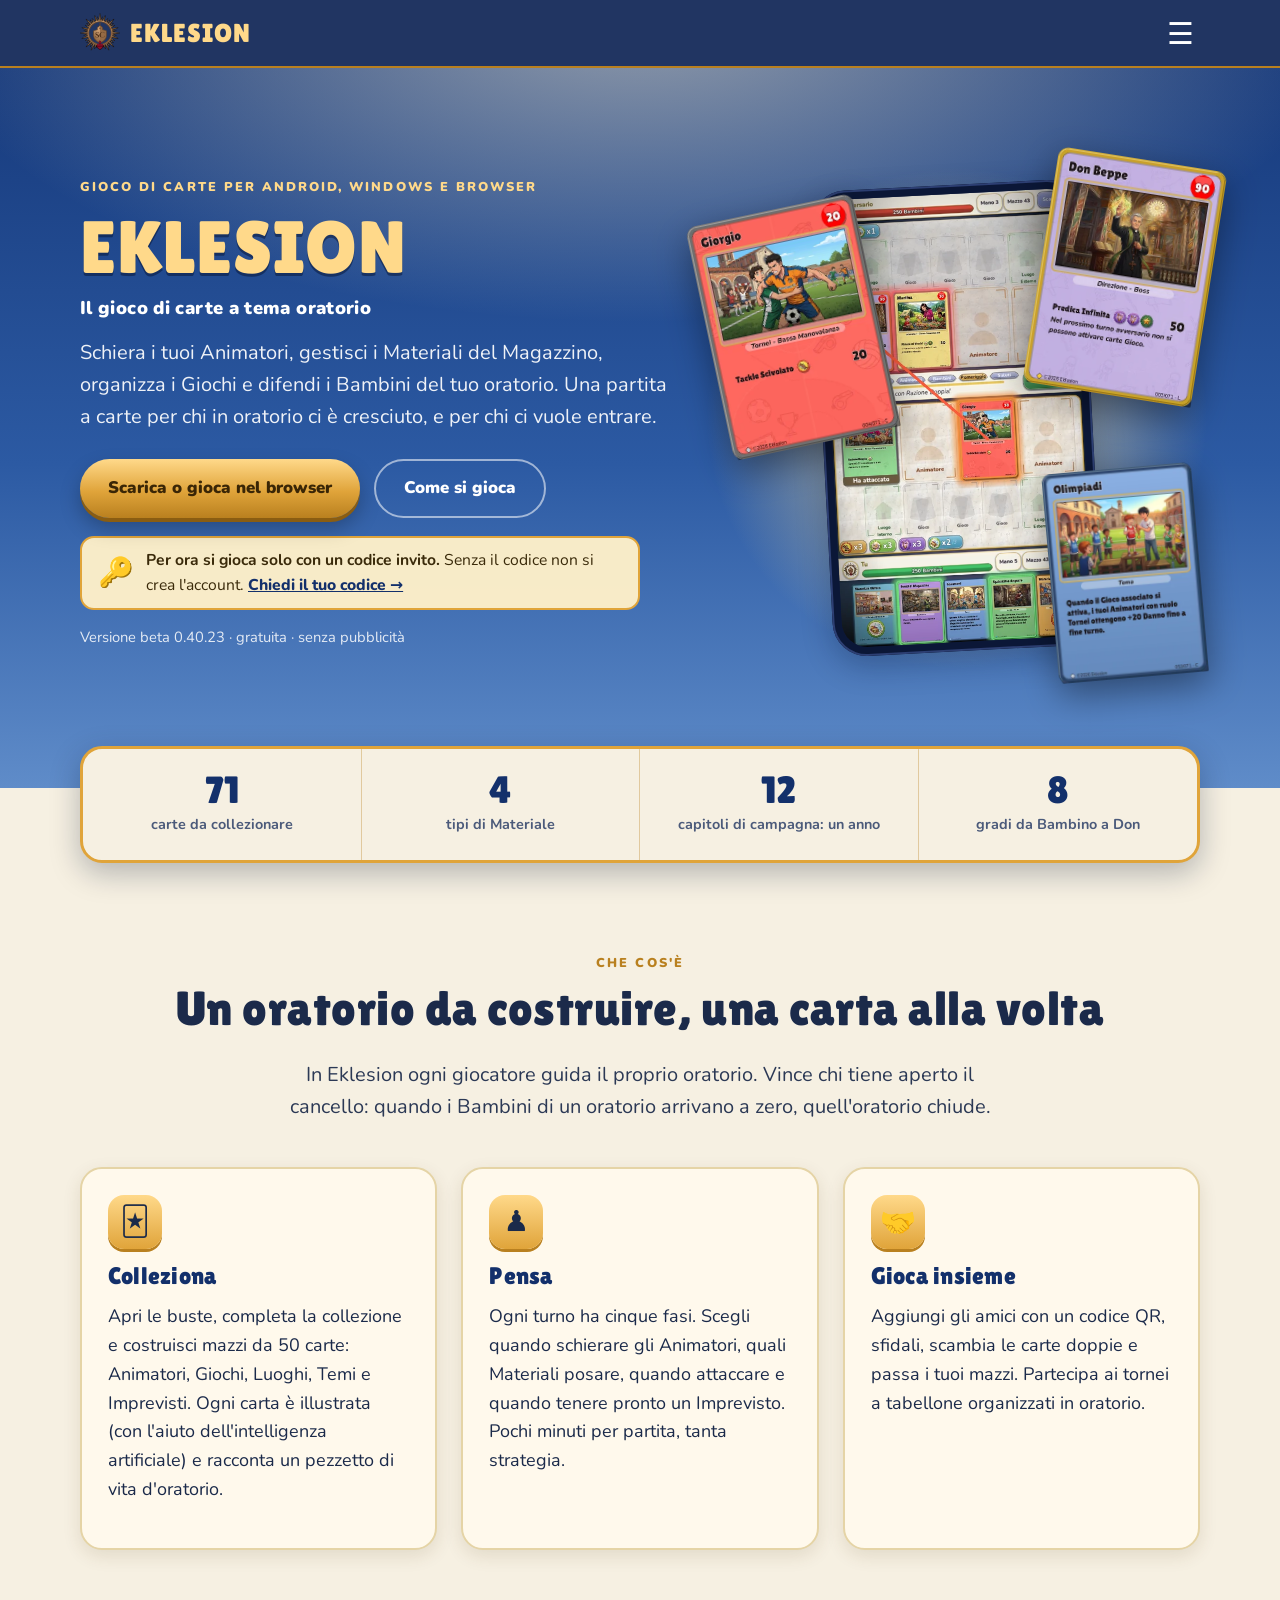
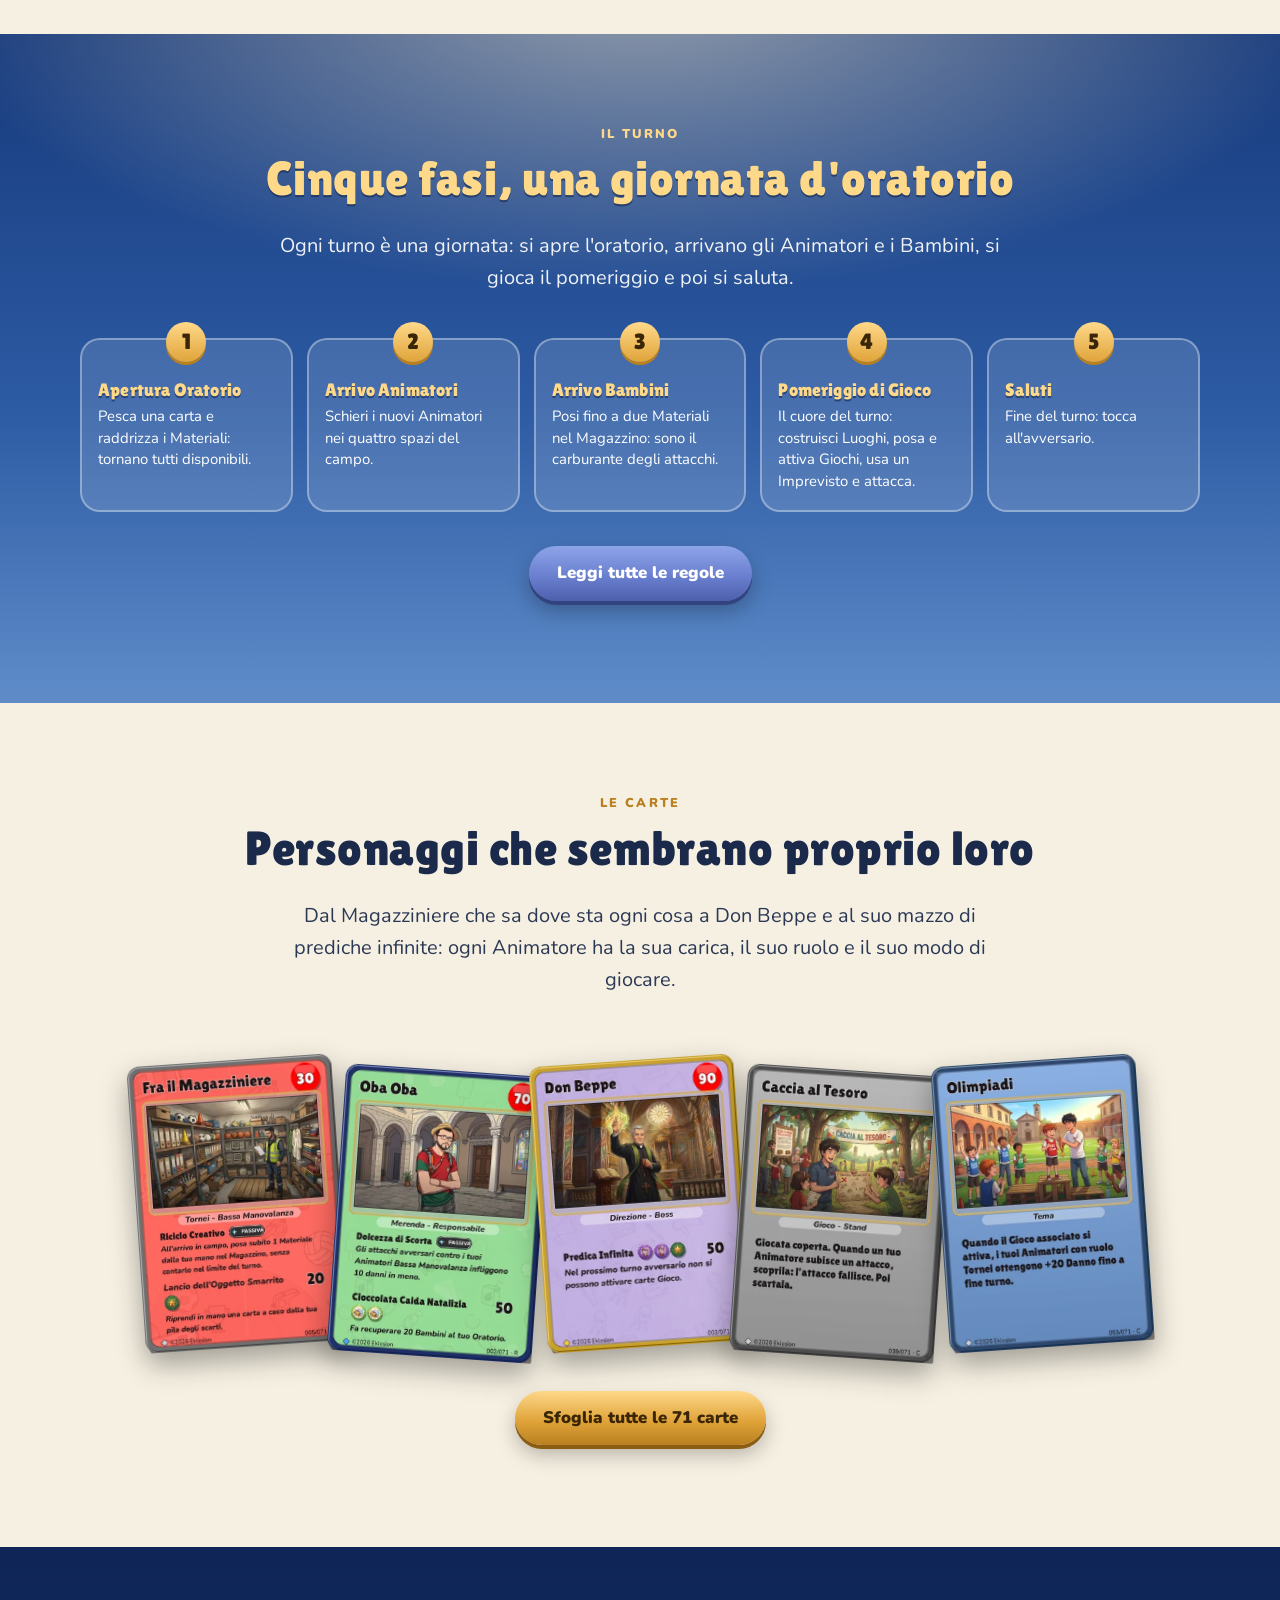
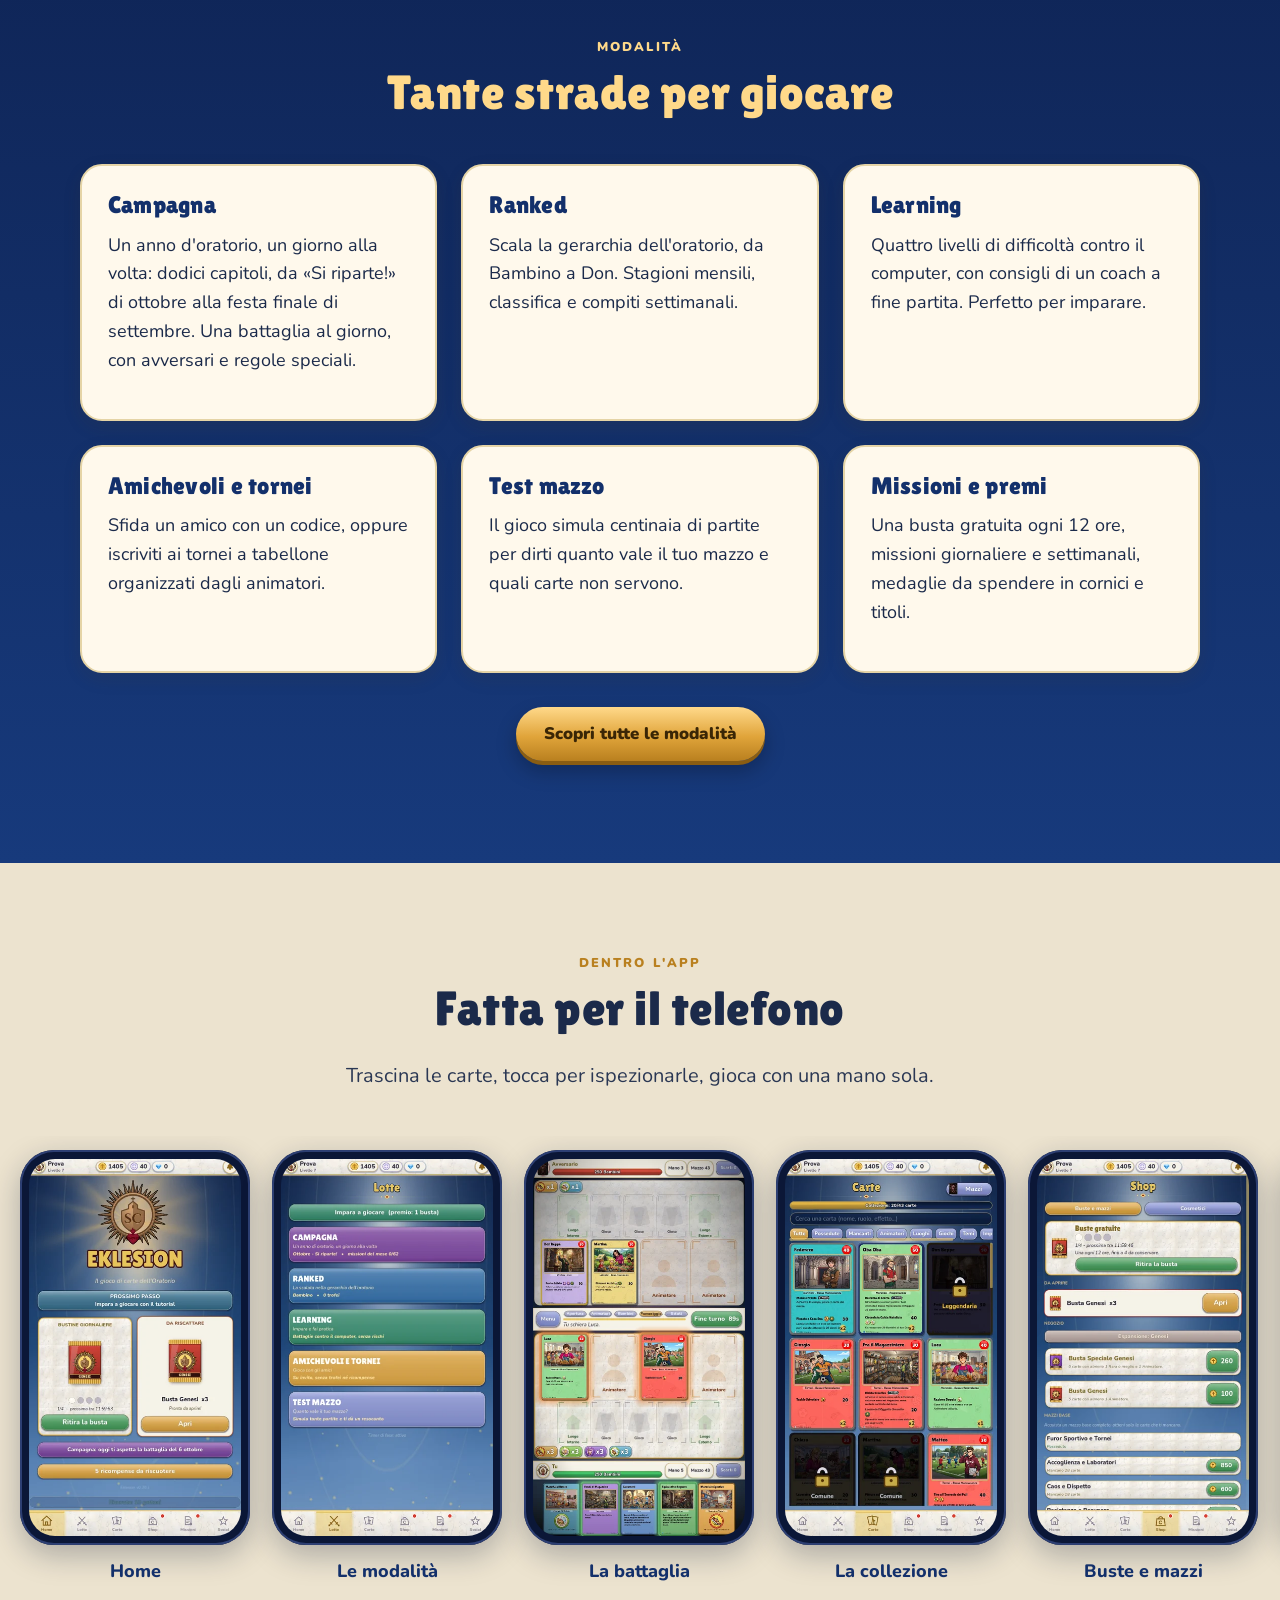
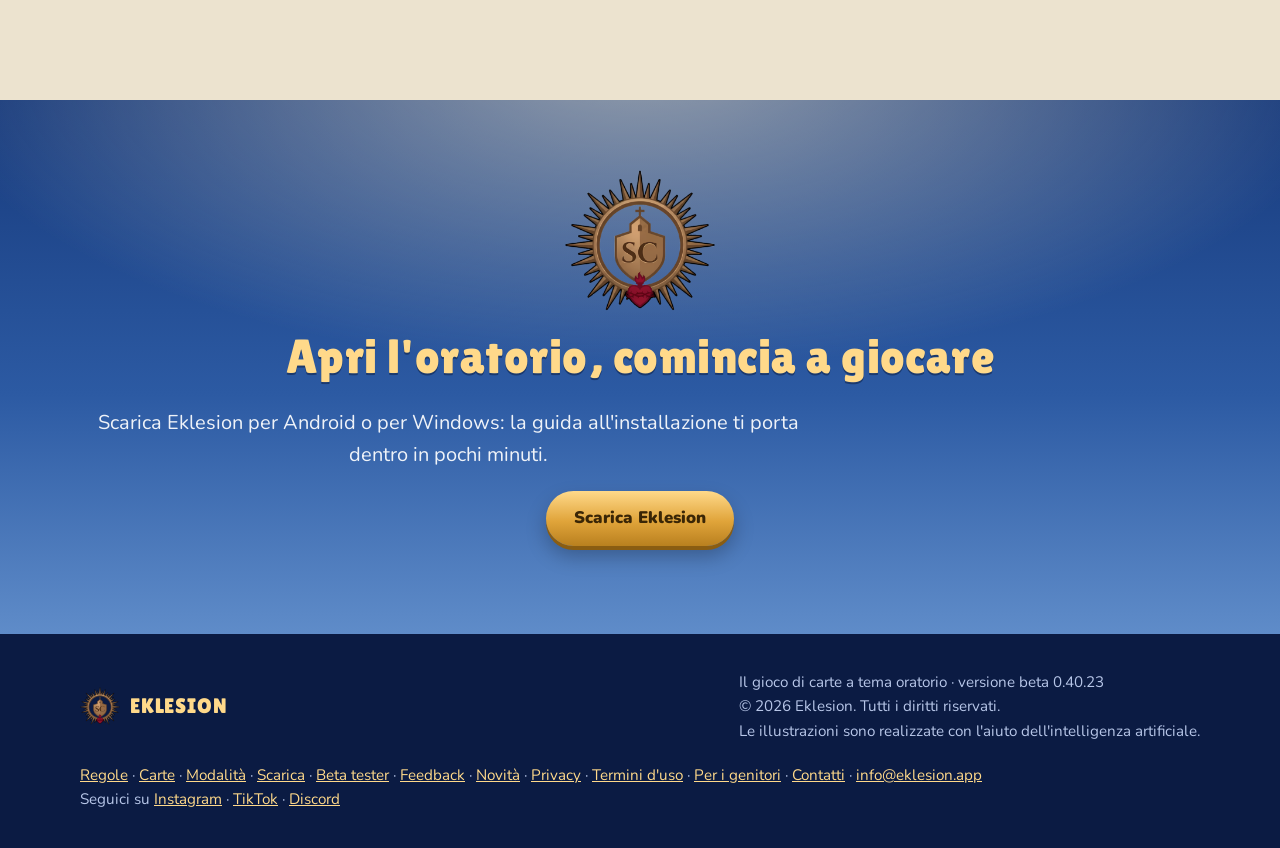
==== index.html @ 2316ff28 "Eklesion 0.40.23: un solo dispositivo per account, avvisi chiari, cambio account dalle notifiche Co-" ====
<!doctype html>
<html lang="it">
<head>
<meta charset="utf-8">
<meta name="viewport" content="width=device-width, initial-scale=1">
<title>Eklesion - Il gioco di carte a tema oratorio</title>
<meta name="description" content="Eklesion è il gioco di carte collezionabili per smartphone ambientato in oratorio: schiera Animatori, gestisci i Materiali, organizza i Giochi e proteggi i Bambini.">
<meta name="theme-color" content="#0f2557">
<!-- meta:inizio -->
<link rel="canonical" href="https://eklesion.app/">
<meta property="og:type" content="website">
<meta property="og:site_name" content="Eklesion">
<meta property="og:locale" content="it_IT">
<meta property="og:url" content="https://eklesion.app/">
<meta property="og:title" content="Eklesion - Il gioco di carte a tema oratorio">
<meta property="og:description" content="Eklesion è il gioco di carte collezionabili per smartphone ambientato in oratorio: schiera Animatori, gestisci i Materiali, organizza i Giochi e proteggi i Bambini.">
<meta property="og:image" content="https://eklesion.app/img/social.jpg">
<meta property="og:image:type" content="image/jpeg">
<meta property="og:image:width" content="1200">
<meta property="og:image:height" content="630">
<meta property="og:image:alt" content="Eklesion, il gioco di carte dell'Oratorio: una battaglia sul telefono e due carte">
<meta name="twitter:card" content="summary_large_image">
<meta name="twitter:title" content="Eklesion - Il gioco di carte a tema oratorio">
<meta name="twitter:description" content="Eklesion è il gioco di carte collezionabili per smartphone ambientato in oratorio: schiera Animatori, gestisci i Materiali, organizza i Giochi e proteggi i Bambini.">
<meta name="twitter:image" content="https://eklesion.app/img/social.jpg">
<link rel="apple-touch-icon" href="https://eklesion.app/img/apple-touch-icon.png">
<!-- meta:fine -->
<link rel="icon" href="img/favicon.png">
<link rel="stylesheet" href="css/style.css">
<script src="js/site.js" defer></script>
</head>
<body>
<div id="nav"></div>

<section class="sky hero">
  <div class="wrap">
    <div>
      <span class="eyebrow">Gioco di carte per Android, Windows e browser</span>
      <h1>EKLESION<small>Il gioco di carte a tema oratorio</small></h1>
      <p class="lead">Schiera i tuoi Animatori, gestisci i Materiali del Magazzino, organizza i Giochi e difendi i Bambini del tuo oratorio. Una partita a carte per chi in oratorio ci è cresciuto, e per chi ci vuole entrare.</p>
      <div class="cta">
        <a class="btn" href="scarica.html">Scarica o gioca nel browser</a>
        <a class="btn line" href="come-si-gioca.html">Come si gioca</a>
      </div>
      <div class="invito-mini"><span class="k">🔑</span><span><b>Per ora si gioca solo con un codice invito.</b> Senza il codice non si crea l'account. <a href="beta.html#richiedi">Chiedi il tuo codice →</a></span></div>
      <p class="note">Versione beta <span data-versione>0.40.23</span> · gratuita · senza pubblicità</p>
    </div>
    <div class="hero-art">
      <div class="halo"></div>
      <img class="fc a" src="img/carte/giorgio.webp" alt="Carta Giorgio">
      <div class="phone"><img src="img/app/battaglia.webp" alt="Una battaglia in Eklesion" width="420" height="747"></div>
      <img class="fc b" src="img/carte/donbeppe.webp" alt="Carta Don Beppe">
      <img class="fc c" src="img/carte/olimpiadi.webp" alt="Carta Olimpiadi">
    </div>
  </div>
</section>

<section class="stats">
  <div class="wrap"><ul>
    <li><b>71</b><span>carte da collezionare</span></li>
    <li><b>4</b><span>tipi di Materiale</span></li>
    <li><b>12</b><span>capitoli di campagna: un anno</span></li>
    <li><b>8</b><span>gradi da Bambino a Don</span></li>
  </ul></div>
</section>

<section class="paper">
  <div class="wrap">
    <div class="sect-head center rise">
      <span class="eyebrow">Che cos'è</span>
      <h2>Un oratorio da costruire, una carta alla volta</h2>
      <p class="lead">In Eklesion ogni giocatore guida il proprio oratorio. Vince chi tiene aperto il cancello: quando i Bambini di un oratorio arrivano a zero, quell'oratorio chiude.</p>
    </div>
    <div class="cols c3">
      <div class="card-box rise"><div class="ico">🃏</div><h3>Colleziona</h3><p>Apri le buste, completa la collezione e costruisci mazzi da 50 carte: Animatori, Giochi, Luoghi, Temi e Imprevisti. Ogni carta è illustrata (con l'aiuto dell'intelligenza artificiale) e racconta un pezzetto di vita d'oratorio.</p></div>
      <div class="card-box rise"><div class="ico">♟️</div><h3>Pensa</h3><p>Ogni turno ha cinque fasi. Scegli quando schierare gli Animatori, quali Materiali posare, quando attaccare e quando tenere pronto un Imprevisto. Pochi minuti per partita, tanta strategia.</p></div>
      <div class="card-box rise"><div class="ico">🤝</div><h3>Gioca insieme</h3><p>Aggiungi gli amici con un codice QR, sfidali, scambia le carte doppie e passa i tuoi mazzi. Partecipa ai tornei a tabellone organizzati in oratorio.</p></div>
    </div>
  </div>
</section>

<section class="sky">
  <div class="wrap">
    <div class="sect-head center rise">
      <span class="eyebrow">Il turno</span>
      <h2>Cinque fasi, una giornata d'oratorio</h2>
      <p class="lead">Ogni turno è una giornata: si apre l'oratorio, arrivano gli Animatori e i Bambini, si gioca il pomeriggio e poi si saluta.</p>
    </div>
    <ol class="phases rise">
      <li><h3>Apertura Oratorio</h3><p>Pesca una carta e raddrizza i Materiali: tornano tutti disponibili.</p></li>
      <li><h3>Arrivo Animatori</h3><p>Schieri i nuovi Animatori nei quattro spazi del campo.</p></li>
      <li><h3>Arrivo Bambini</h3><p>Posi fino a due Materiali nel Magazzino: sono il carburante degli attacchi.</p></li>
      <li><h3>Pomeriggio di Gioco</h3><p>Il cuore del turno: costruisci Luoghi, posa e attiva Giochi, usa un Imprevisto e attacca.</p></li>
      <li><h3>Saluti</h3><p>Fine del turno: tocca all'avversario.</p></li>
    </ol>
    <p class="center" style="margin-top:34px"><a class="btn alt" href="come-si-gioca.html">Leggi tutte le regole</a></p>
  </div>
</section>

<section class="paper">
  <div class="wrap">
    <div class="sect-head center rise">
      <span class="eyebrow">Le carte</span>
      <h2>Personaggi che sembrano proprio loro</h2>
      <p class="lead">Dal Magazziniere che sa dove sta ogni cosa a Don Beppe e al suo mazzo di prediche infinite: ogni Animatore ha la sua carica, il suo ruolo e il suo modo di giocare.</p>
    </div>
    <div class="fan rise">
      <img src="img/carte/fra.webp" alt="Fra il Magazziniere" loading="lazy">
      <img src="img/carte/obaoba.webp" alt="Oba Oba" loading="lazy">
      <img src="img/carte/donbeppe.webp" alt="Don Beppe" loading="lazy">
      <img src="img/carte/cacciatesoro.webp" alt="Caccia al Tesoro" loading="lazy">
      <img src="img/carte/olimpiadi.webp" alt="Olimpiadi" loading="lazy">
    </div>
    <p class="center" style="margin-top:34px"><a class="btn" href="carte.html">Sfoglia tutte le 71 carte</a></p>
  </div>
</section>

<section class="deep">
  <div class="wrap">
    <div class="sect-head center rise">
      <span class="eyebrow">Modalità</span>
      <h2>Tante strade per giocare</h2>
    </div>
    <div class="cols c3">
      <div class="card-box rise"><h3>Campagna</h3><p>Un anno d'oratorio, un giorno alla volta: dodici capitoli, da «Si riparte!» di ottobre alla festa finale di settembre. Una battaglia al giorno, con avversari e regole speciali.</p></div>
      <div class="card-box rise"><h3>Ranked</h3><p>Scala la gerarchia dell'oratorio, da Bambino a Don. Stagioni mensili, classifica e compiti settimanali.</p></div>
      <div class="card-box rise"><h3>Learning</h3><p>Quattro livelli di difficoltà contro il computer, con consigli di un coach a fine partita. Perfetto per imparare.</p></div>
      <div class="card-box rise"><h3>Amichevoli e tornei</h3><p>Sfida un amico con un codice, oppure iscriviti ai tornei a tabellone organizzati dagli animatori.</p></div>
      <div class="card-box rise"><h3>Test mazzo</h3><p>Il gioco simula centinaia di partite per dirti quanto vale il tuo mazzo e quali carte non servono.</p></div>
      <div class="card-box rise"><h3>Missioni e premi</h3><p>Una busta gratuita ogni 12 ore, missioni giornaliere e settimanali, medaglie da spendere in cornici e titoli.</p></div>
    </div>
    <p class="center" style="margin-top:34px"><a class="btn" href="modalita.html">Scopri tutte le modalità</a></p>
  </div>
</section>

<section class="paper2">
  <div class="wrap">
    <div class="sect-head center rise">
      <span class="eyebrow">Dentro l'app</span>
      <h2>Fatta per il telefono</h2>
      <p class="lead">Trascina le carte, tocca per ispezionarle, gioca con una mano sola.</p>
    </div>
  </div>
  <div class="shots rise">
    <figure><div class="phone"><img src="img/app/home.webp" alt="Home" loading="lazy" width="420" height="747"></div><figcaption style="color:var(--navy-2)">Home</figcaption></figure>
    <figure><div class="phone"><img src="img/app/lotte.webp" alt="Lotte" loading="lazy" width="420" height="747"></div><figcaption style="color:var(--navy-2)">Le modalità</figcaption></figure>
    <figure><div class="phone"><img src="img/app/materiali.webp" alt="Battaglia" loading="lazy" width="420" height="747"></div><figcaption style="color:var(--navy-2)">La battaglia</figcaption></figure>
    <figure><div class="phone"><img src="img/app/carte.webp" alt="Collezione" loading="lazy" width="420" height="747"></div><figcaption style="color:var(--navy-2)">La collezione</figcaption></figure>
    <figure><div class="phone"><img src="img/app/shop.webp" alt="Shop" loading="lazy" width="420" height="747"></div><figcaption style="color:var(--navy-2)">Buste e mazzi</figcaption></figure>
    <figure><div class="phone"><img src="img/app/social.webp" alt="Social" loading="lazy" width="420" height="747"></div><figcaption style="color:var(--navy-2)">Amici e QR</figcaption></figure>
    <figure><div class="phone"><img src="img/app/ranked.webp" alt="Ranked" loading="lazy" width="420" height="747"></div><figcaption style="color:var(--navy-2)">Ranked</figcaption></figure>
  </div>
</section>

<section class="sky cta-band">
  <div class="wrap rise">
    <img src="img/emblema.png" alt="" width="150" height="150" style="margin:0 auto 10px">
    <h2>Apri l'oratorio, comincia a giocare</h2>
    <p class="lead">Scarica Eklesion per Android o per Windows: la guida all'installazione ti porta dentro in pochi minuti.</p>
    <p><a class="btn" href="scarica.html">Scarica Eklesion</a></p>
  </div>
</section>

<div id="foot"></div>
</body>
</html>
---- css/style.css ----
/* Eklesion - sito. Stile «Marmo e Cielo»: cielo blu notte, marmo crema, oro. */
@font-face { font-family: "Lilita One"; src: url("../fonts/LilitaOne-Regular.ttf") format("truetype"); font-display: swap; }
@font-face { font-family: "Nunito"; src: url("../fonts/Nunito-Variable.ttf") format("truetype"); font-weight: 200 1000; font-style: normal; font-display: swap; }
@font-face { font-family: "Nunito"; src: url("../fonts/Nunito-Italic-Variable.ttf") format("truetype"); font-weight: 200 1000; font-style: italic; font-display: swap; }

:root {
  --navy: #0f2557;
  --navy-2: #13306b;
  --sky: #4a76b8;
  --sky-2: #6e97cf;
  --gold: #e0a43a;
  --gold-d: #b9801f;
  --gold-l: #ffd98a;
  --marble: #f6f0e2;
  --marble-2: #ece3cf;
  --ink: #1b2a4a;
  --ink-soft: #4b5a7a;
  --red: #b23a3a;
  --green: #3e9a5e;
  --purple: #7a64b8;
  --radius: 22px;
  --shadow: 0 10px 30px rgba(8, 20, 50, .28);
  --max: 1120px;
}
* { box-sizing: border-box; }
html { scroll-behavior: smooth; -webkit-text-size-adjust: 100%; }
body {
  margin: 0; font-family: "Nunito", system-ui, sans-serif; font-size: 18px; line-height: 1.6; color: var(--ink);
  background: var(--marble); overflow-x: clip;
}
img { max-width: 100%; display: block; }
a { color: var(--navy-2); }
h1, h2, h3, h4 { font-family: "Lilita One", "Nunito", sans-serif; font-weight: 400; line-height: 1.12; margin: 0 0 .5em; letter-spacing: .01em; }
h1 { font-size: clamp(2.6rem, 6vw, 4.6rem); }
h2 { font-size: clamp(2rem, 4vw, 3rem); }
h3 { font-size: 1.5rem; }
p { margin: 0 0 1em; }
.wrap { width: min(var(--max), 100% - 40px); margin-inline: auto; }
.center { text-align: center; }
.lead { font-size: 1.25rem; color: inherit; opacity: .92; max-width: 46rem; }
.center .lead { margin-inline: auto; }

/* ---------- barra in alto ---------- */
.nav { position: sticky; top: 0; z-index: 50; background: rgba(15, 37, 87, .92); backdrop-filter: blur(10px); border-bottom: 2px solid var(--gold-d); }
.nav .wrap { display: flex; align-items: center; gap: 22px; height: 66px; }
.brand { display: flex; align-items: center; gap: 10px; text-decoration: none; color: var(--gold-l); font-family: "Lilita One", sans-serif; font-size: 1.6rem; letter-spacing: .04em; }
.brand img { width: 40px; height: 40px; }
.nav ul { display: flex; gap: 6px; list-style: none; margin: 0 0 0 auto; padding: 0; align-items: center; }
.nav a.l { white-space: nowrap; color: #dbe6ff; text-decoration: none; padding: 8px 14px; border-radius: 999px; font-weight: 700; font-size: .98rem; }
.nav a.l:hover, .nav a.l.on { background: rgba(255, 255, 255, .13); color: #fff; }
.nav .soc { display: flex; gap: 6px; margin: 0 4px; }
.soc-ico { width: 38px; height: 38px; border-radius: 50%; display: grid; place-items: center; background: rgba(255, 255, 255, .13); color: #fff; transition: background .15s, transform .15s; }
.soc-ico:hover { background: var(--gold); color: #3a2606; transform: translateY(-2px); }
.soc-ico svg { width: 20px; height: 20px; }
.burger { display: none; margin-left: auto; background: none; border: 0; color: #fff; font-size: 1.9rem; cursor: pointer; }
@media (max-width: 1290px) {
  .burger { display: block; }
  .nav ul { position: absolute; top: 66px; left: 0; right: 0; flex-direction: column; background: var(--navy); padding: 12px 20px 20px; display: none; margin: 0; gap: 4px; border-bottom: 2px solid var(--gold-d); }
  .nav ul.open { display: flex; }
  .nav a.l { display: block; width: 100%; padding: 12px 14px; }
}

/* ---------- pulsanti ---------- */
.btn {
  display: inline-flex; align-items: center; justify-content: center; gap: 8px; font-family: "Nunito", sans-serif; font-weight: 900; font-size: 1.05rem;
  text-decoration: none; padding: 14px 28px; border-radius: 999px; border: 0; cursor: pointer; color: #3a2606;
  background: linear-gradient(#ffd98a, var(--gold) 55%, var(--gold-d)); box-shadow: 0 4px 0 #8a5d12, 0 10px 20px rgba(0, 0, 0, .25);
  transition: transform .12s, box-shadow .12s;
}
.btn:hover { transform: translateY(-2px); box-shadow: 0 6px 0 #8a5d12, 0 14px 24px rgba(0, 0, 0, .28); }
.btn:active { transform: translateY(3px); box-shadow: 0 1px 0 #8a5d12; }
.btn.alt { color: #fff; background: linear-gradient(#8ea4e8, #6a7fcf 55%, #4d60ad); box-shadow: 0 4px 0 #33437f, 0 10px 20px rgba(0, 0, 0, .25); }
.btn.alt:hover { box-shadow: 0 6px 0 #33437f, 0 14px 24px rgba(0, 0, 0, .28); }
.btn.sm { padding: 9px 18px; font-size: .92rem; }
.btn.line { background: transparent; color: #fff; border: 2px solid rgba(255, 255, 255, .55); box-shadow: none; }
.btn.line:hover { background: rgba(255, 255, 255, .12); box-shadow: none; }

/* ---------- sezioni ---------- */
section { padding: 84px 0; position: relative; }
.sky { color: #fff; background: radial-gradient(1200px 520px at 50% -8%, rgba(255, 244, 214, .55), rgba(255, 244, 214, 0) 60%), linear-gradient(#173a7c 0%, #2c5aa3 55%, #5f8cc9 100%); }
.sky h2, .sky h3 { color: var(--gold-l); text-shadow: 0 2px 0 rgba(10, 25, 60, .5); }
.deep { color: #fff; background: linear-gradient(#0f2557, #173a7c); }
.deep h2, .deep h3 { color: var(--gold-l); }
.paper { background: var(--marble); }
.paper2 { background: var(--marble-2); }
.eyebrow { display: inline-block; font-weight: 900; text-transform: uppercase; letter-spacing: .16em; font-size: .8rem; color: var(--gold-d); margin-bottom: 8px; }
.sky .eyebrow, .deep .eyebrow { color: var(--gold-l); }
.sect-head { margin-bottom: 44px; }

/* ---------- hero ---------- */
.hero { padding: 70px 0 90px; overflow: hidden; }
.hero .wrap { display: grid; grid-template-columns: 1.1fr .9fr; gap: 40px; align-items: center; }
.hero h1 { color: var(--gold-l); text-shadow: 0 3px 0 rgba(10, 25, 60, .55); margin-bottom: .25em; }
.hero h1 small { display: block; font-family: "Nunito", sans-serif; font-weight: 900; font-size: 1.15rem; letter-spacing: .02em; color: #fff; text-shadow: none; margin-top: 10px; }
.hero .cta { display: flex; gap: 14px; flex-wrap: wrap; margin-top: 26px; }
.hero .note { font-size: .92rem; opacity: .85; margin-top: 16px; }
.hero-art { position: relative; min-height: 560px; display: flex; align-items: center; justify-content: center; }
.hero-art .halo { position: absolute; width: 520px; height: 520px; border-radius: 50%; background: radial-gradient(circle, rgba(255, 224, 150, .8), rgba(255, 224, 150, 0) 68%); }
.hero-art .phone { position: relative; width: 270px; z-index: 2; transform: rotate(-3deg); }
.hero-art .fc { position: absolute; width: 170px; z-index: 3; filter: drop-shadow(0 12px 18px rgba(0, 0, 0, .4)); transition: transform .3s; }
.hero-art .fc.a { left: -6px; top: 70px; transform: rotate(-12deg); }
.hero-art .fc.b { right: -10px; top: 20px; transform: rotate(9deg); }
.hero-art .fc.c { right: 0; bottom: 20px; transform: rotate(-5deg); width: 150px; }
.hero-art:hover .fc.a { transform: rotate(-16deg) translateY(-6px); }
.hero-art:hover .fc.b { transform: rotate(13deg) translateY(-6px); }
@media (max-width: 900px) {
  .hero .wrap { grid-template-columns: 1fr; }
  .hero-art { min-height: 460px; }
  .hero-art .fc { width: 120px; } .hero-art .fc.c { width: 110px; }
  .hero-art .phone { width: 220px; }
}

/* ---------- telefono ---------- */
.phone { background: #0b1737; border-radius: 34px; padding: 9px; box-shadow: var(--shadow), 0 0 0 2px #2d3f73 inset; }
.phone img { border-radius: 26px; width: 100%; height: auto; }

/* ---------- numeri ---------- */
.stats { padding: 0; margin-top: -42px; z-index: 5; }
.stats ul { display: grid; grid-template-columns: repeat(4, 1fr); gap: 0; list-style: none; padding: 0; margin: 0; background: var(--marble); border: 3px solid var(--gold); border-radius: var(--radius); box-shadow: var(--shadow); overflow: hidden; }
.stats li { padding: 22px 12px; text-align: center; border-right: 1px solid rgba(185, 128, 31, .35); }
.stats li:last-child { border-right: 0; }
.stats b { display: block; font-family: "Lilita One", sans-serif; font-weight: 400; font-size: 2.4rem; color: var(--navy-2); line-height: 1; }
.stats span { font-size: .9rem; color: var(--ink-soft); font-weight: 700; }
@media (max-width: 700px) { .stats ul { grid-template-columns: repeat(2, 1fr); } .stats li:nth-child(2) { border-right: 0; } .stats li:nth-child(-n+2) { border-bottom: 1px solid rgba(185, 128, 31, .35); } }

/* ---------- riquadri ---------- */
.cols { display: grid; gap: 24px; }
.cols.c3 { grid-template-columns: repeat(3, 1fr); }
.cols.c2 { grid-template-columns: repeat(2, 1fr); }
.cols.c4 { grid-template-columns: repeat(4, 1fr); }
@media (max-width: 900px) { .cols.c3, .cols.c4 { grid-template-columns: 1fr 1fr; } }
@media (max-width: 620px) { .cols.c3, .cols.c2, .cols.c4 { grid-template-columns: 1fr; } }
.card-box { background: #fff9ec; border: 2px solid #e5d4a6; border-radius: var(--radius); padding: 26px; box-shadow: 0 6px 18px rgba(80, 60, 20, .12); }
.card-box h3 { color: var(--navy-2); }
.card-box .ico { width: 54px; height: 54px; border-radius: 16px; display: grid; place-items: center; font-size: 1.8rem; background: linear-gradient(#ffd98a, var(--gold)); margin-bottom: 14px; box-shadow: 0 3px 0 var(--gold-d); }
.sky .card-box, .deep .card-box { color: var(--ink); }

/* ---------- fasi del turno ---------- */
.phases { display: grid; grid-template-columns: repeat(5, 1fr); gap: 14px; counter-reset: ph; list-style: none; padding: 0; margin: 0; }
.phases li { position: relative; background: rgba(255, 255, 255, .13); border: 2px solid rgba(255, 255, 255, .35); border-radius: 20px; padding: 40px 16px 18px; counter-increment: ph; }
.phases li::before { content: counter(ph); position: absolute; top: -18px; left: 50%; translate: -50% 0; width: 40px; height: 40px; border-radius: 50%; display: grid; place-items: center; font-family: "Lilita One", sans-serif; font-size: 1.4rem; color: #3a2606; background: linear-gradient(#ffd98a, var(--gold)); box-shadow: 0 3px 0 var(--gold-d); }
.phases h3 { font-size: 1.15rem; color: var(--gold-l); margin-bottom: .3em; }
.phases p { font-size: .93rem; margin: 0; line-height: 1.45; }
@media (max-width: 960px) { .phases { grid-template-columns: 1fr 1fr; gap: 30px 14px; } }
@media (max-width: 560px) { .phases { grid-template-columns: 1fr; } }

/* ---------- carte in evidenza ---------- */
.fan { display: flex; justify-content: center; gap: 0; padding: 20px 0 10px; flex-wrap: wrap; }
.fan img { width: 205px; margin: 0 -2px; filter: drop-shadow(0 12px 14px rgba(0, 0, 0, .35)); transition: transform .25s; }
.fan img:nth-child(odd) { transform: rotate(-4deg); }
.fan img:nth-child(even) { transform: rotate(4deg) translateY(10px); }
.fan img:hover { transform: translateY(-14px) rotate(0) scale(1.06); z-index: 5; }
@media (max-width: 760px) { .fan img { width: 140px; margin: 0 -10px; } }

/* ---------- modalita' ---------- */
.mode { display: grid; grid-template-columns: 220px 1fr; gap: 30px; align-items: center; padding: 30px; border-radius: var(--radius); margin-bottom: 26px; color: #fff; box-shadow: var(--shadow); }
.mode:nth-child(even) { grid-template-columns: 1fr 220px; }
.mode:nth-child(even) .phone { order: 2; }
.mode h3 { color: #fff; font-size: 2rem; text-shadow: 0 2px 0 rgba(0, 0, 0, .25); }
.mode .tag { display: inline-block; background: rgba(255, 255, 255, .22); border-radius: 999px; padding: 3px 12px; font-size: .82rem; font-weight: 800; margin: 0 6px 10px 0; }
.mode ul { padding-left: 1.2em; margin: .4em 0 0; }
.mode.purple { background: linear-gradient(135deg, #8a63b8, #5d3f93); }
.mode.blue { background: linear-gradient(135deg, #4f86c6, #2c5aa3); }
.mode.green { background: linear-gradient(135deg, #3e9a6e, #276a4c); }
.mode.orange { background: linear-gradient(135deg, #e0a43a, #b9731f); }
.mode.lav { background: linear-gradient(135deg, #8a90d6, #5d63ad); }
@media (max-width: 760px) { .mode, .mode:nth-child(even) { grid-template-columns: 1fr; } .mode .phone { max-width: 230px; margin-inline: auto; order: 0 !important; } }

/* ---------- galleria schermate ---------- */
.shots { display: flex; gap: 22px; overflow-x: auto; padding: 14px 20px 30px; scroll-snap-type: x mandatory; -webkit-overflow-scrolling: touch; }
.shots figure { flex: 0 0 auto; margin: 0; width: 230px; scroll-snap-align: center; text-align: center; }
.shots figcaption { margin-top: 12px; font-weight: 800; color: var(--gold-l); }

/* ---------- carta in pagina Carte ---------- */
.tools { display: flex; gap: 12px; flex-wrap: wrap; align-items: center; justify-content: center; margin-bottom: 22px; }
.tools input[type=search] { font: inherit; padding: 12px 20px; border-radius: 999px; border: 2px solid #d7c391; background: #fffdf7; width: min(420px, 100%); }
.chips { display: flex; gap: 8px; flex-wrap: wrap; justify-content: center; margin-bottom: 14px; }
.chip { font: inherit; font-weight: 800; font-size: .92rem; padding: 8px 16px; border-radius: 999px; cursor: pointer; border: 2px solid #d7c391; background: #fffdf7; color: var(--ink); }
.chip:hover { border-color: var(--gold); }
.chip.on { background: linear-gradient(#ffd98a, var(--gold)); border-color: var(--gold-d); color: #3a2606; }
.count { text-align: center; color: var(--ink-soft); font-weight: 700; margin-bottom: 18px; }
.grid { display: grid; grid-template-columns: repeat(auto-fill, minmax(190px, 1fr)); gap: 22px; }
.tile { border: 0; background: none; padding: 0; cursor: pointer; transition: transform .18s; }
.tile img { width: 100%; height: auto; filter: drop-shadow(0 8px 10px rgba(40, 30, 10, .3)); }
.tile:hover { transform: translateY(-6px) scale(1.03); }
.tile:focus-visible { outline: 3px solid var(--gold); border-radius: 14px; }
.modal { position: fixed; inset: 0; z-index: 100; display: none; background: rgba(6, 14, 38, .82); padding: 18px; overflow: auto; }
.modal.open { display: flex; }
.modal .box { margin: auto; }
.modal .box { display: grid; grid-template-columns: 320px 1fr; gap: 30px; background: var(--marble); border: 4px solid var(--gold); border-radius: 26px; padding: 26px; max-width: 860px; width: 100%; position: relative; box-shadow: 0 20px 60px rgba(0, 0, 0, .5); }
.modal .box img { width: 100%; filter: drop-shadow(0 10px 14px rgba(0, 0, 0, .35)); }
.modal h3 { font-size: 2rem; color: var(--navy-2); }
.modal .x { position: absolute; top: 10px; right: 14px; border: 0; background: none; font-size: 2rem; cursor: pointer; color: var(--ink-soft); }
.badges { display: flex; gap: 8px; flex-wrap: wrap; margin-bottom: 14px; }
.badge { padding: 3px 12px; border-radius: 999px; font-weight: 800; font-size: .82rem; background: var(--navy-2); color: #fff; }
.badge.r-C { background: #7e8a99; } .badge.r-R { background: #3b82d6; } .badge.r-L { background: #d9a21e; color: #2c1d00; } .badge.r-M { background: #3e9a5e; }
.ab { background: #fff9ec; border: 2px solid #e5d4a6; border-radius: 16px; padding: 12px 16px; margin-bottom: 10px; }
.ab b { color: var(--navy-2); }
.cost { display: inline-flex; gap: 4px; vertical-align: middle; margin-left: 6px; }
.cost i { width: 16px; height: 16px; border-radius: 50%; display: inline-block; border: 2px solid rgba(0, 0, 0, .25); }
.m-sportivo { background: #e07a2a; } .m-creativo { background: #4cae5b; } .m-musicale { background: #8c5ec9; } .m-ristoro { background: #3aa3c8; } .m-any { background: #c9c2b0; }
@media (max-width: 720px) { .modal .box { grid-template-columns: 1fr; } .modal .box img { max-width: 260px; margin-inline: auto; } }

/* ---------- regole ---------- */
.doc { display: grid; grid-template-columns: 250px minmax(0, 1fr); gap: 50px; align-items: start; }
.doc > * { min-width: 0; }
.toc { position: sticky; top: 90px; background: #fff9ec; border: 2px solid #e5d4a6; border-radius: 20px; padding: 18px 20px; font-weight: 800; }
.toc a { display: block; text-decoration: none; padding: 5px 0; color: var(--navy-2); font-size: .98rem; }
.toc a:hover { color: var(--gold-d); }
.doc article h2 { font-size: 2.1rem; color: var(--navy-2); margin-top: 1.6em; padding-top: 10px; border-top: 3px solid var(--gold); }
.doc article h2:first-child { margin-top: 0; border-top: 0; padding-top: 0; }
.doc h3 { color: var(--navy-2); margin-top: 1.2em; }
.invito { display: flex; gap: 16px; align-items: center; flex-wrap: wrap; background: #fff1c9; border: 3px solid var(--gold); border-radius: 18px; padding: 16px 20px; margin: 0 0 30px; color: #3a2a0a; box-shadow: 0 5px 14px rgba(80, 60, 20, .16); }
.invito .chiave { font-size: 2.4rem; line-height: 1; }
.invito .testo { flex: 1; min-width: 240px; }
.invito .testo b.t { display: block; font-size: 1.25rem; color: var(--navy-2); margin-bottom: 4px; }
.invito .testo span { font-size: .98rem; }
.hero .invito-mini .k { font-size: 1.8rem; line-height: 1; flex: none; }
.hero .invito-mini { display: flex; max-width: 560px; gap: 12px; align-items: center; margin-top: 18px; padding: 10px 16px; background: rgba(255, 241, 201, .96); color: #3a2a0a; border: 2px solid var(--gold); border-radius: 14px; font-size: .98rem; text-align: left; }
.hero .invito-mini a { color: var(--navy-2); font-weight: 800; }
.callout { background: #fff1c9; border-left: 6px solid var(--gold); border-radius: 12px; padding: 14px 18px; margin: 18px 0; }
.mats { display: grid; grid-template-columns: repeat(auto-fit, minmax(150px, 1fr)); gap: 14px; margin: 18px 0; }
.mats div { border-radius: 18px; padding: 16px; color: #fff; font-weight: 800; box-shadow: 0 5px 12px rgba(0, 0, 0, .15); }
.mats small { display: block; font-weight: 600; opacity: .95; margin-top: 4px; }
.table { width: 100%; border-collapse: collapse; margin: 14px 0 22px; background: #fffdf7; border-radius: 14px; overflow: hidden; box-shadow: 0 3px 10px rgba(80, 60, 20, .12); }
.table th { background: var(--navy-2); color: #fff; text-align: left; padding: 10px 14px; }
.table td { padding: 10px 14px; border-top: 1px solid #eadfc2; vertical-align: top; }
.board { display: grid; gap: 8px; margin: 22px 0; padding: 18px; border-radius: 20px; background: linear-gradient(#dfe7f6, #c3d3ec); border: 3px solid var(--navy-2); }
.board .row { display: grid; gap: 8px; }
.board .row.r1 { grid-template-columns: 1fr 3fr 1fr; } .board .row.r2 { grid-template-columns: repeat(4, 1fr); } .board .row.r3 { grid-template-columns: 1fr; }
.board .z { border: 2px dashed var(--navy-2); border-radius: 12px; padding: 10px 6px; text-align: center; font-weight: 800; font-size: .9rem; background: rgba(255, 255, 255, .55); color: var(--navy-2); }
.board .z small { display: block; font-weight: 600; color: var(--ink-soft); }
.board .z.g { grid-column: span 1; }
.board .games { display: grid; grid-template-columns: repeat(3, 1fr); gap: 8px; }
@media (max-width: 900px) {
  .doc { grid-template-columns: minmax(0, 1fr); gap: 26px; }
  .toc { position: static; display: flex; flex-wrap: wrap; gap: 4px 16px; padding: 14px 16px; }
  .toc a { padding: 3px 0; font-size: .92rem; }
}
@media (max-width: 600px) {
  .board { padding: 10px; gap: 6px; } .board .z { font-size: .7rem; padding: 7px 2px; border-radius: 9px; } .board .z small { font-size: .62rem; }
  .board .row, .board .games { gap: 5px; }
  .table th, .table td { padding: 8px 10px; font-size: .95rem; }
}

/* ---------- download / faq ---------- */
.steps { counter-reset: st; list-style: none; padding: 0; margin: 0; display: grid; gap: 18px; }
.steps li { counter-increment: st; position: relative; padding: 22px 22px 22px 84px; background: #fff9ec; border: 2px solid #e5d4a6; border-radius: 20px; }
.steps li::before { content: counter(st); position: absolute; left: 22px; top: 18px; width: 46px; height: 46px; border-radius: 50%; display: grid; place-items: center; font-family: "Lilita One", sans-serif; font-size: 1.6rem; color: #3a2606; background: linear-gradient(#ffd98a, var(--gold)); box-shadow: 0 3px 0 var(--gold-d); }
.steps h3 { margin-bottom: .2em; color: var(--navy-2); }
.dl { display: flex; flex-direction: column; align-items: center; text-align: center; background: linear-gradient(#173a7c, #0f2557); border: 4px solid var(--gold); border-radius: 28px; color: #fff; padding: 38px 24px; box-shadow: var(--shadow); }
.dl img { width: 130px; }
.dl h2 { color: var(--gold-l); margin-top: 10px; }
details { background: #fff9ec; border: 2px solid #e5d4a6; border-radius: 16px; padding: 4px 20px; margin-bottom: 12px; }
summary { cursor: pointer; font-weight: 900; padding: 14px 0; list-style: none; color: var(--navy-2); font-size: 1.1rem; }
summary::before { content: "＋"; display: inline-block; width: 1.6em; color: var(--gold-d); }
details[open] summary::before { content: "－"; }
details > div { padding: 0 0 14px 1.6em; }

/* ---------- pie' di pagina ---------- */
.cta-band { text-align: center; padding: 70px 0; }
.cta-band h2 { color: var(--gold-l); }
.foot { background: #0b1b43; color: #b7c6e8; padding: 36px 0; font-size: .95rem; }
.foot .wrap { display: flex; gap: 20px; flex-wrap: wrap; align-items: center; justify-content: space-between; }
.foot a { color: var(--gold-l); }
.foot .brand { font-size: 1.3rem; }
.page-head { padding: 64px 0 50px; text-align: center; }
.page-head h1 { color: var(--gold-l); text-shadow: 0 3px 0 rgba(10, 25, 60, .55); font-size: clamp(2.4rem, 5vw, 3.8rem); }
.page-head p { max-width: 44rem; margin-inline: auto; font-size: 1.2rem; }

/* ---------- animazioni leggere ---------- */
.rise { opacity: 0; transform: translateY(26px); transition: opacity .6s, transform .6s; }
.rise.in { opacity: 1; transform: none; }
@media (prefers-reduced-motion: reduce) { .rise { opacity: 1; transform: none; transition: none; } html { scroll-behavior: auto; } * { transition: none !important; } }

/* ---------- telefono: ritocchi ---------- */
@media (max-width: 760px) {
  body { font-size: 17px; }
  section { padding: 56px 0; }
  .hero { padding: 40px 0 70px; }
  .hero-art { min-height: 380px; }
  .hero-art .halo { width: 360px; height: 360px; }
  .hero-art .phone { width: 190px; }
  .hero-art .fc { width: 100px; } .hero-art .fc.a { left: 2px; top: 56px; } .hero-art .fc.b { right: 2px; top: 10px; } .hero-art .fc.c { width: 92px; right: 6px; bottom: 6px; }
  .hero .cta .btn { flex: 1 1 100%; }
  .stats { margin-top: -30px; } .stats b { font-size: 2rem; } .stats li { padding: 16px 8px; }
  .fan { flex-wrap: nowrap; overflow-x: auto; justify-content: flex-start; padding: 24px 20px 20px; margin-inline: -20px; scroll-snap-type: x mandatory; -webkit-overflow-scrolling: touch; }
  .fan img { width: 170px; flex: 0 0 auto; margin: 0 6px; scroll-snap-align: center; }
  .grid { grid-template-columns: repeat(auto-fill, minmax(140px, 1fr)); gap: 14px; }
  .tools input[type=search] { font-size: 16px; }
  .chip { padding: 7px 13px; font-size: .86rem; }
  .mode { padding: 22px 18px; gap: 18px; } .mode h3 { font-size: 1.7rem; }
  .shots figure { width: 200px; }
  .steps li { padding: 20px 18px 18px 18px; } .steps li::before { position: static; margin-bottom: 8px; }
  .dl { padding: 28px 16px; }
  .cta-band { padding: 50px 0; }
  .page-head { padding: 44px 0 36px; }
  .modal { padding: 10px; } .modal .box { padding: 18px; gap: 16px; } .modal h3 { font-size: 1.6rem; }
  .foot .wrap { flex-direction: column; align-items: flex-start; }
}
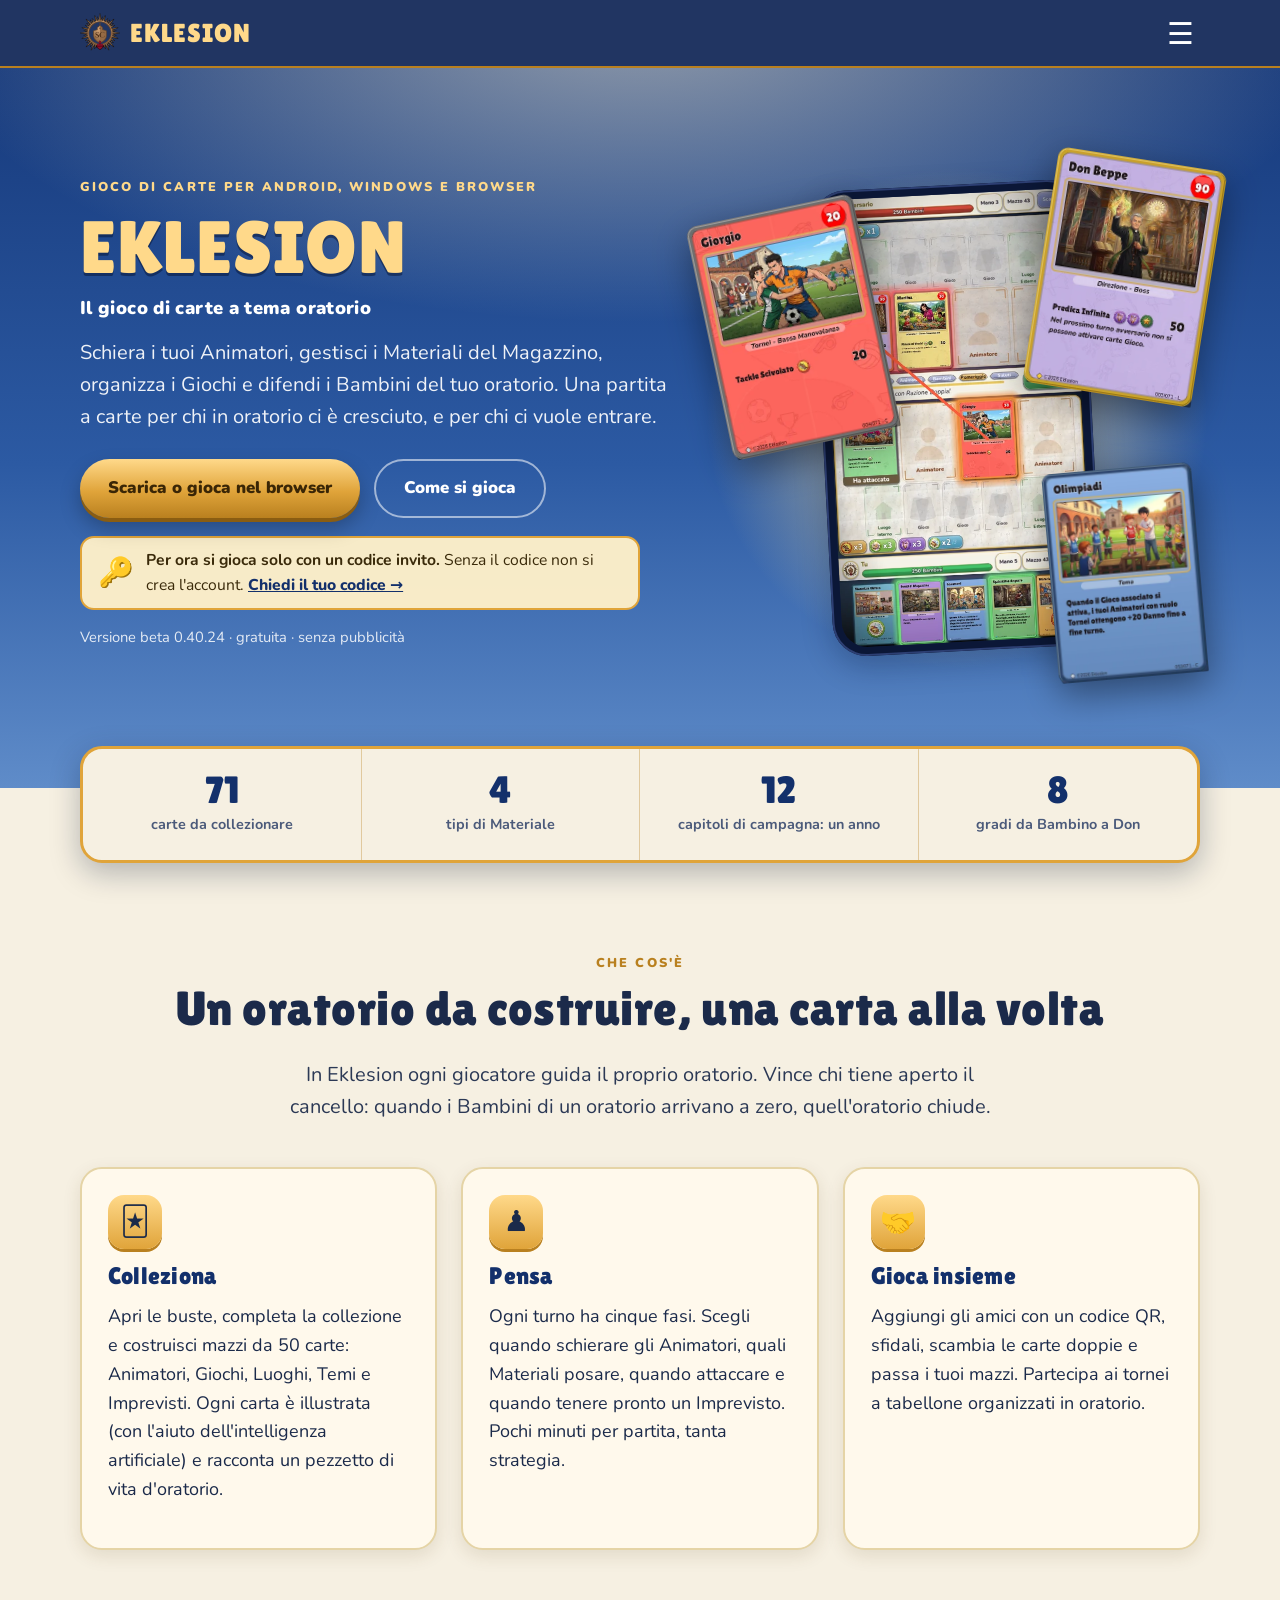
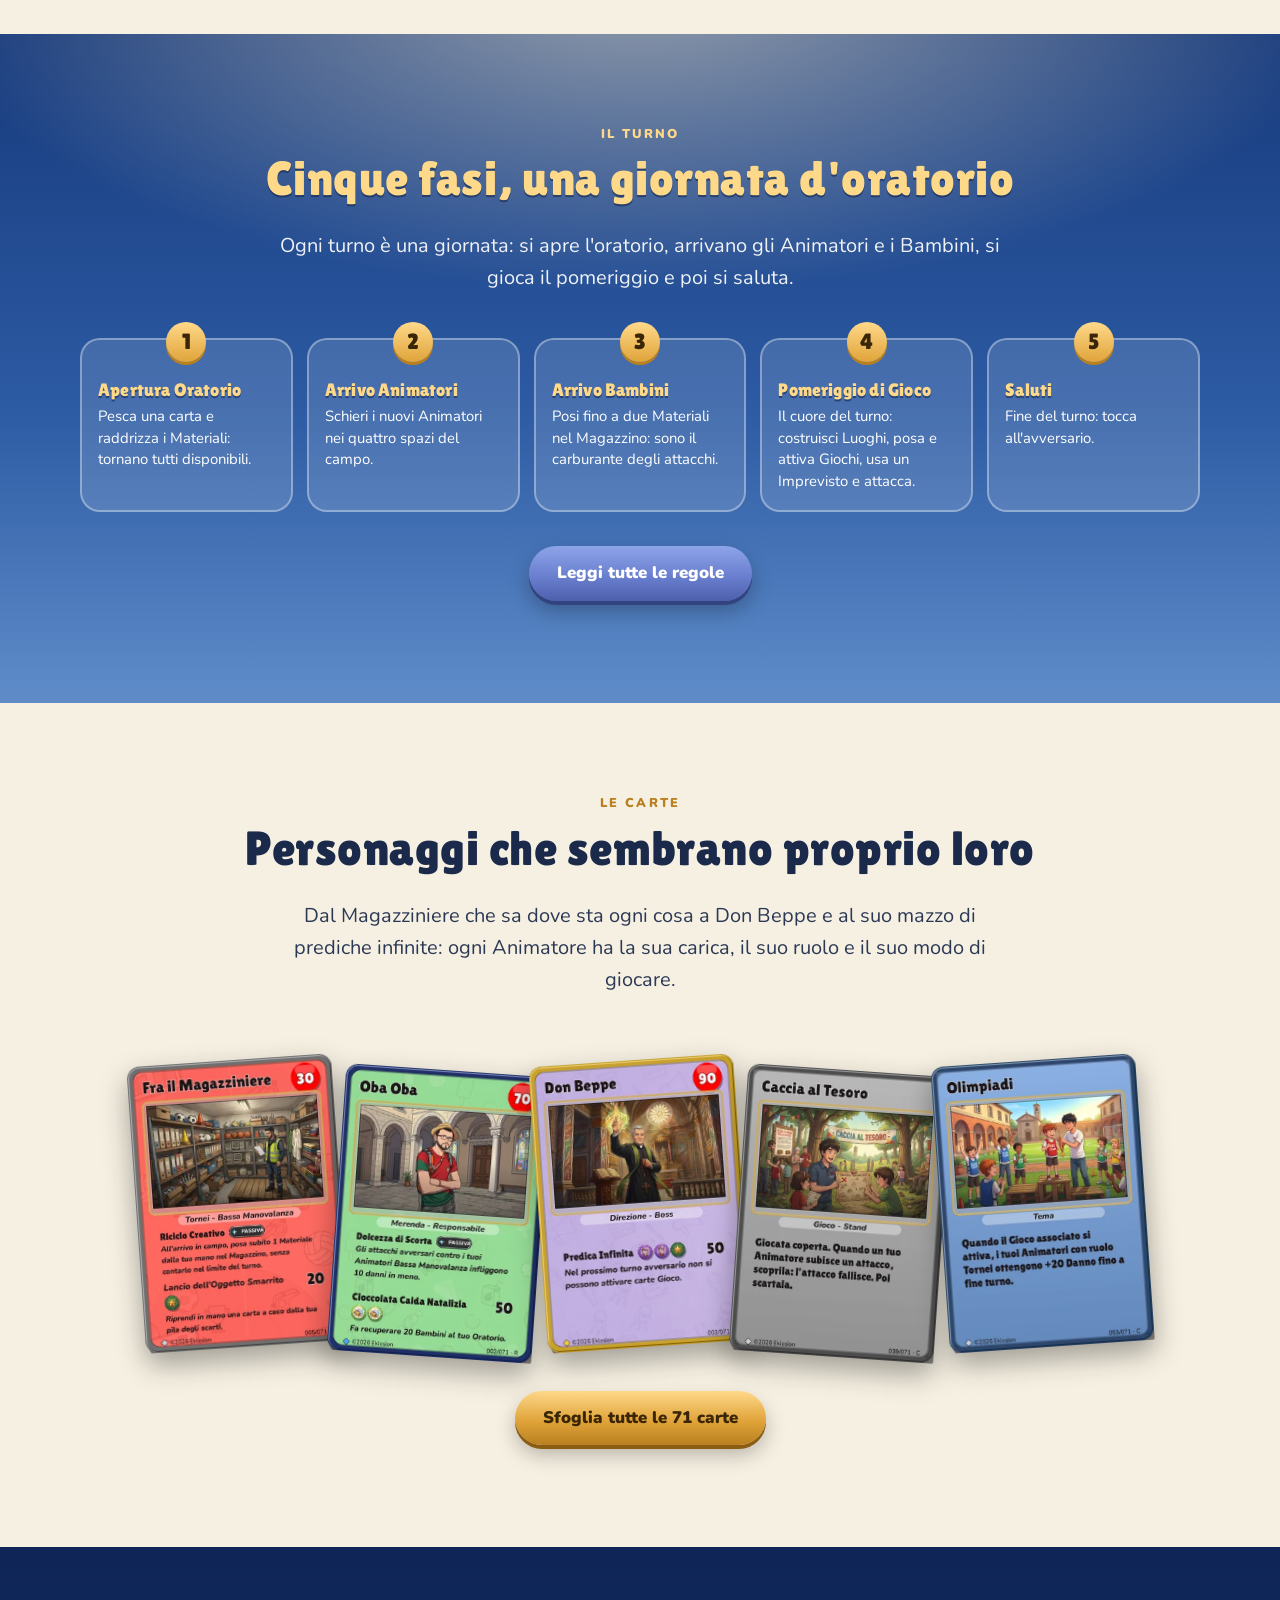
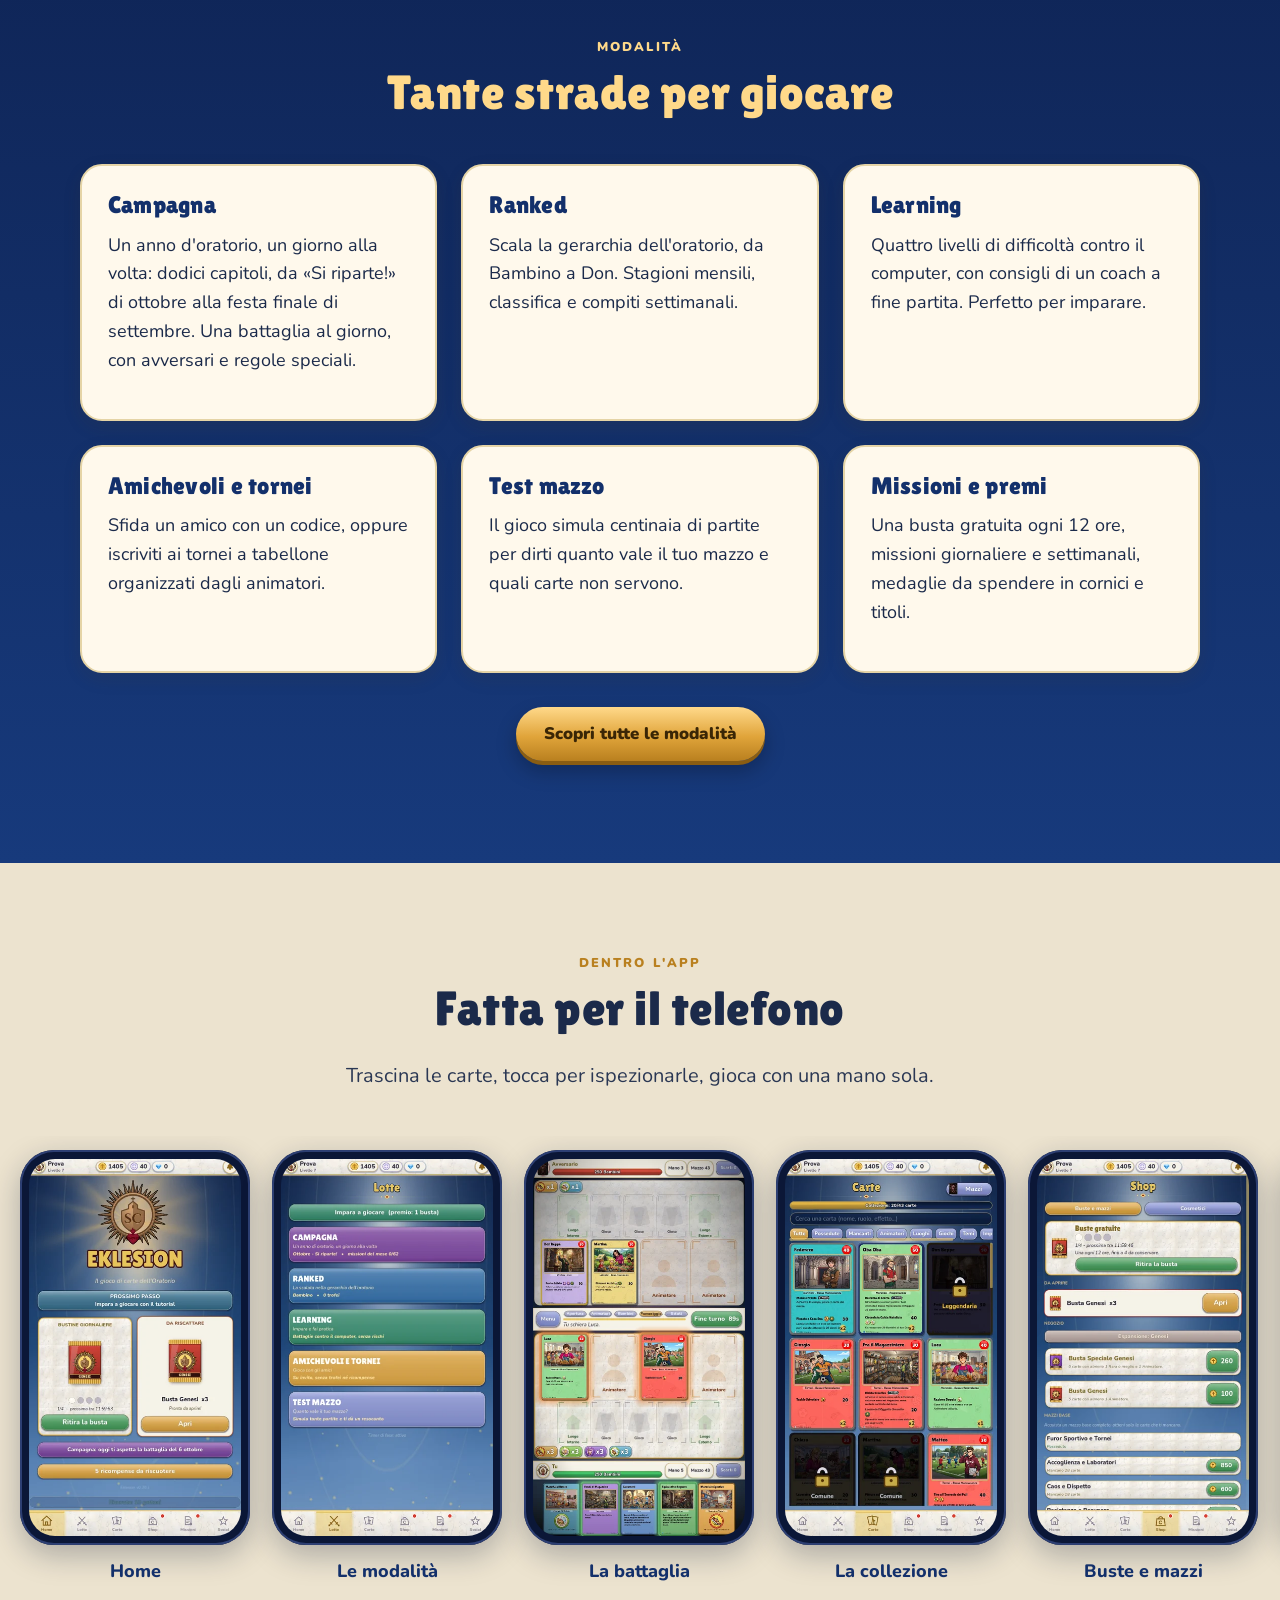
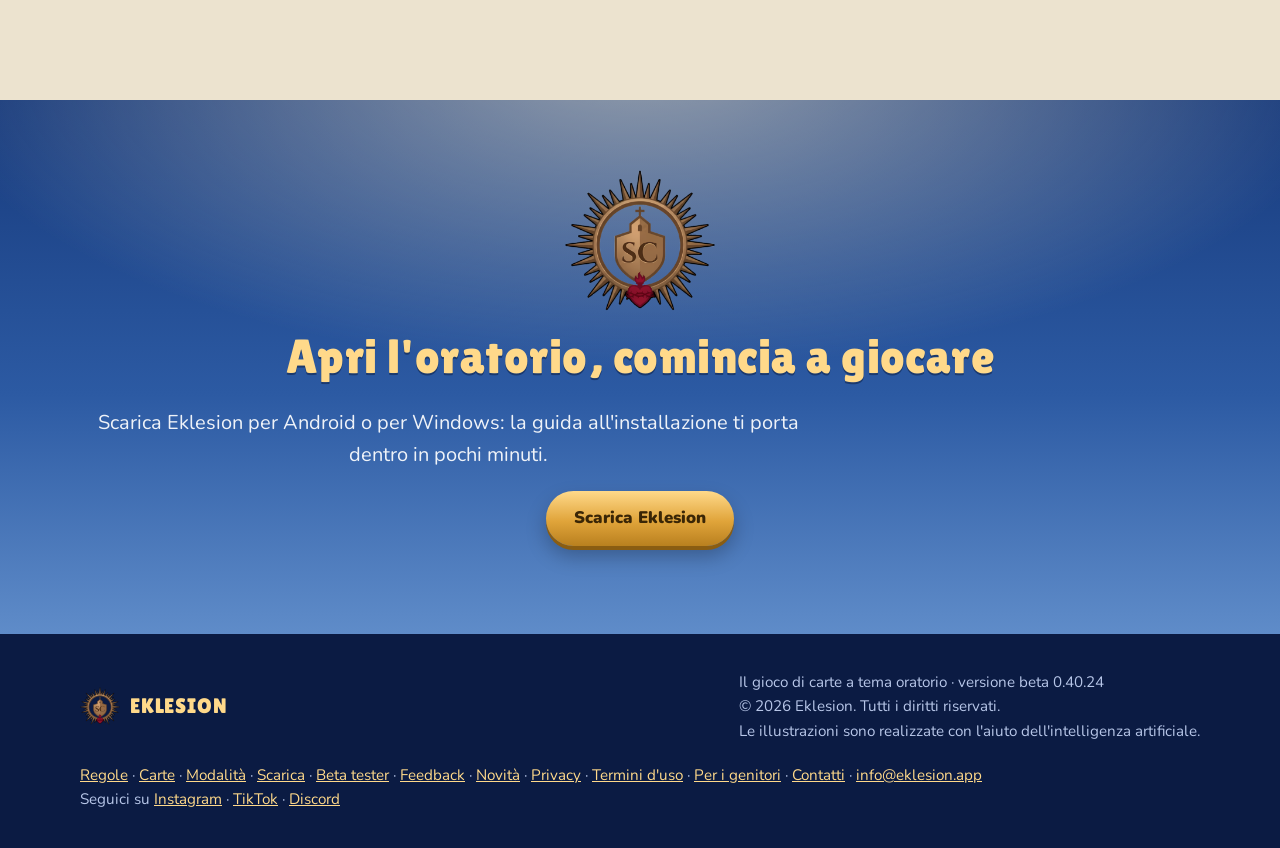
==== commit 7fc639b2: "Eklesion 0.40.24: renderer Compatibility su Android Co-Authored-By: Claude Sonnet 5.5 <noreply@anthr" ====
--- a/index.html
+++ b/index.html
@@ -43,7 +43,7 @@
         <a class="btn line" href="come-si-gioca.html">Come si gioca</a>
       </div>
       <div class="invito-mini"><span class="k">🔑</span><span><b>Per ora si gioca solo con un codice invito.</b> Senza il codice non si crea l'account. <a href="beta.html#richiedi">Chiedi il tuo codice →</a></span></div>
-      <p class="note">Versione beta <span data-versione>0.40.23</span> · gratuita · senza pubblicità</p>
+      <p class="note">Versione beta <span data-versione>0.40.24</span> · gratuita · senza pubblicità</p>
     </div>
     <div class="hero-art">
       <div class="halo"></div>
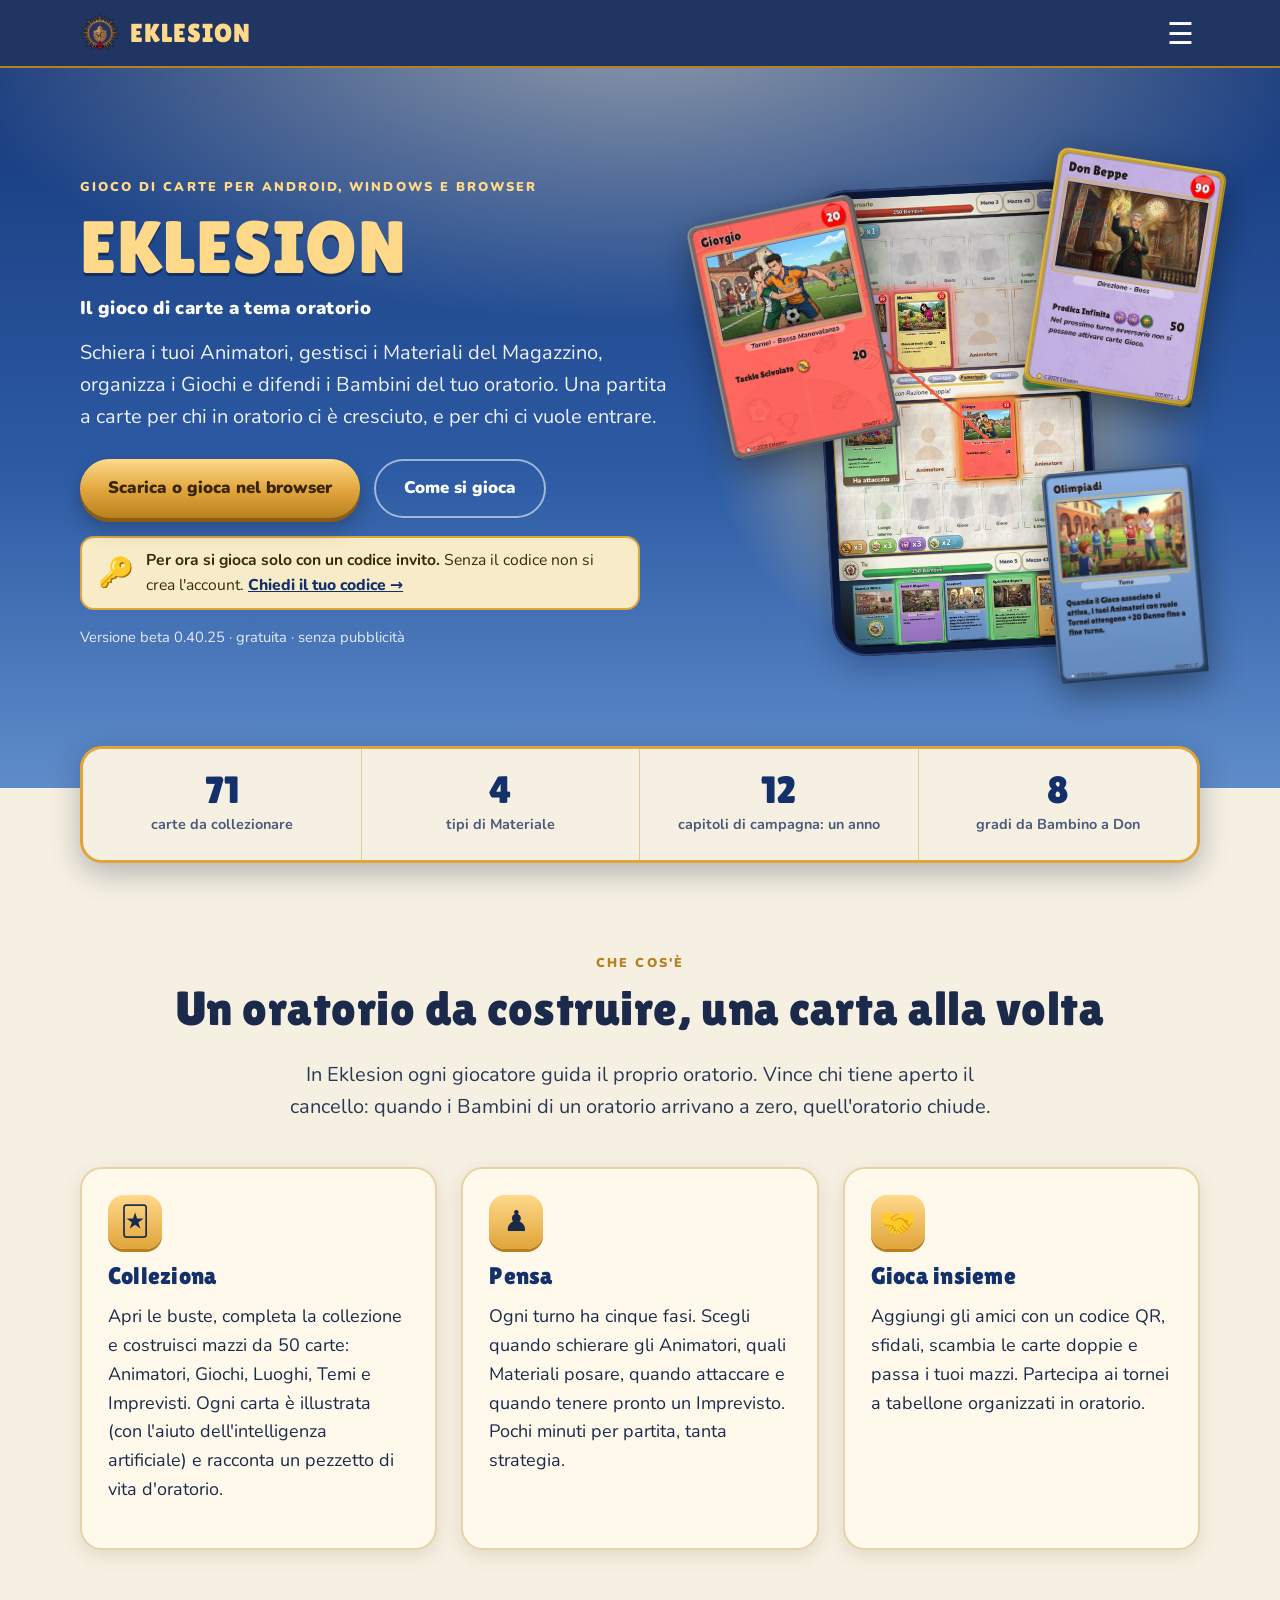
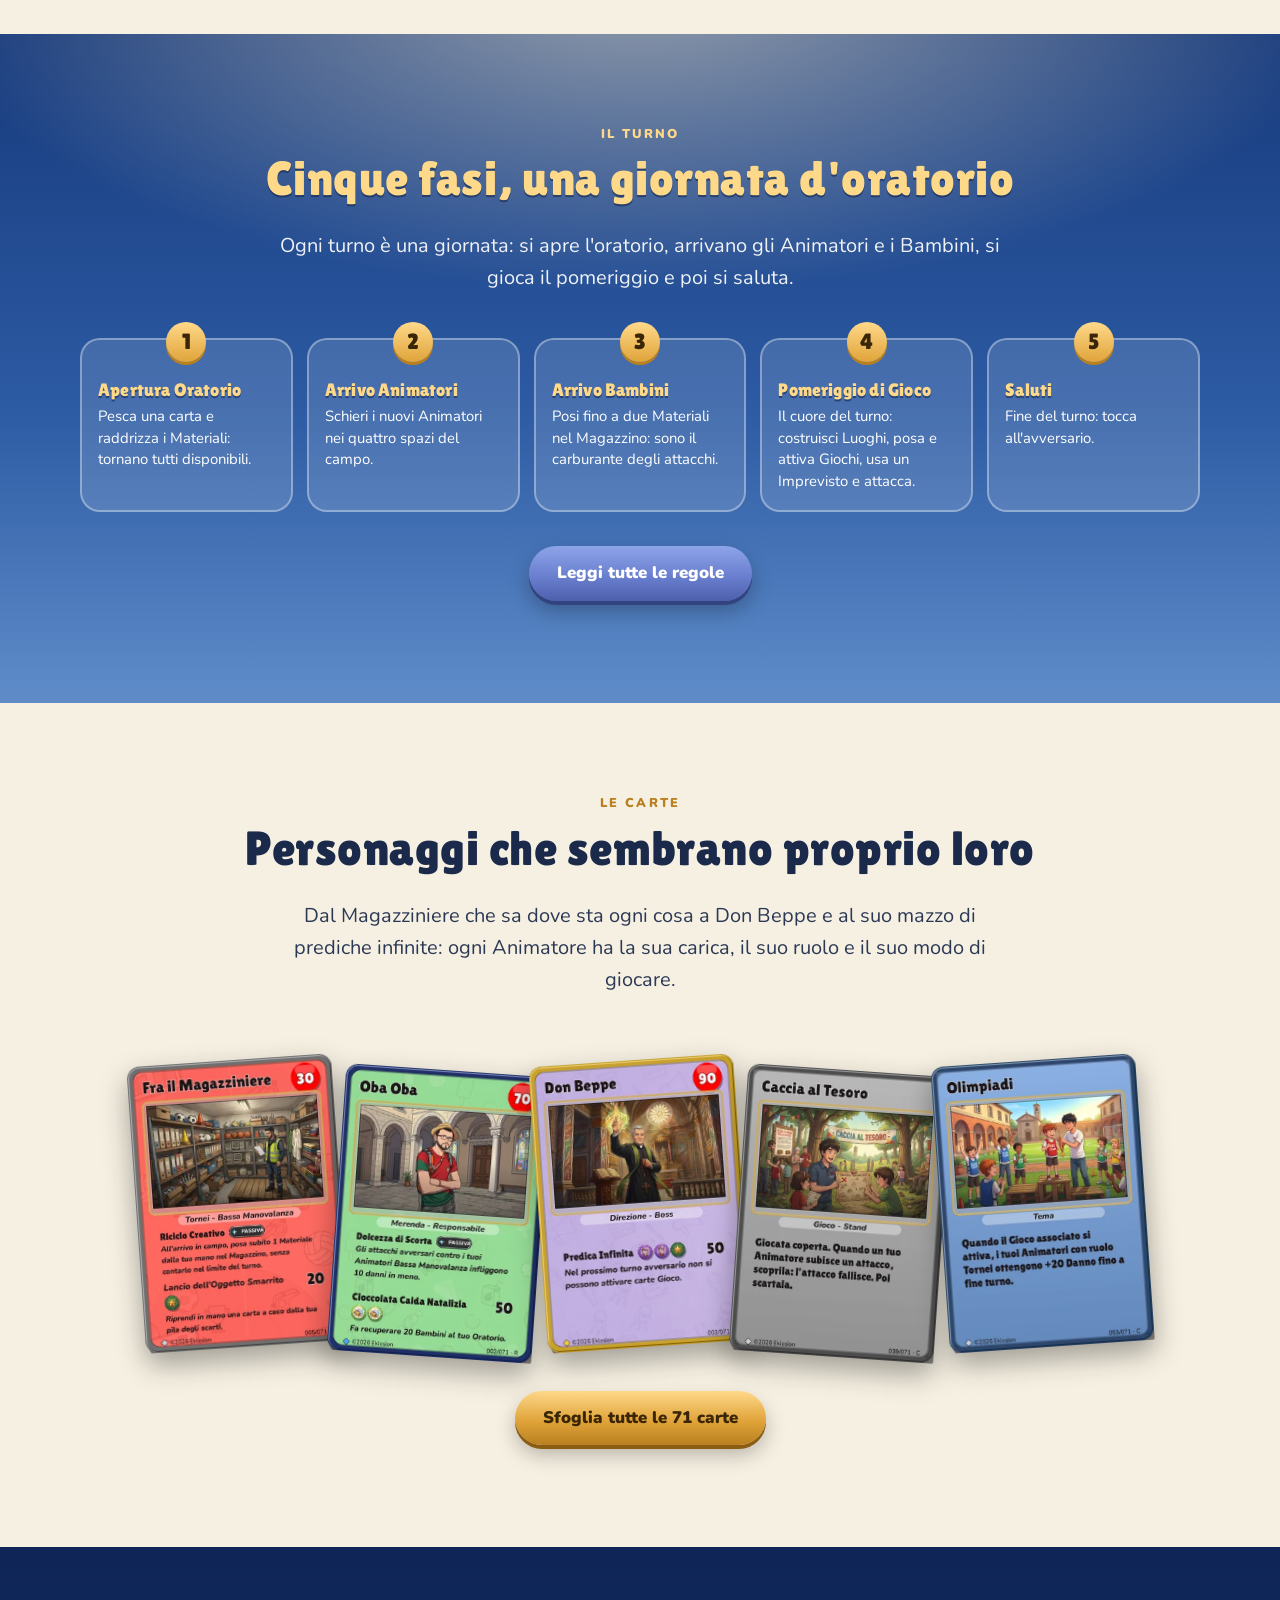
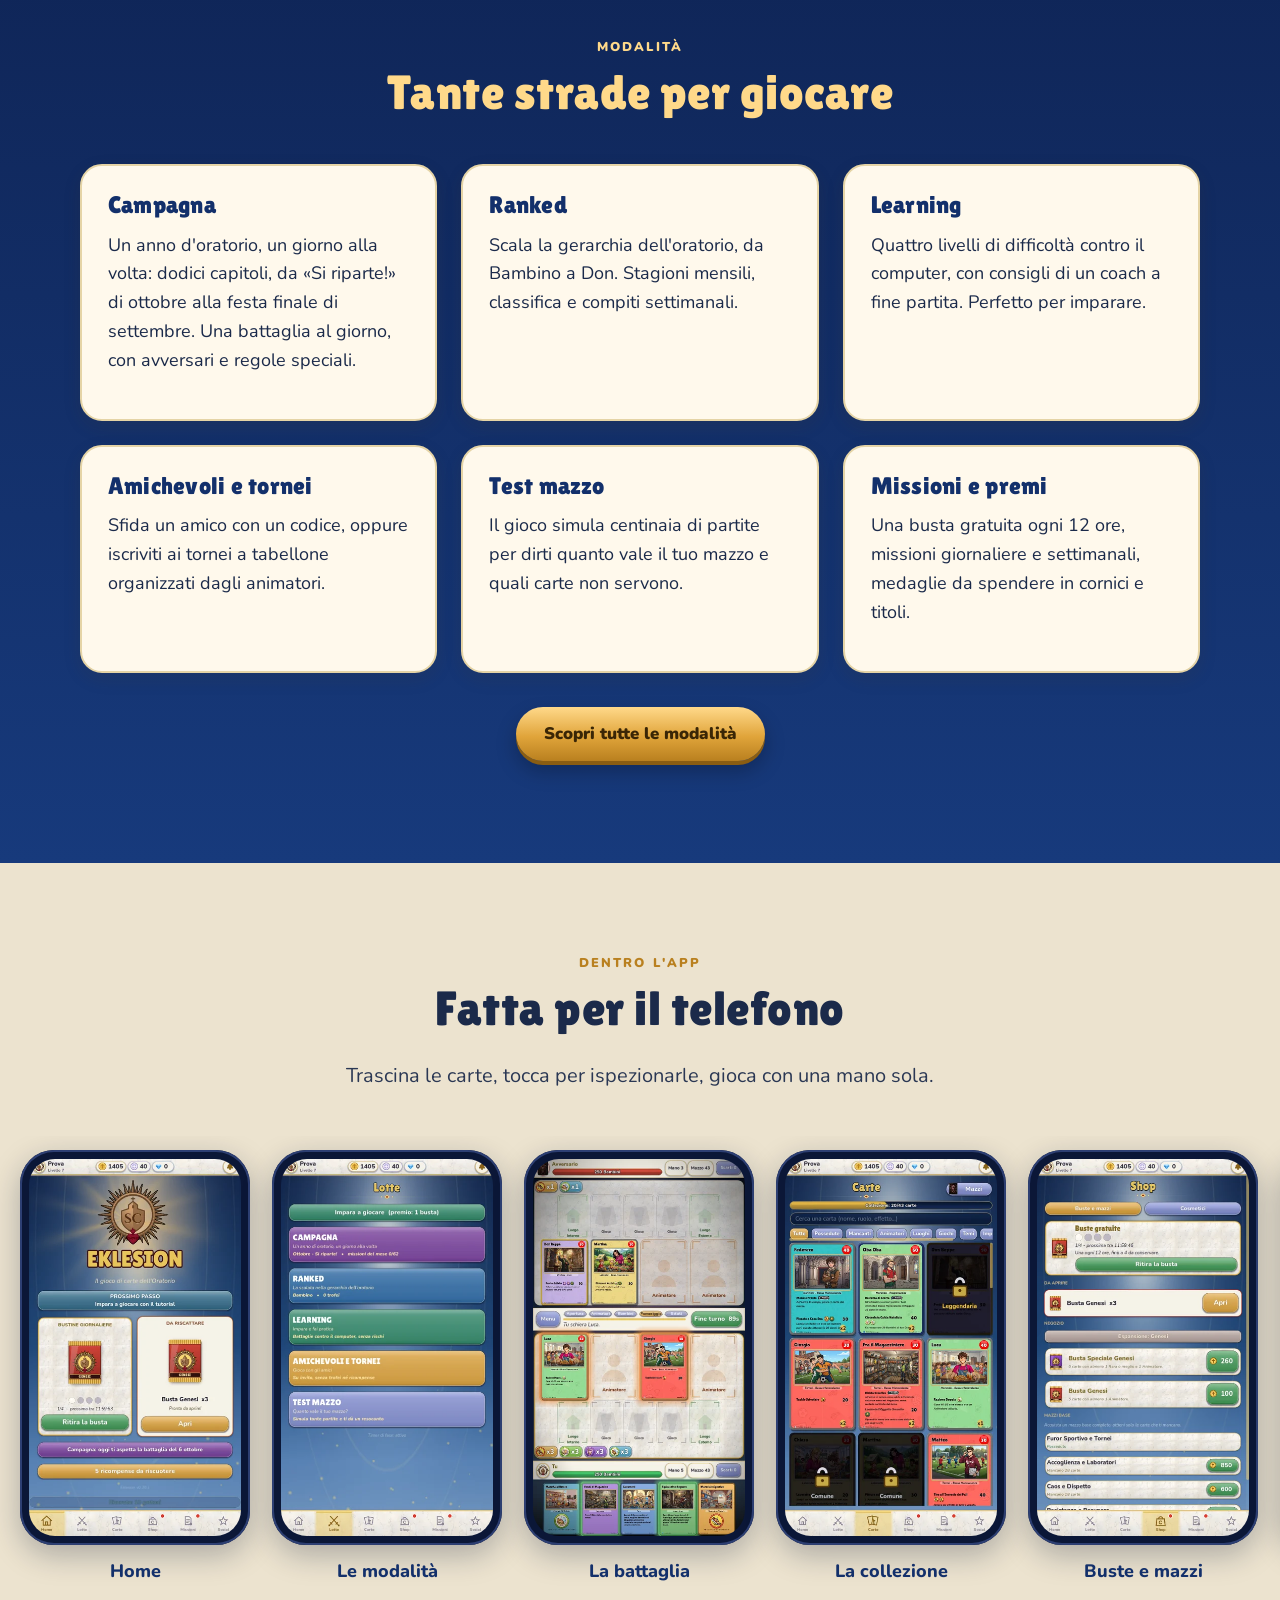
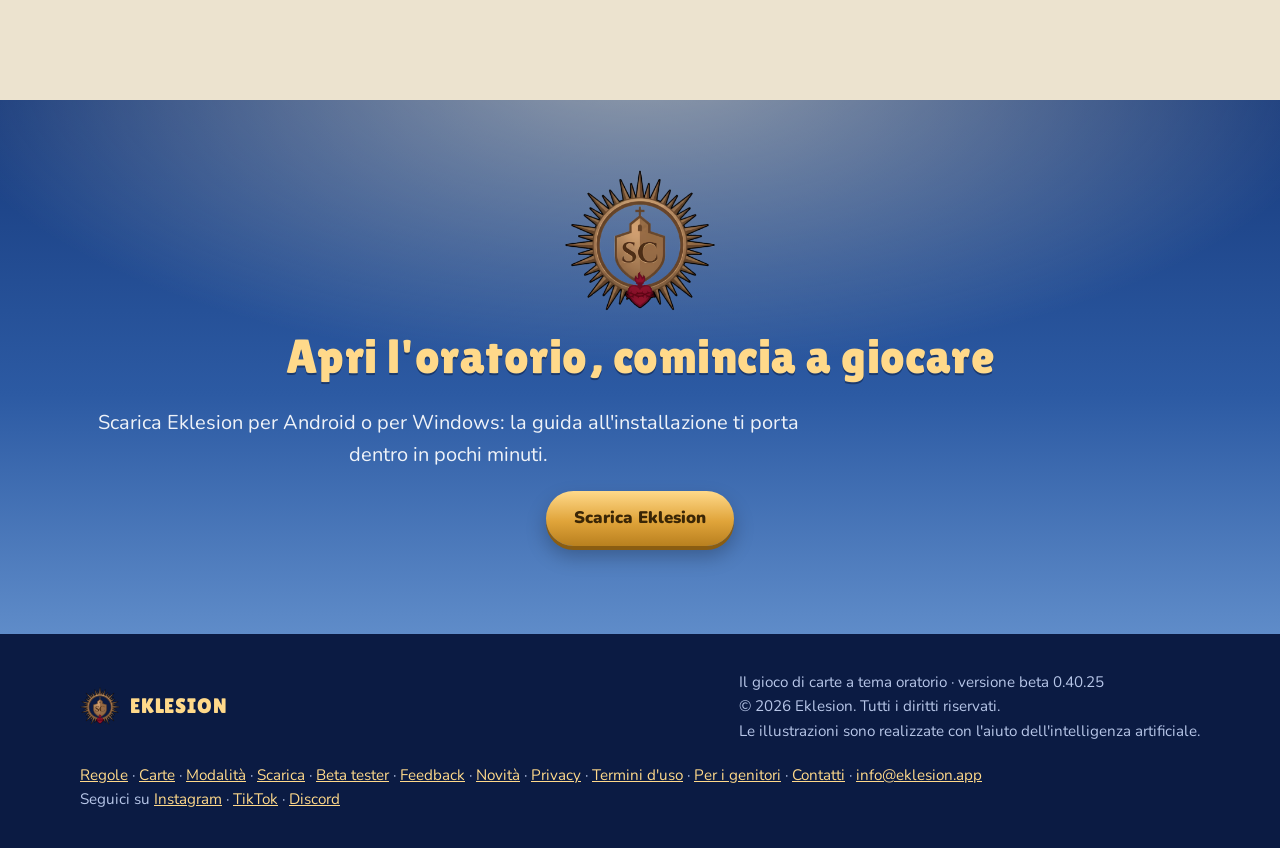
==== commit 46edb1a0: "Eklesion 0.40.25: timer avversario e scelte piu chiare Co-Authored-By: Claude Sonnet 5.5 <noreply@an" ====
--- a/index.html
+++ b/index.html
@@ -43,7 +43,7 @@
         <a class="btn line" href="come-si-gioca.html">Come si gioca</a>
       </div>
       <div class="invito-mini"><span class="k">🔑</span><span><b>Per ora si gioca solo con un codice invito.</b> Senza il codice non si crea l'account. <a href="beta.html#richiedi">Chiedi il tuo codice →</a></span></div>
-      <p class="note">Versione beta <span data-versione>0.40.24</span> · gratuita · senza pubblicità</p>
+      <p class="note">Versione beta <span data-versione>0.40.25</span> · gratuita · senza pubblicità</p>
     </div>
     <div class="hero-art">
       <div class="halo"></div>
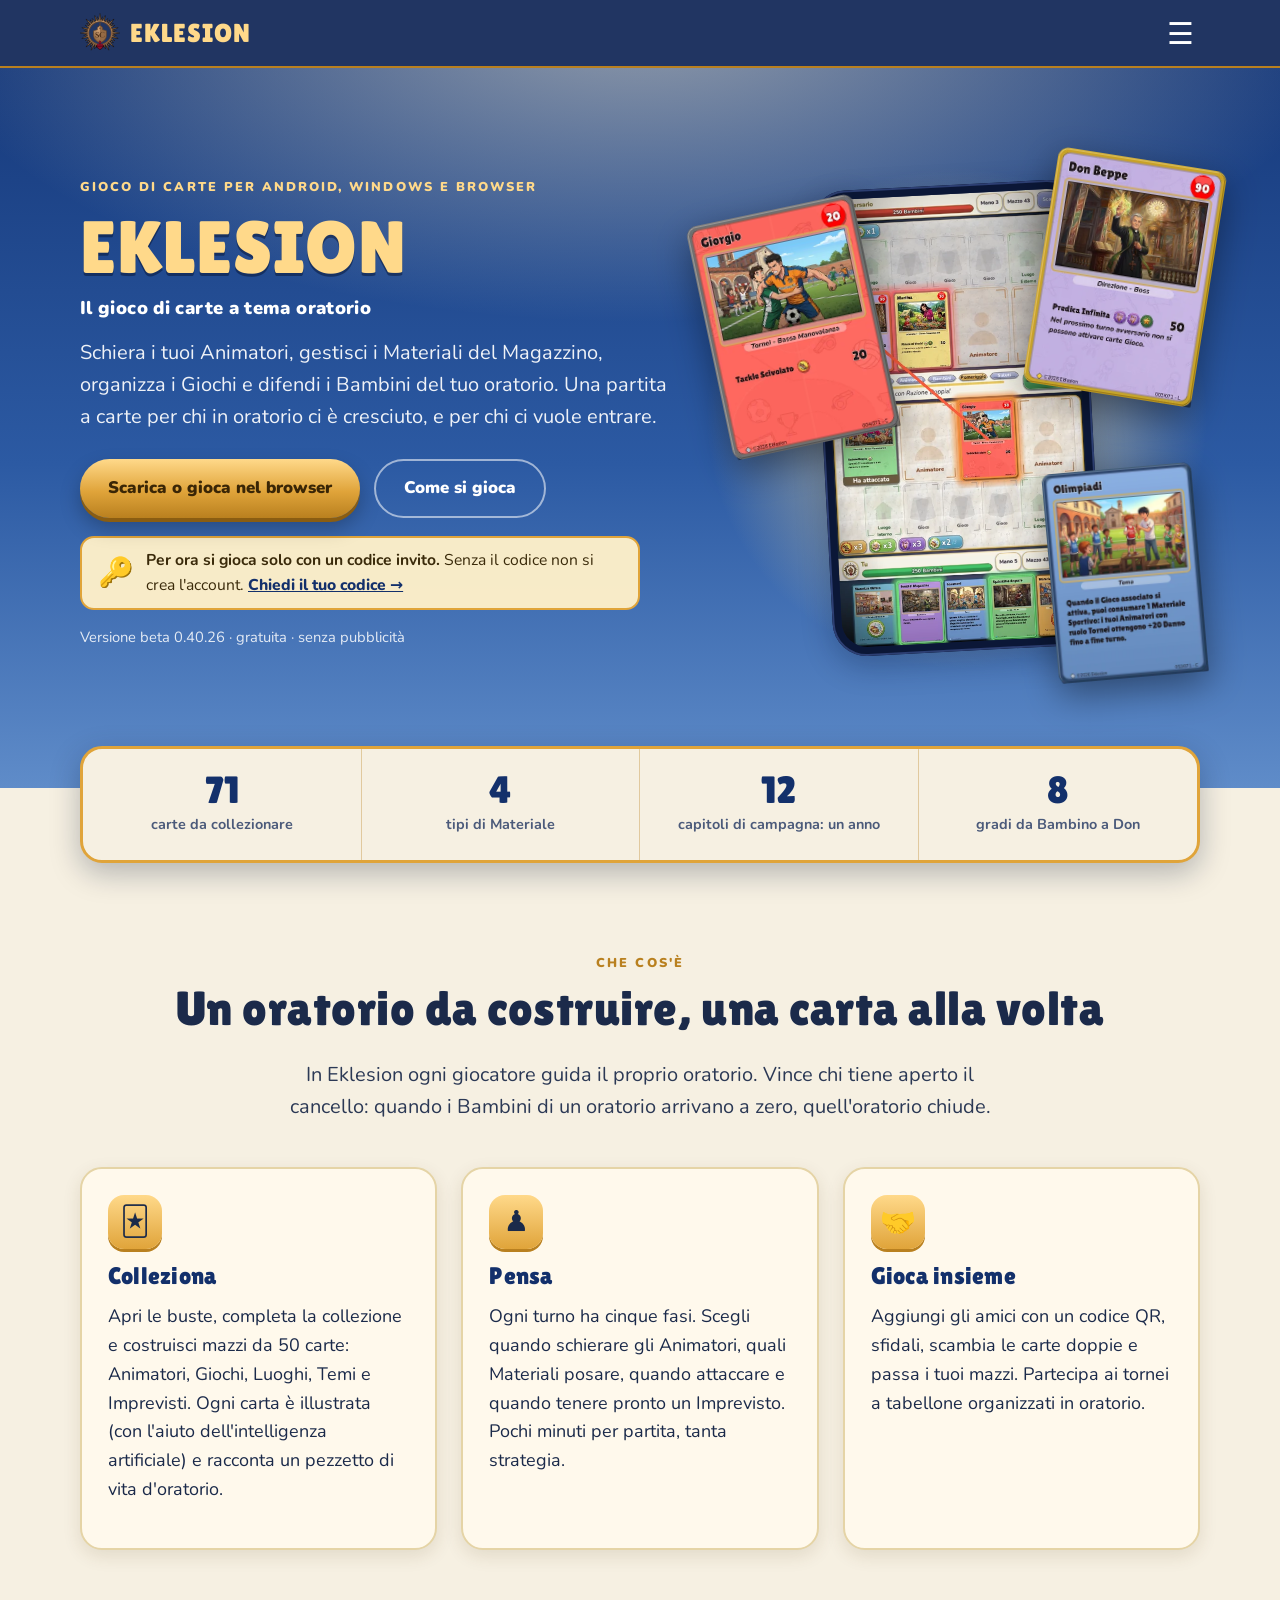
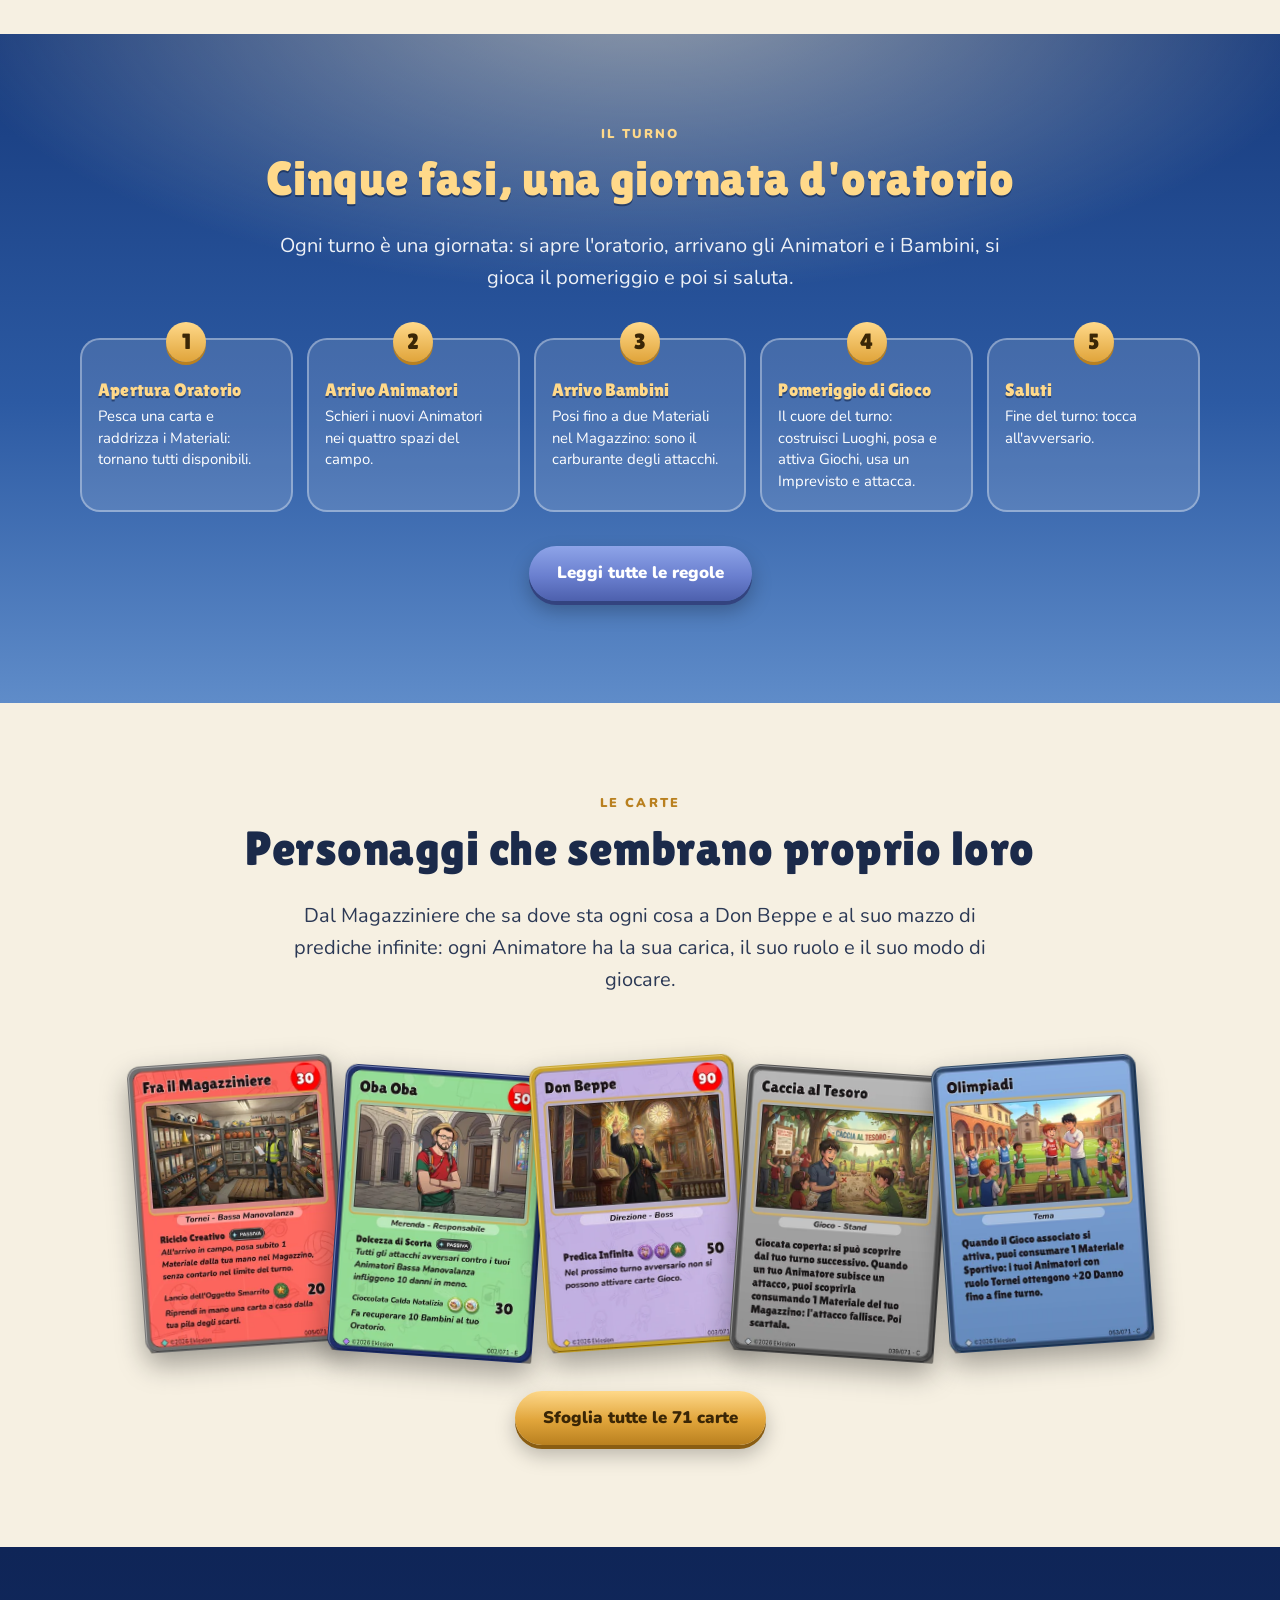
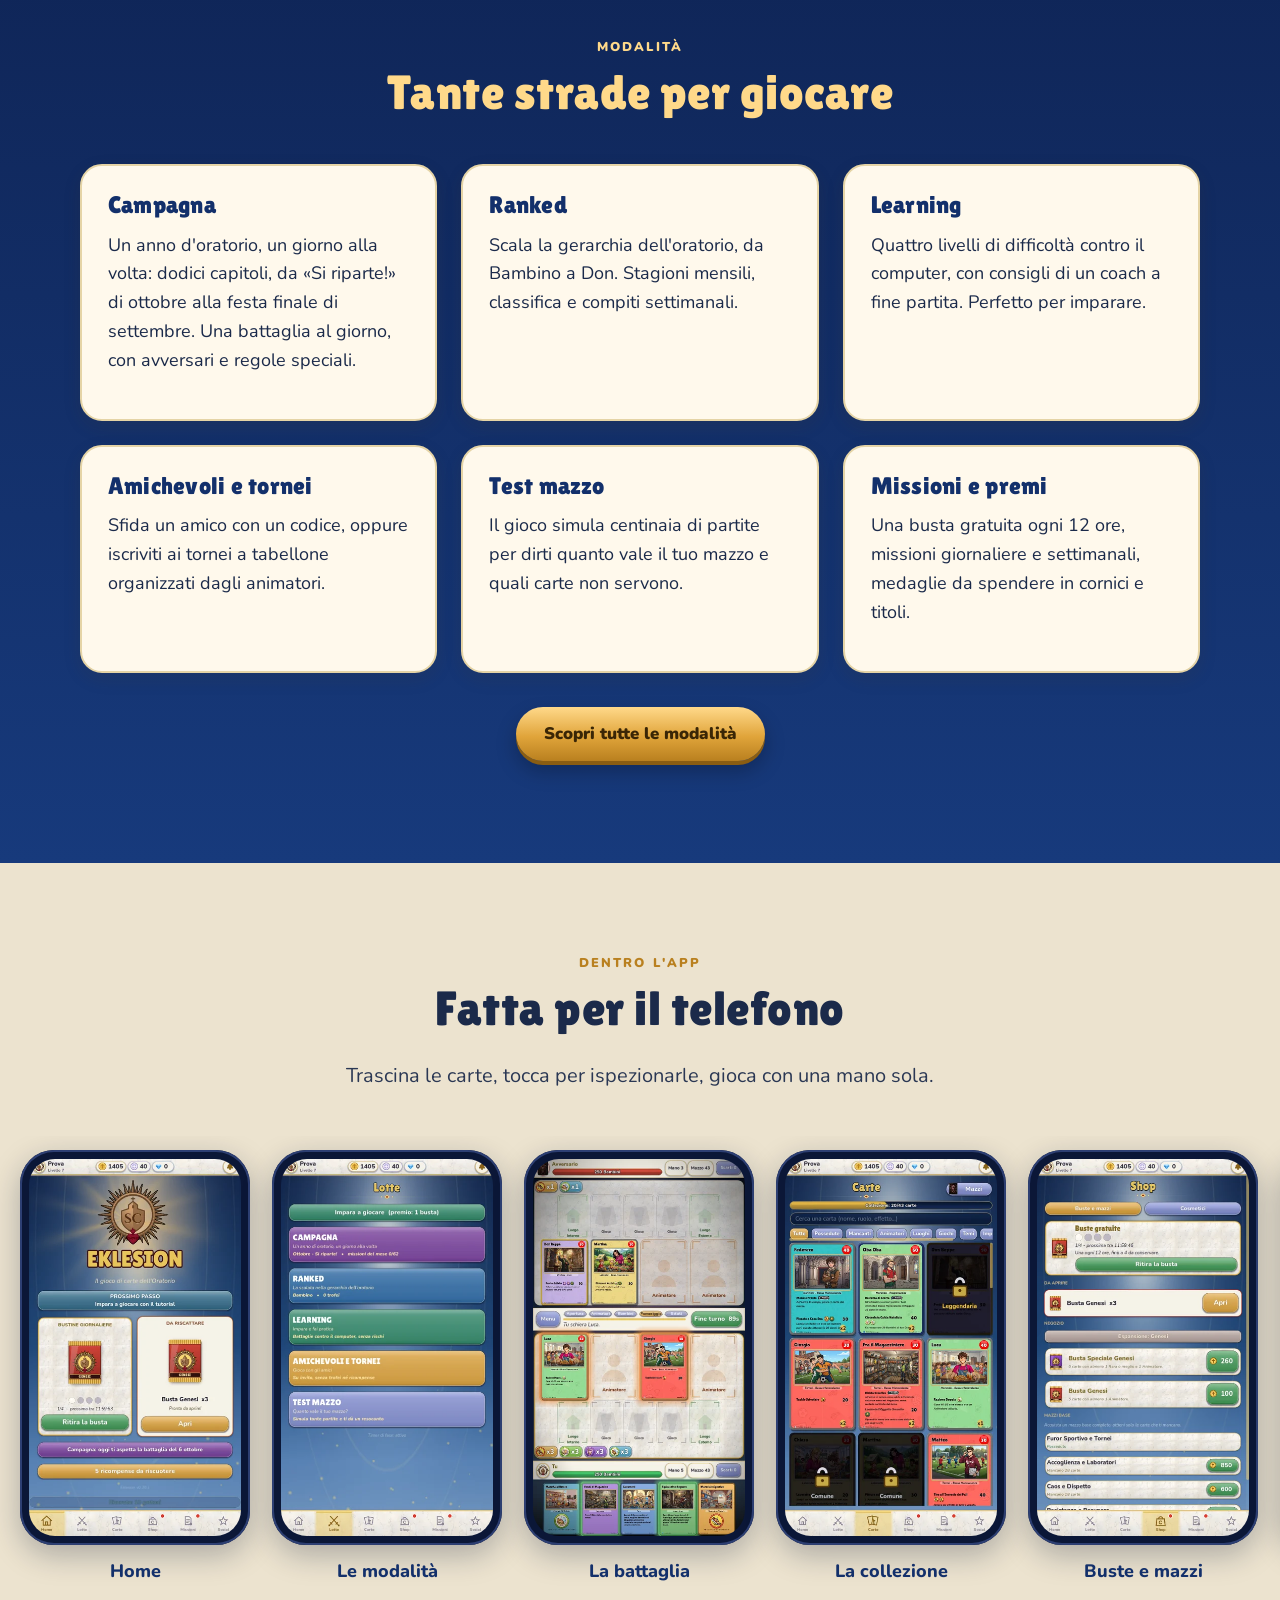
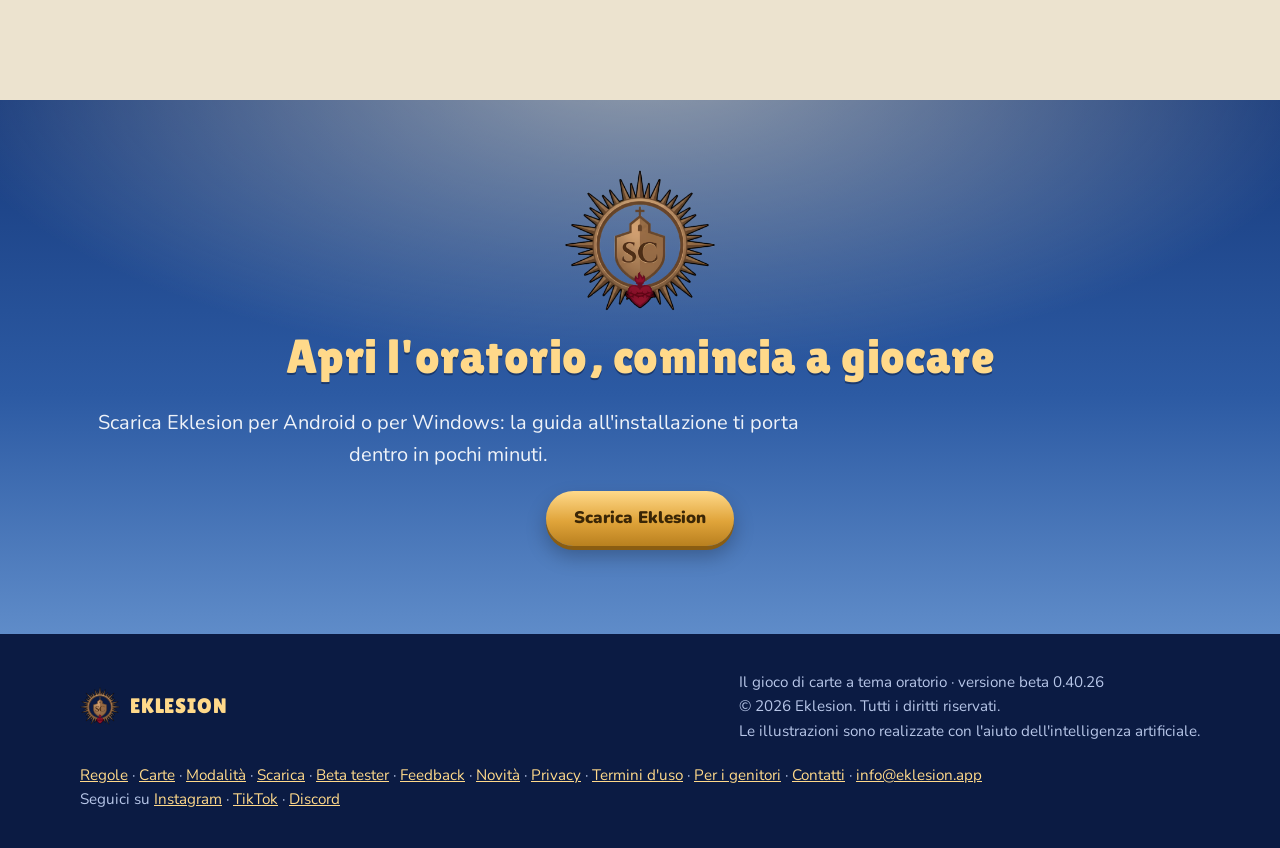
==== commit c853bc09: "Eklesion 0.40.26: timer sempre visibile, regola del mese, app piu leggera Co-Authored-By: Claude Son" ====
--- a/index.html
+++ b/index.html
@@ -43,7 +43,7 @@
         <a class="btn line" href="come-si-gioca.html">Come si gioca</a>
       </div>
       <div class="invito-mini"><span class="k">🔑</span><span><b>Per ora si gioca solo con un codice invito.</b> Senza il codice non si crea l'account. <a href="beta.html#richiedi">Chiedi il tuo codice →</a></span></div>
-      <p class="note">Versione beta <span data-versione>0.40.25</span> · gratuita · senza pubblicità</p>
+      <p class="note">Versione beta <span data-versione>0.40.26</span> · gratuita · senza pubblicità</p>
     </div>
     <div class="hero-art">
       <div class="halo"></div>
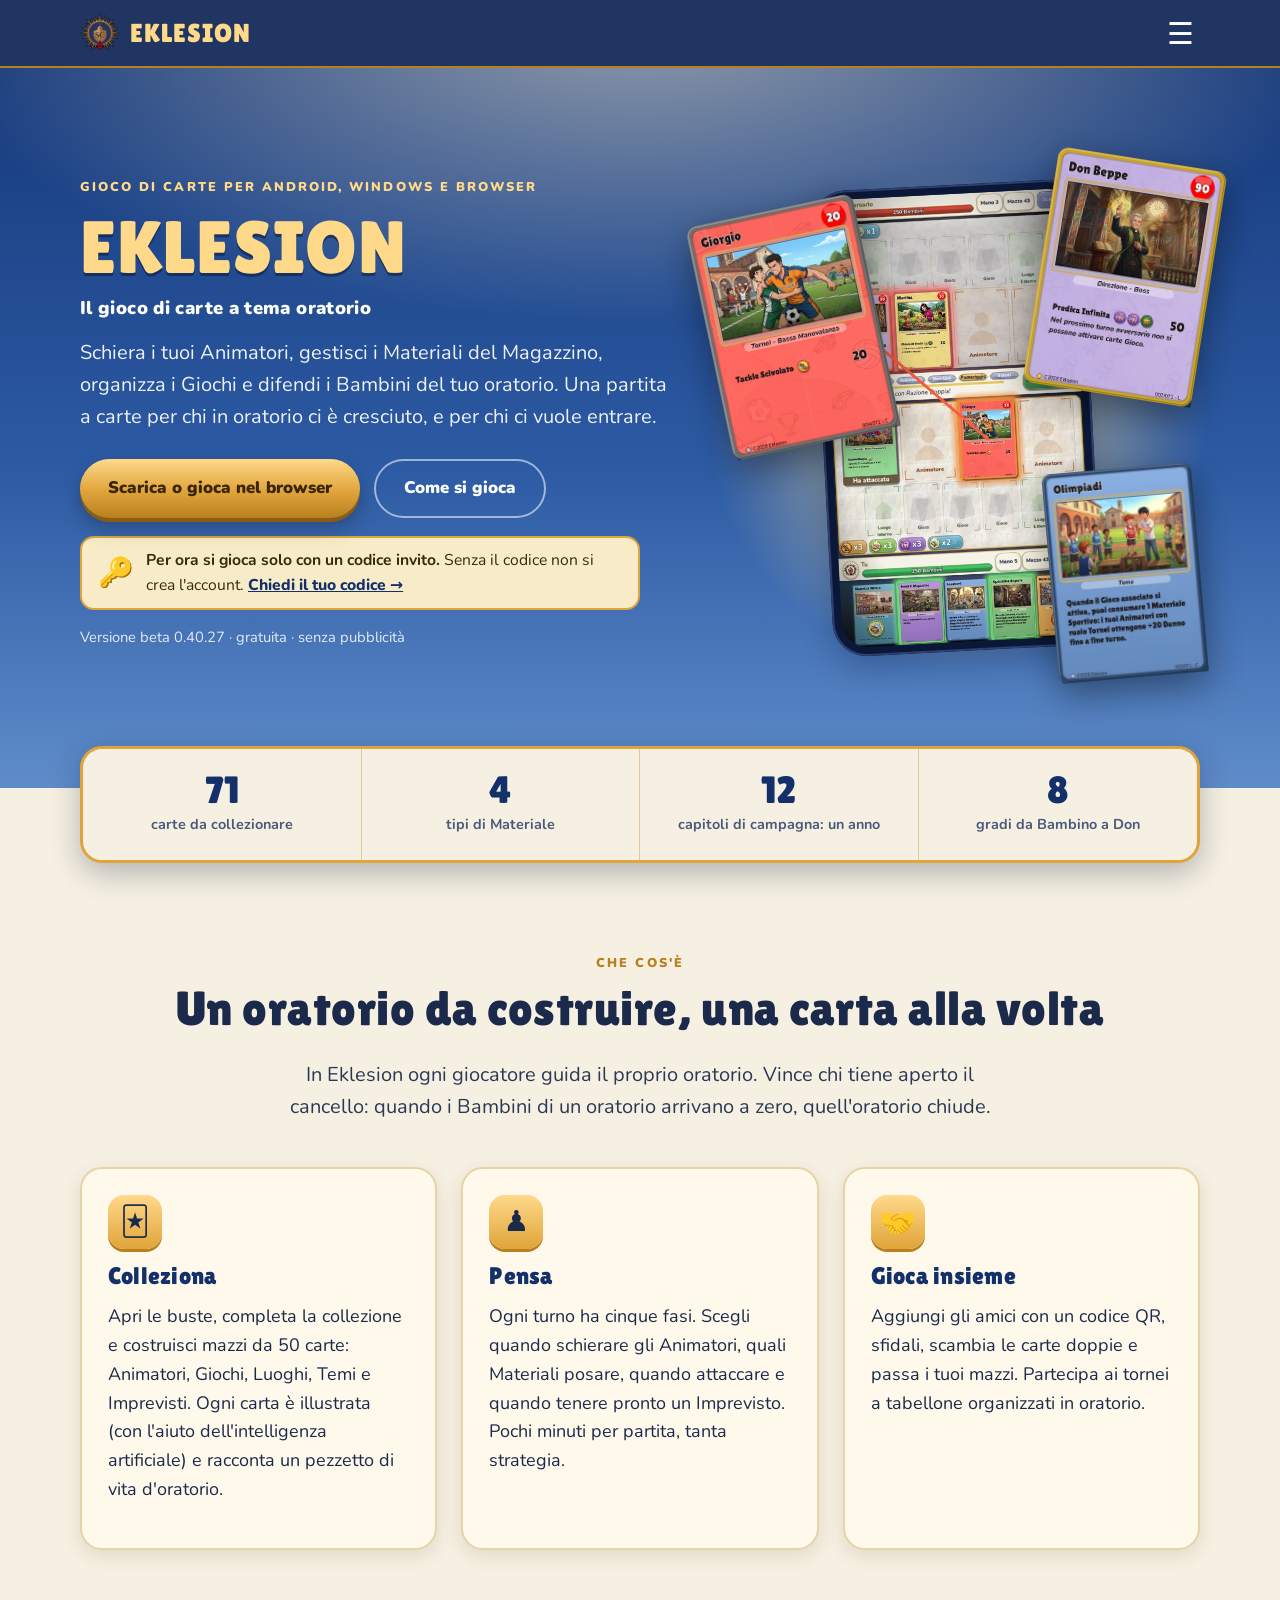
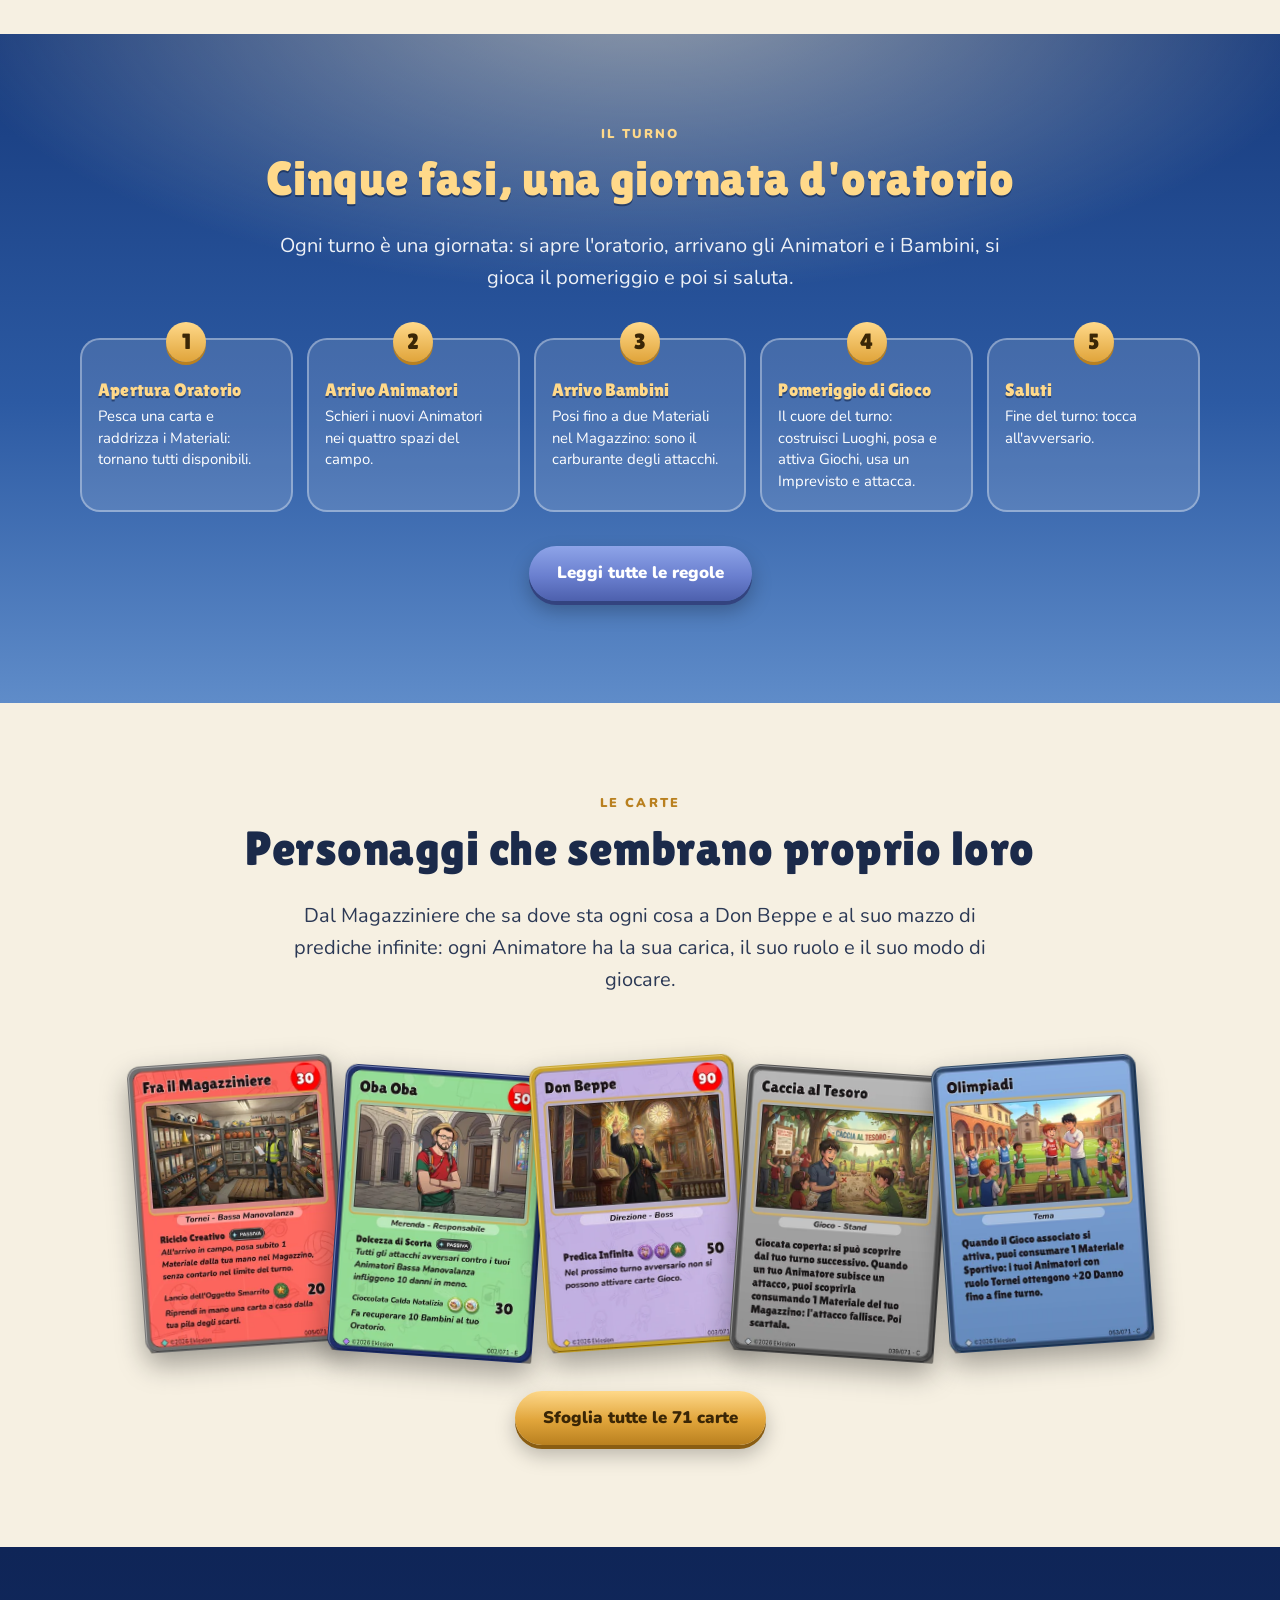
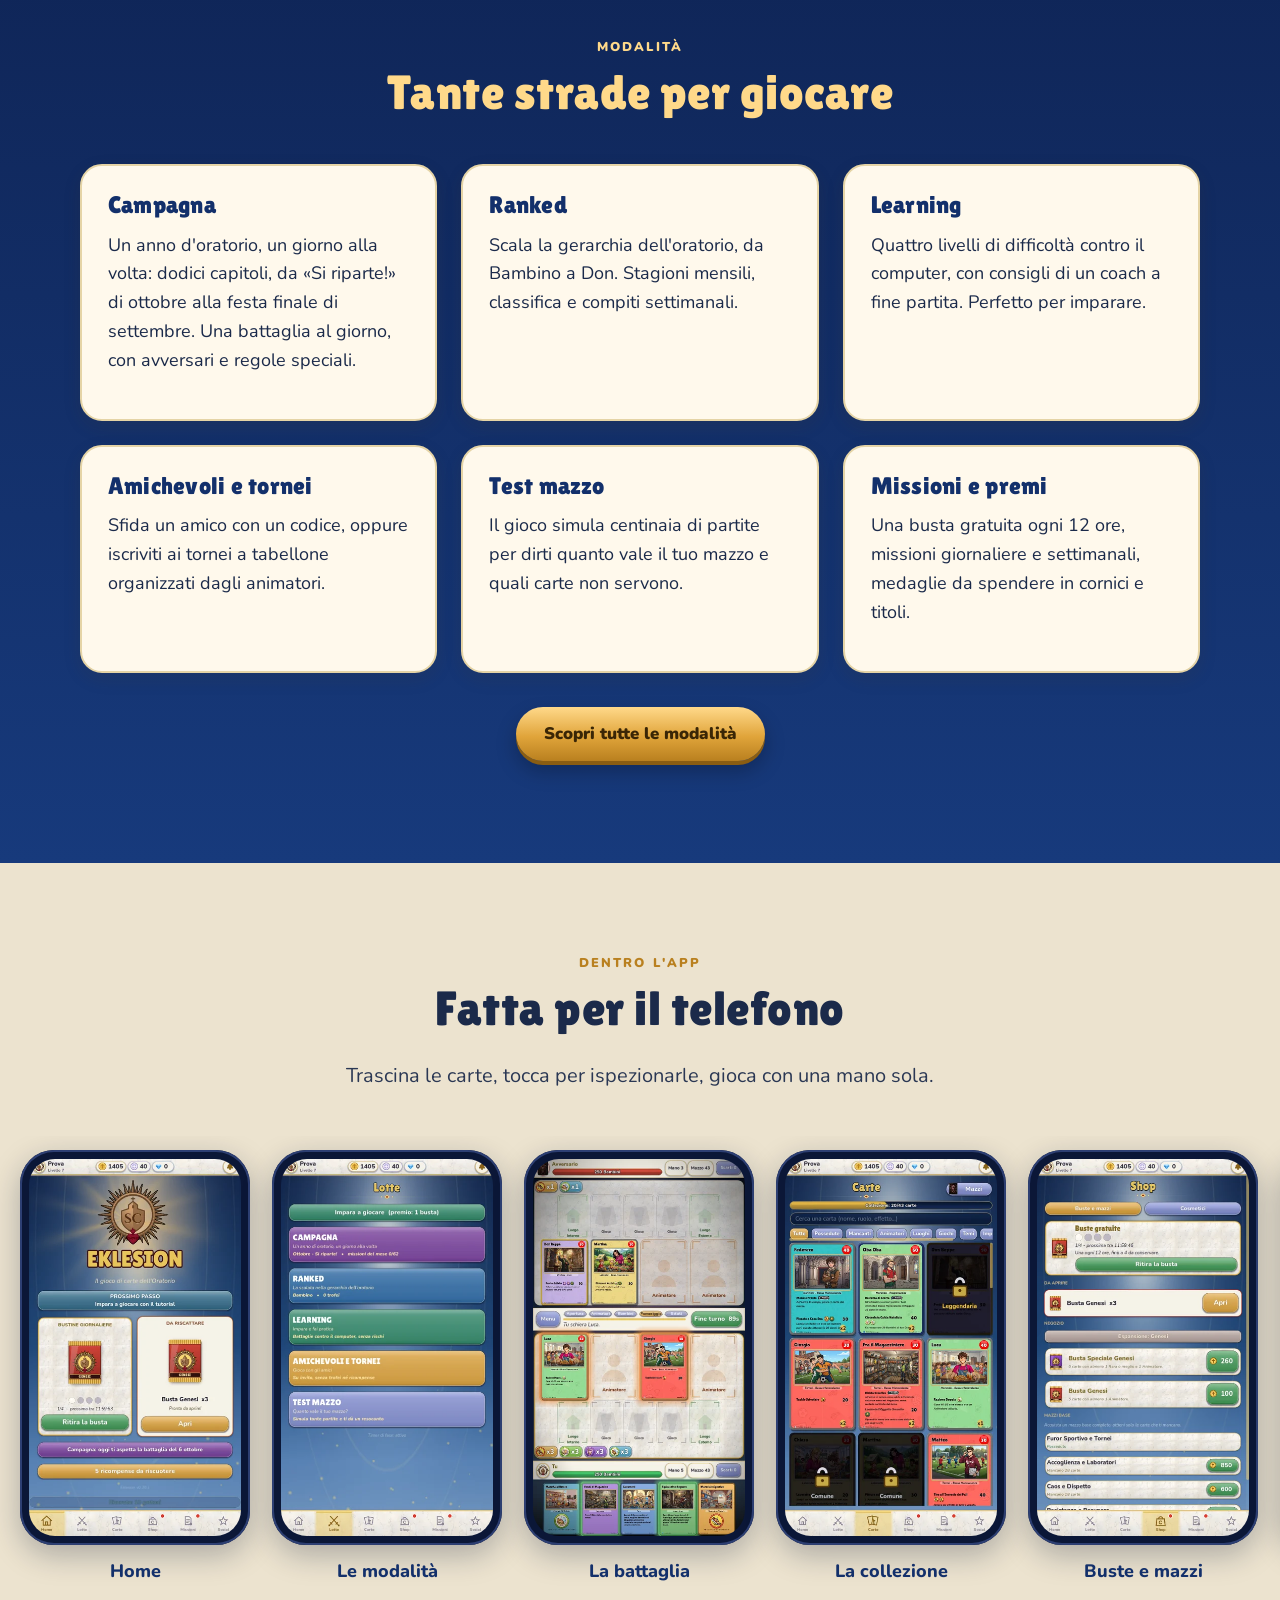
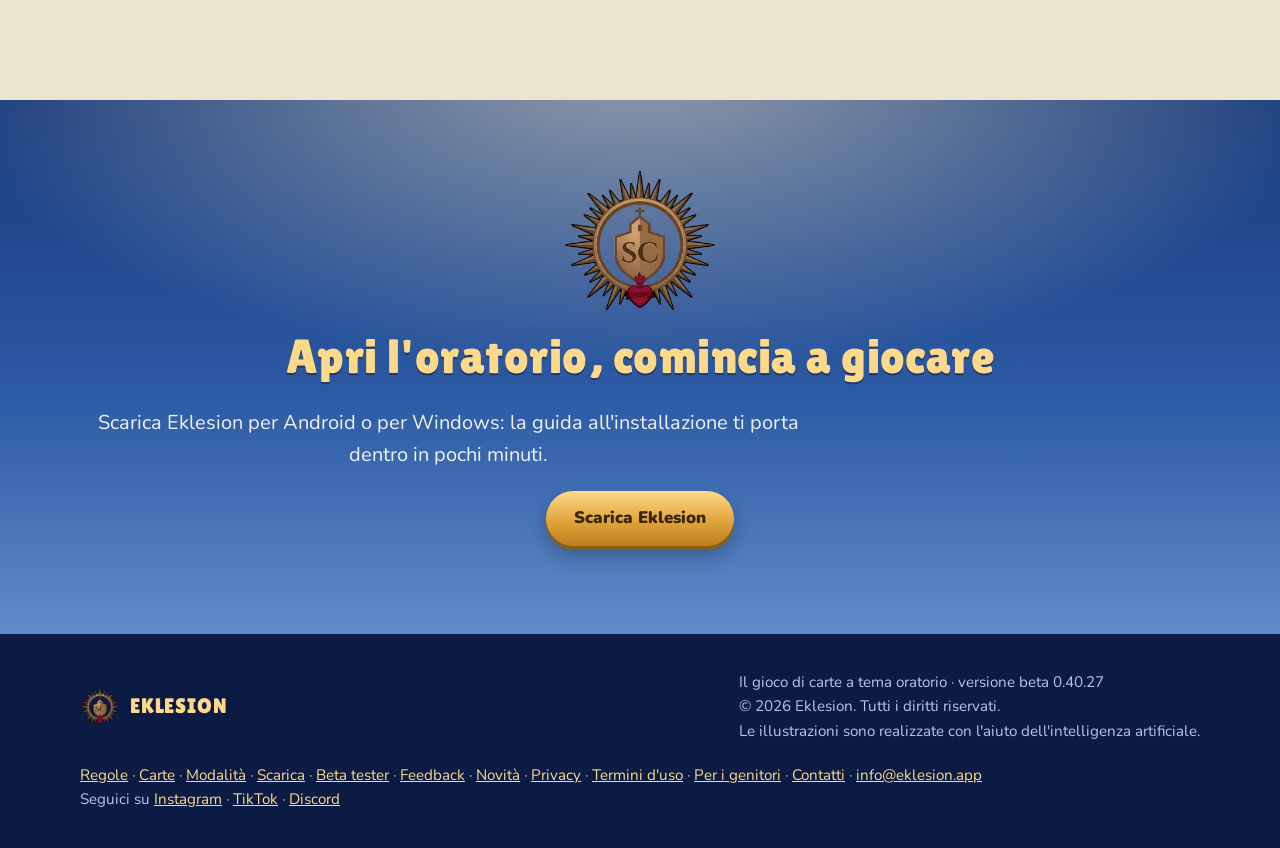
==== commit 70c25ae4: "Eklesion 0.40.27: il computer non si blocca piu, missioni, modalita streamer Co-Authored-By: Claude " ====
--- a/index.html
+++ b/index.html
@@ -43,7 +43,7 @@
         <a class="btn line" href="come-si-gioca.html">Come si gioca</a>
       </div>
       <div class="invito-mini"><span class="k">🔑</span><span><b>Per ora si gioca solo con un codice invito.</b> Senza il codice non si crea l'account. <a href="beta.html#richiedi">Chiedi il tuo codice →</a></span></div>
-      <p class="note">Versione beta <span data-versione>0.40.26</span> · gratuita · senza pubblicità</p>
+      <p class="note">Versione beta <span data-versione>0.40.27</span> · gratuita · senza pubblicità</p>
     </div>
     <div class="hero-art">
       <div class="halo"></div>
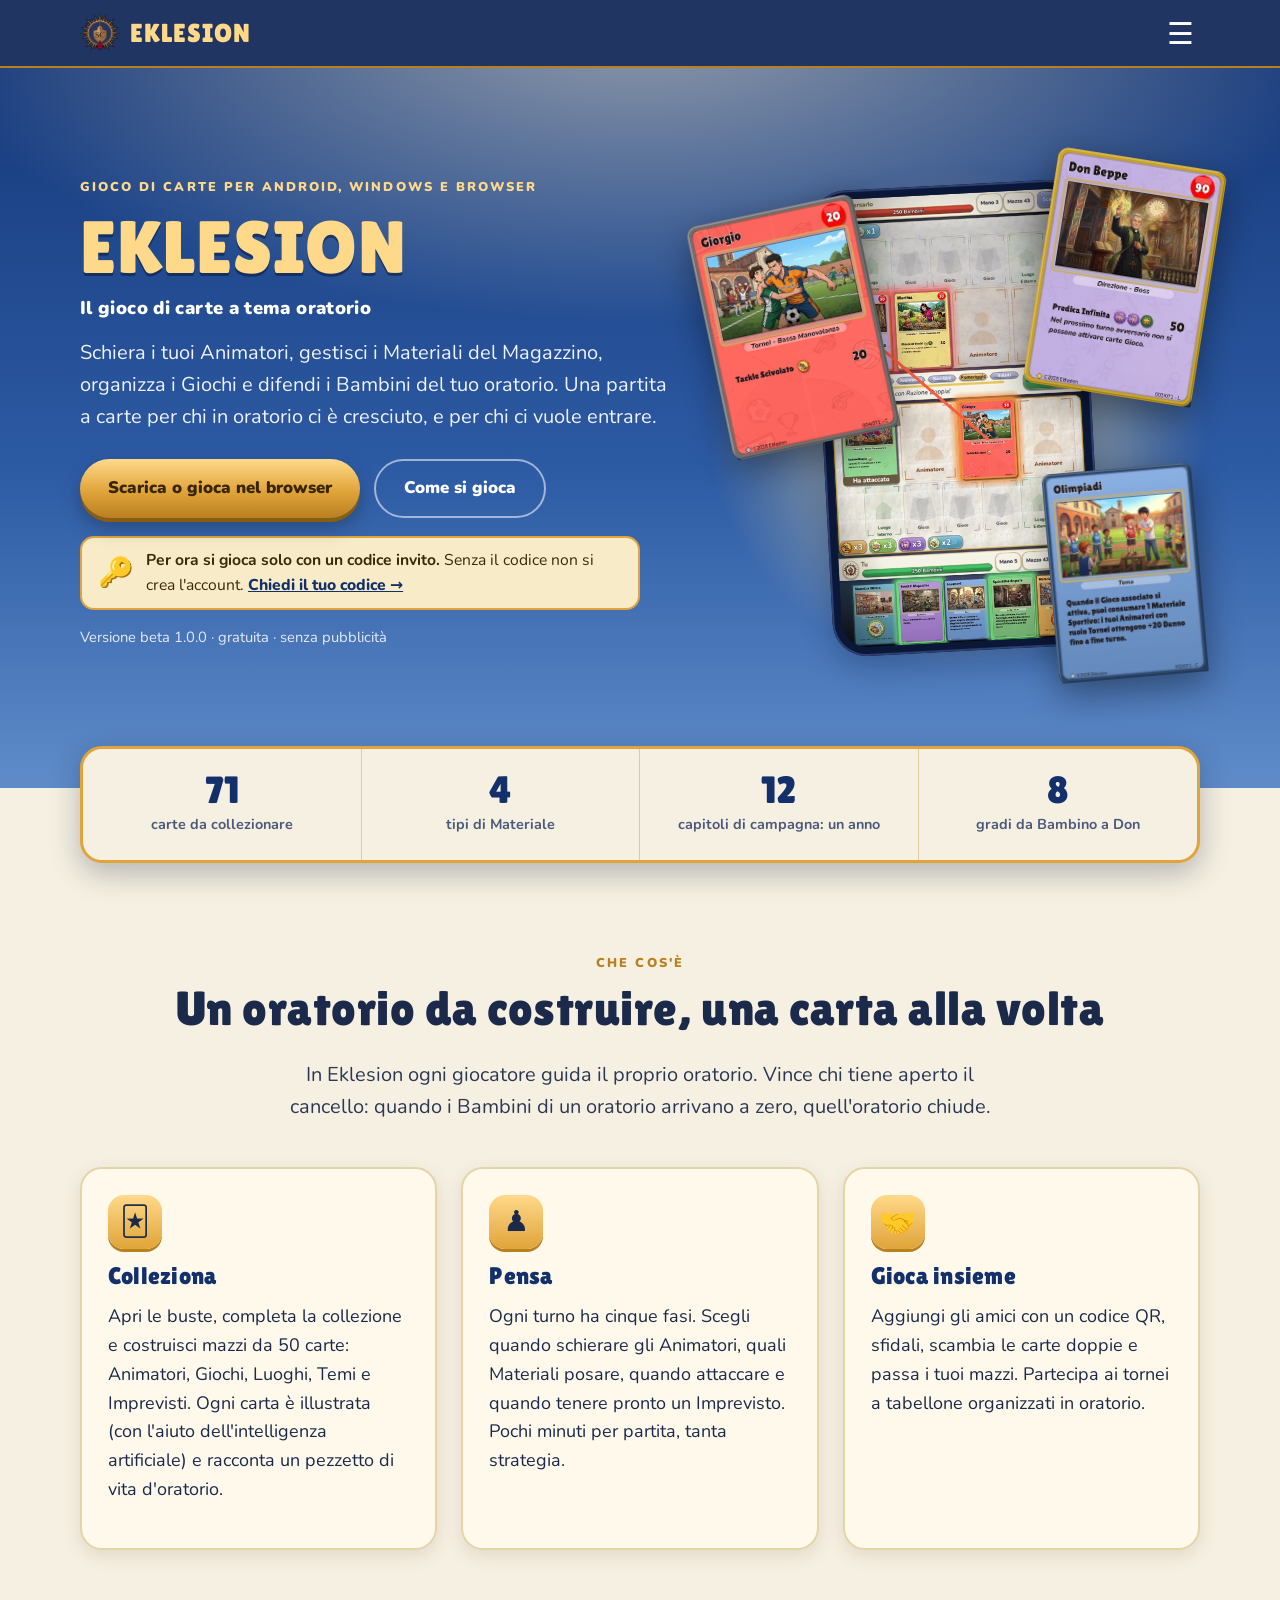
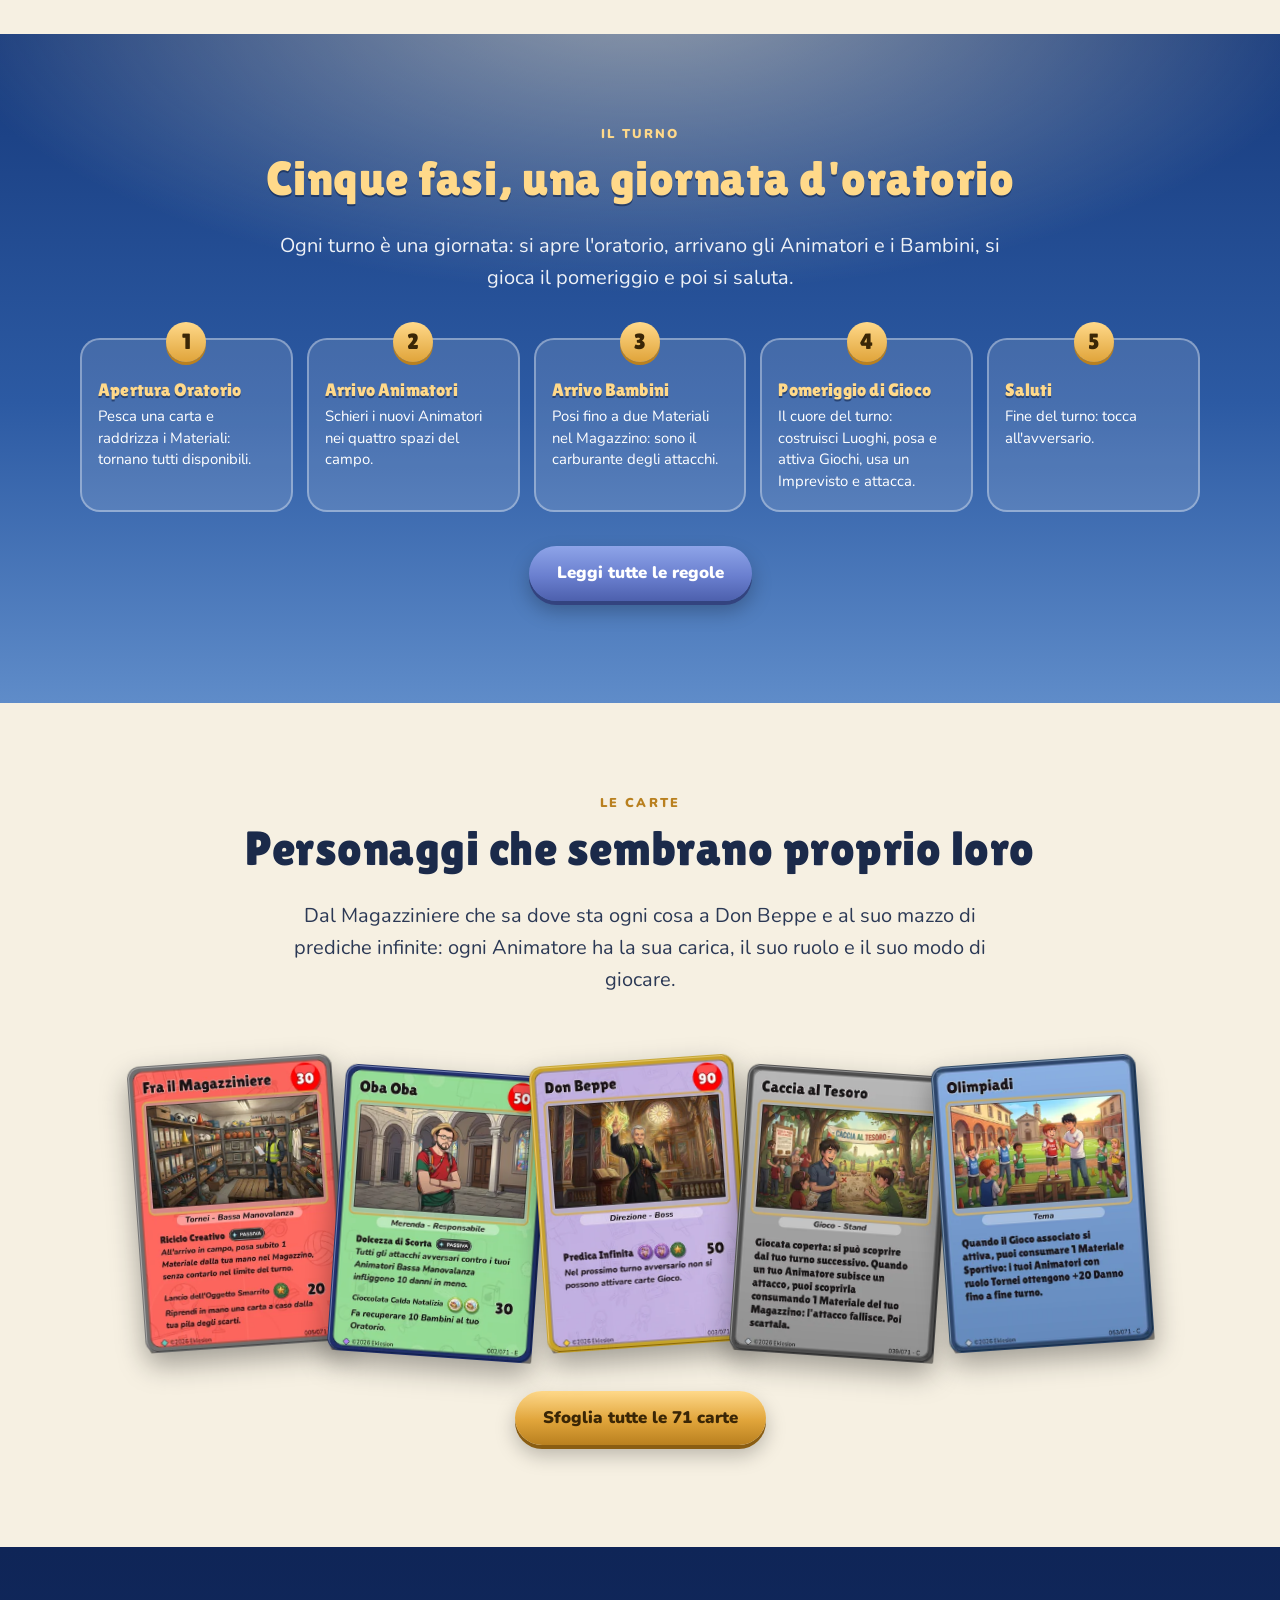
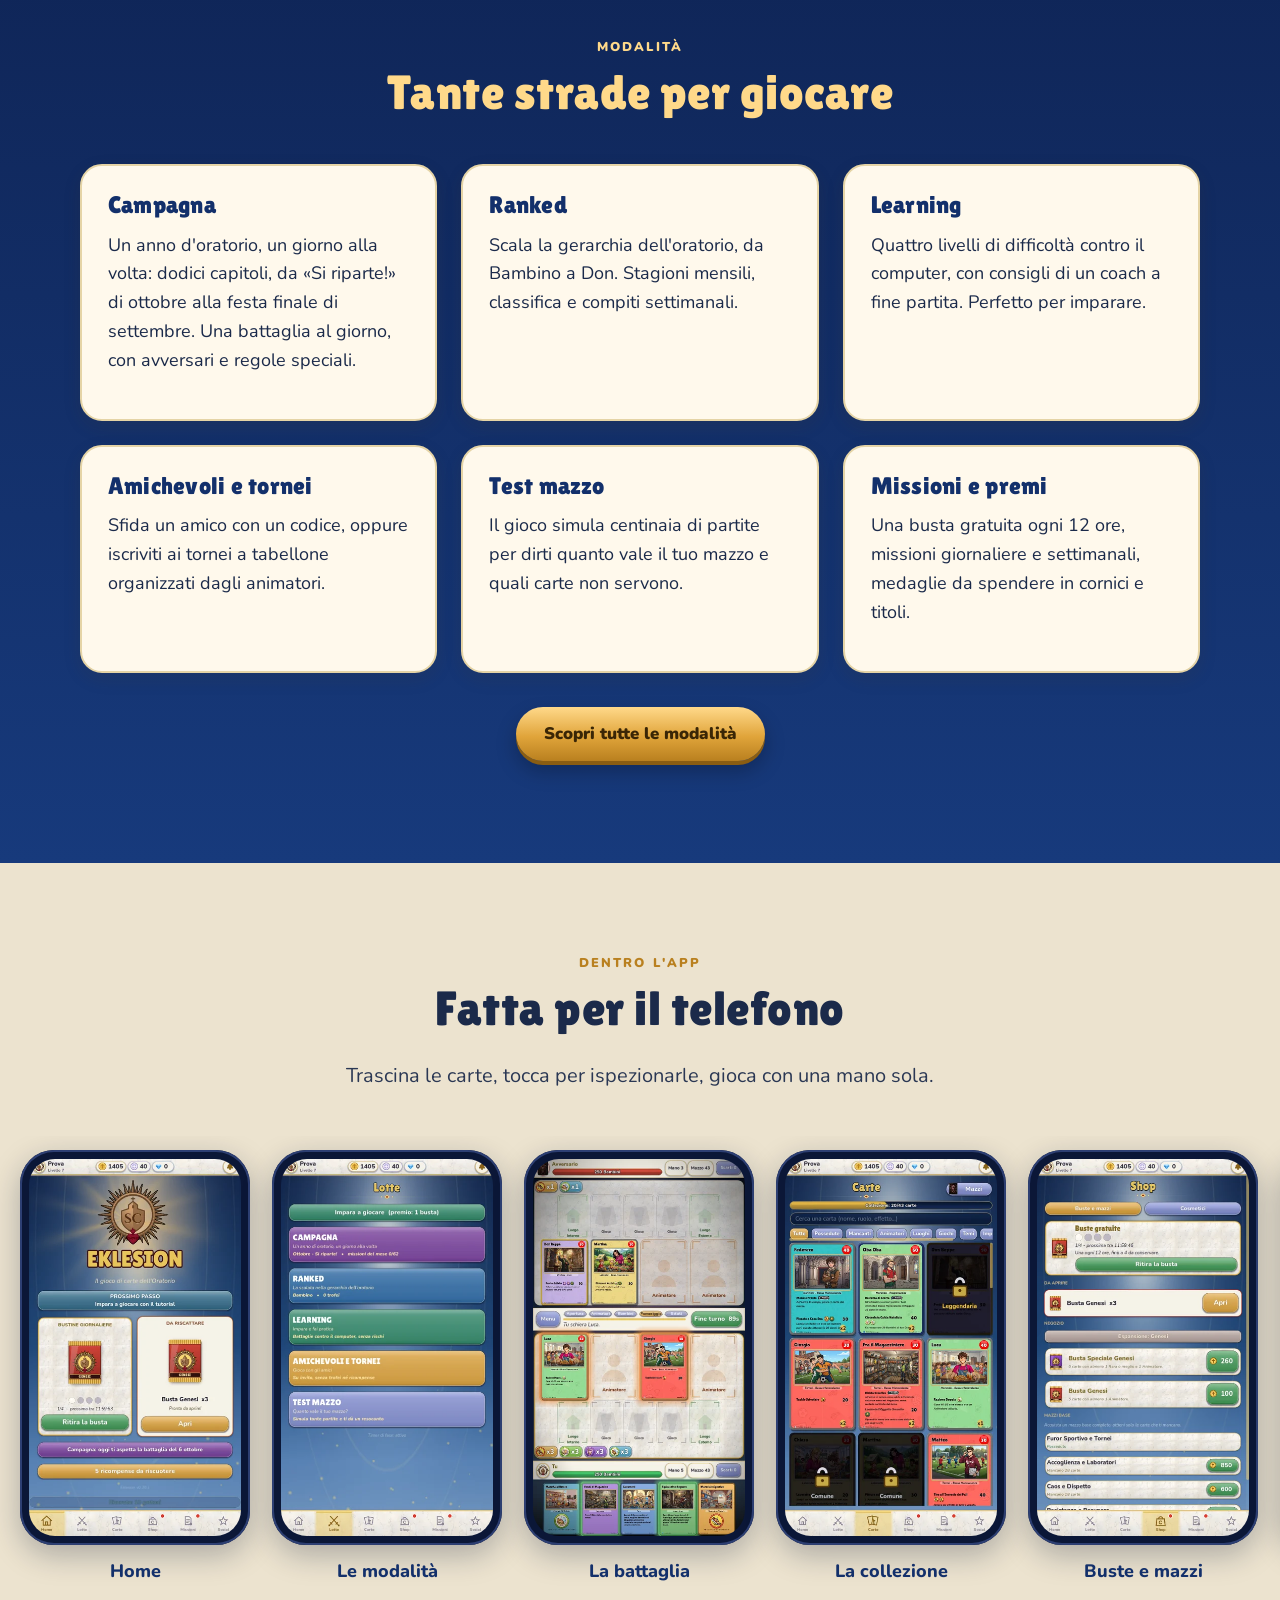
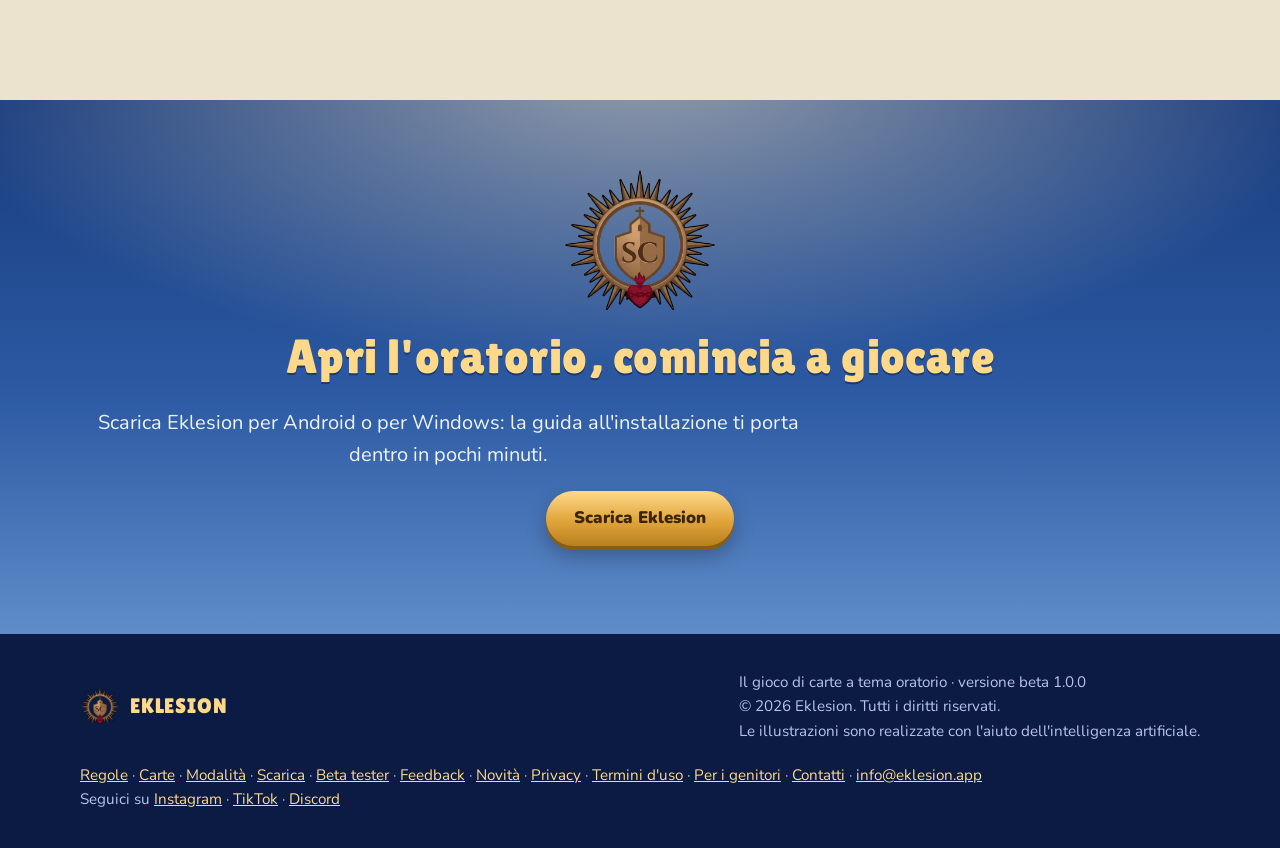
==== commit 2aafcf1e: "Eklesion 1.0.0: si apre a tutti" ====
--- a/index.html
+++ b/index.html
@@ -43,7 +43,7 @@
         <a class="btn line" href="come-si-gioca.html">Come si gioca</a>
       </div>
       <div class="invito-mini"><span class="k">🔑</span><span><b>Per ora si gioca solo con un codice invito.</b> Senza il codice non si crea l'account. <a href="beta.html#richiedi">Chiedi il tuo codice →</a></span></div>
-      <p class="note">Versione beta <span data-versione>0.40.27</span> · gratuita · senza pubblicità</p>
+      <p class="note">Versione beta <span data-versione>1.0.0</span> · gratuita · senza pubblicità</p>
     </div>
     <div class="hero-art">
       <div class="halo"></div>
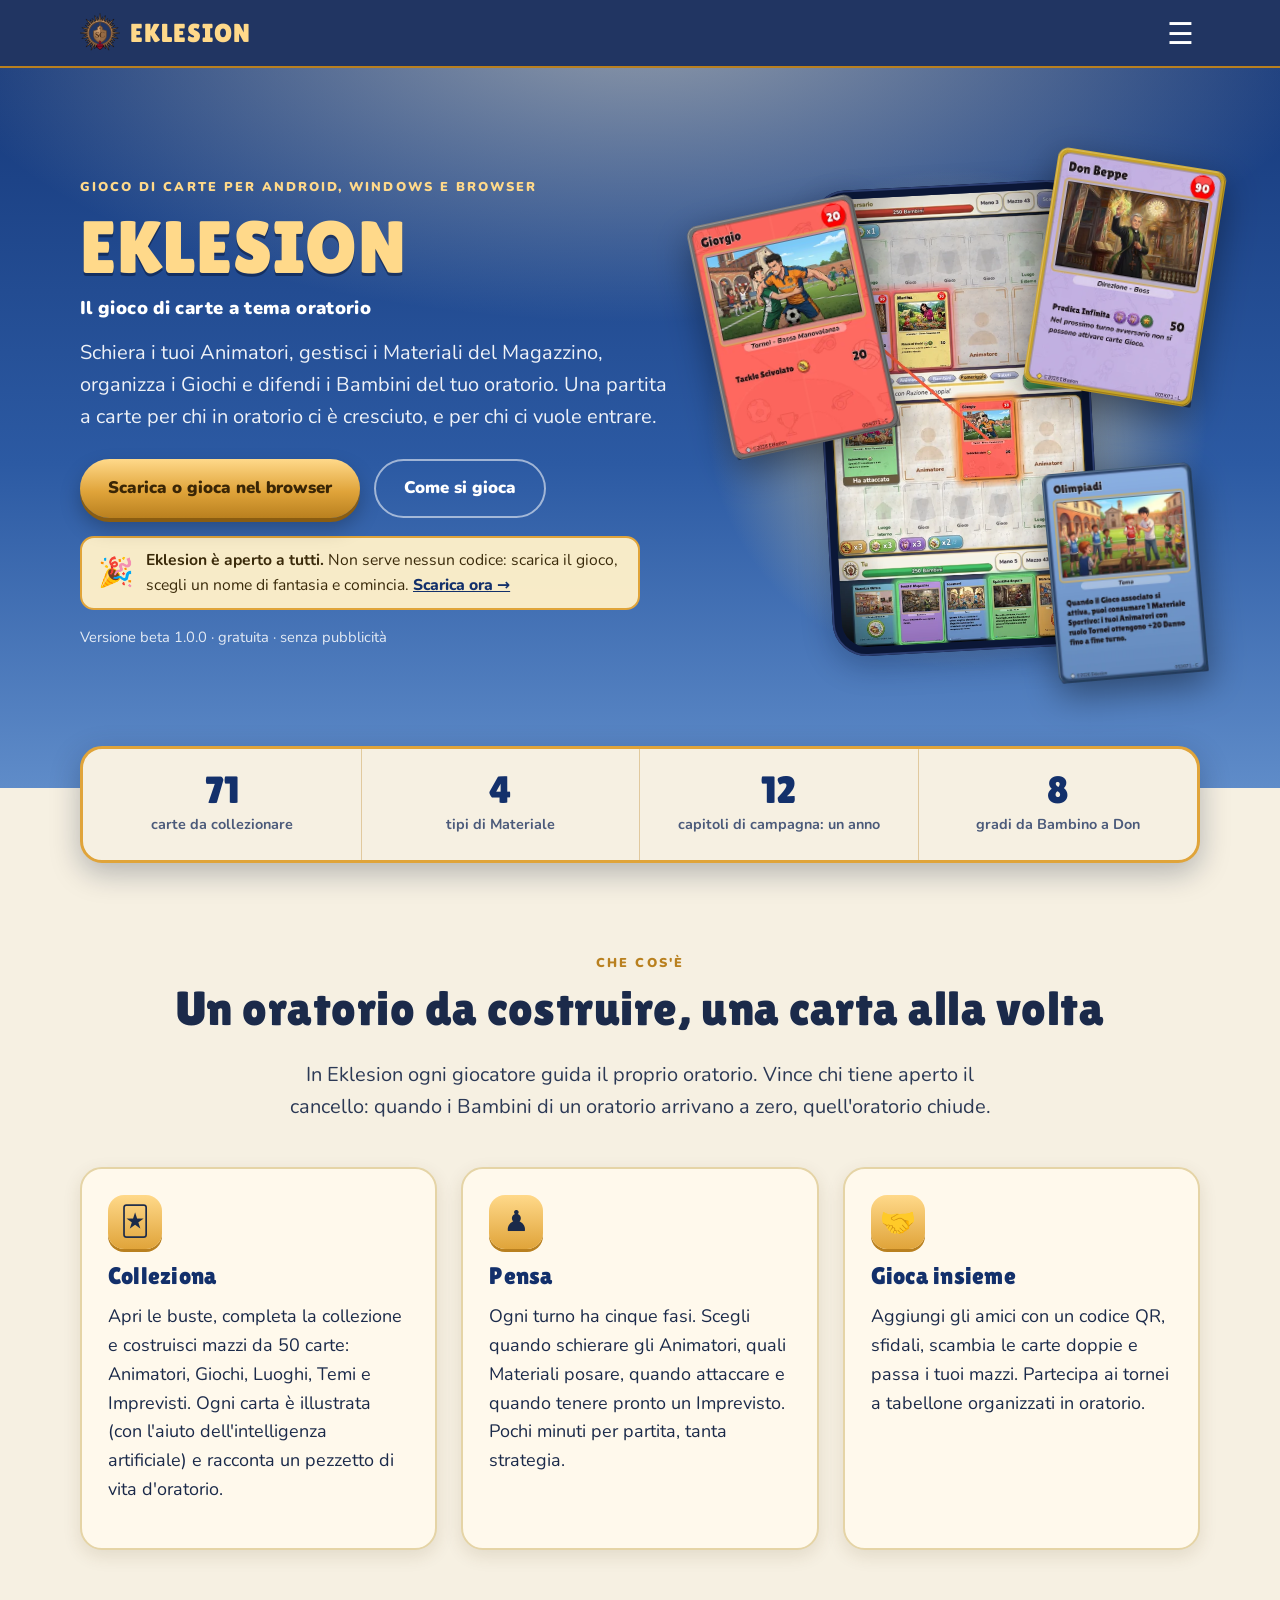
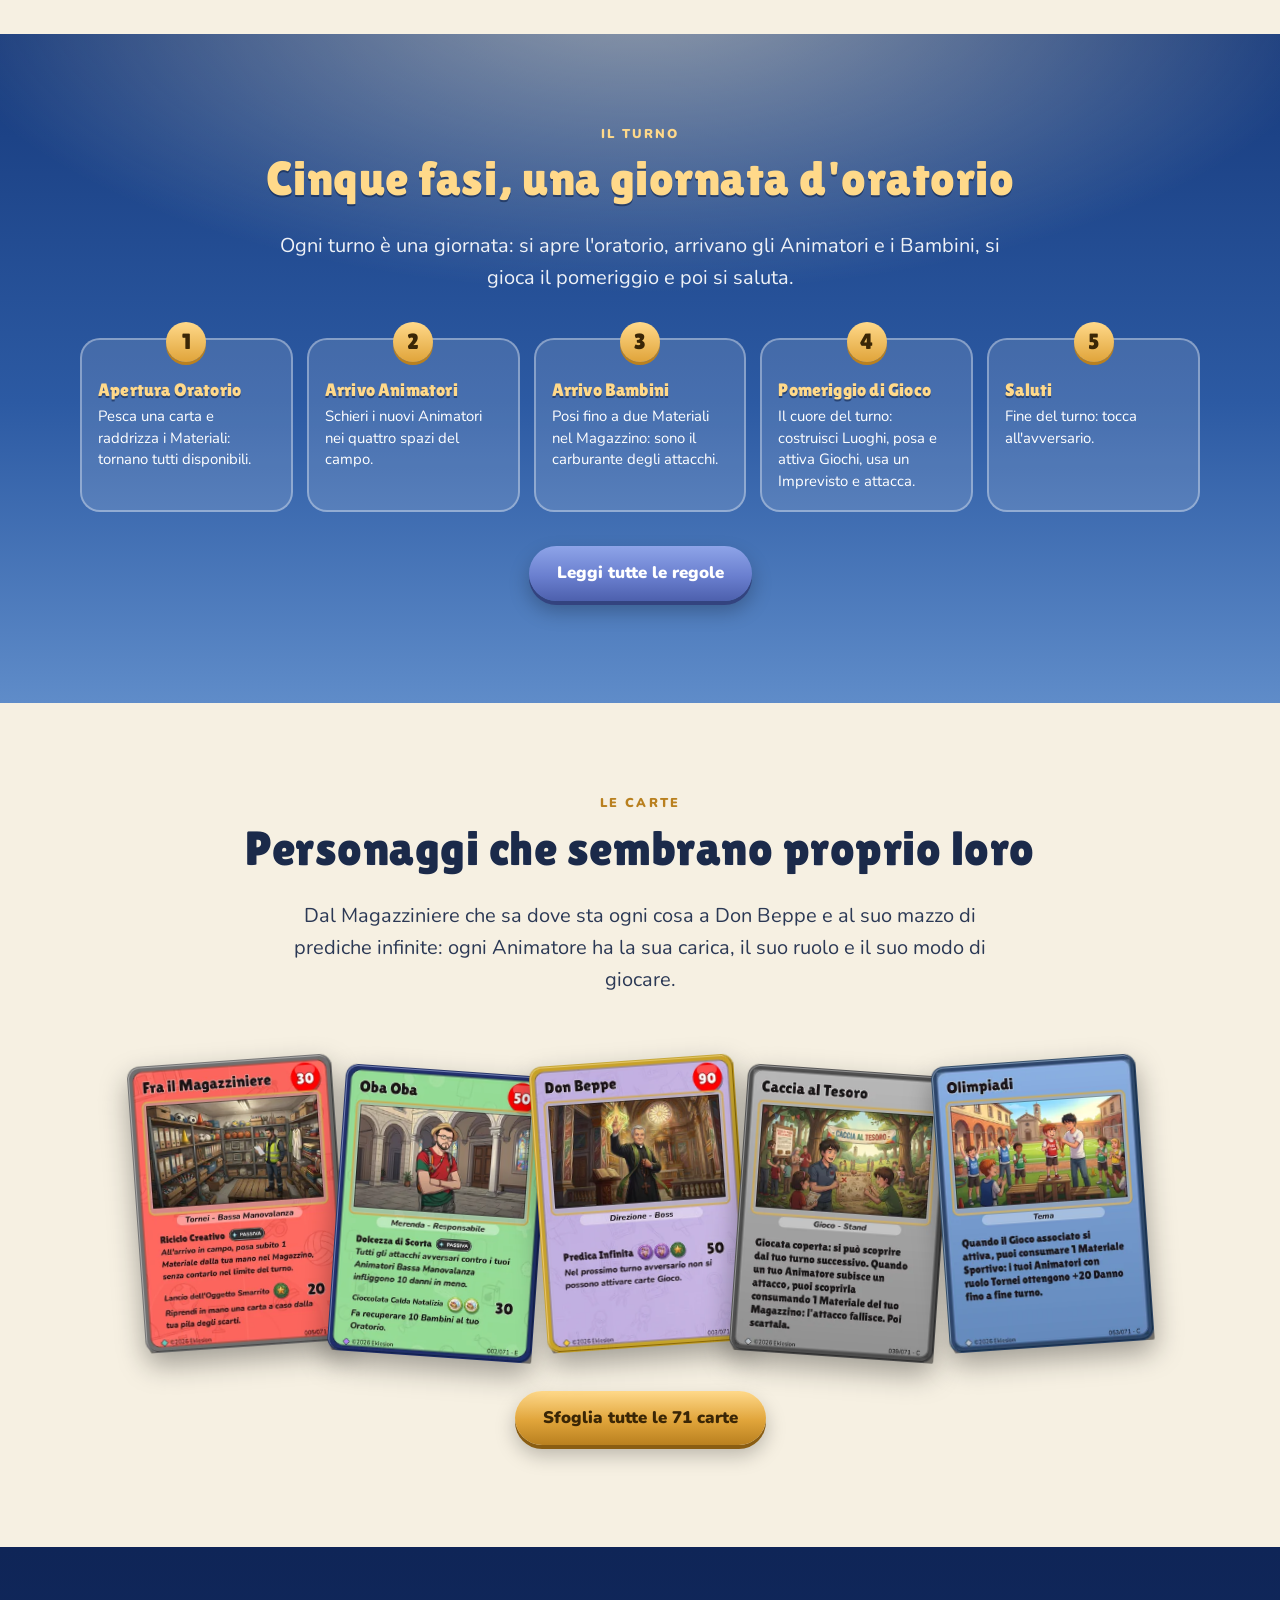
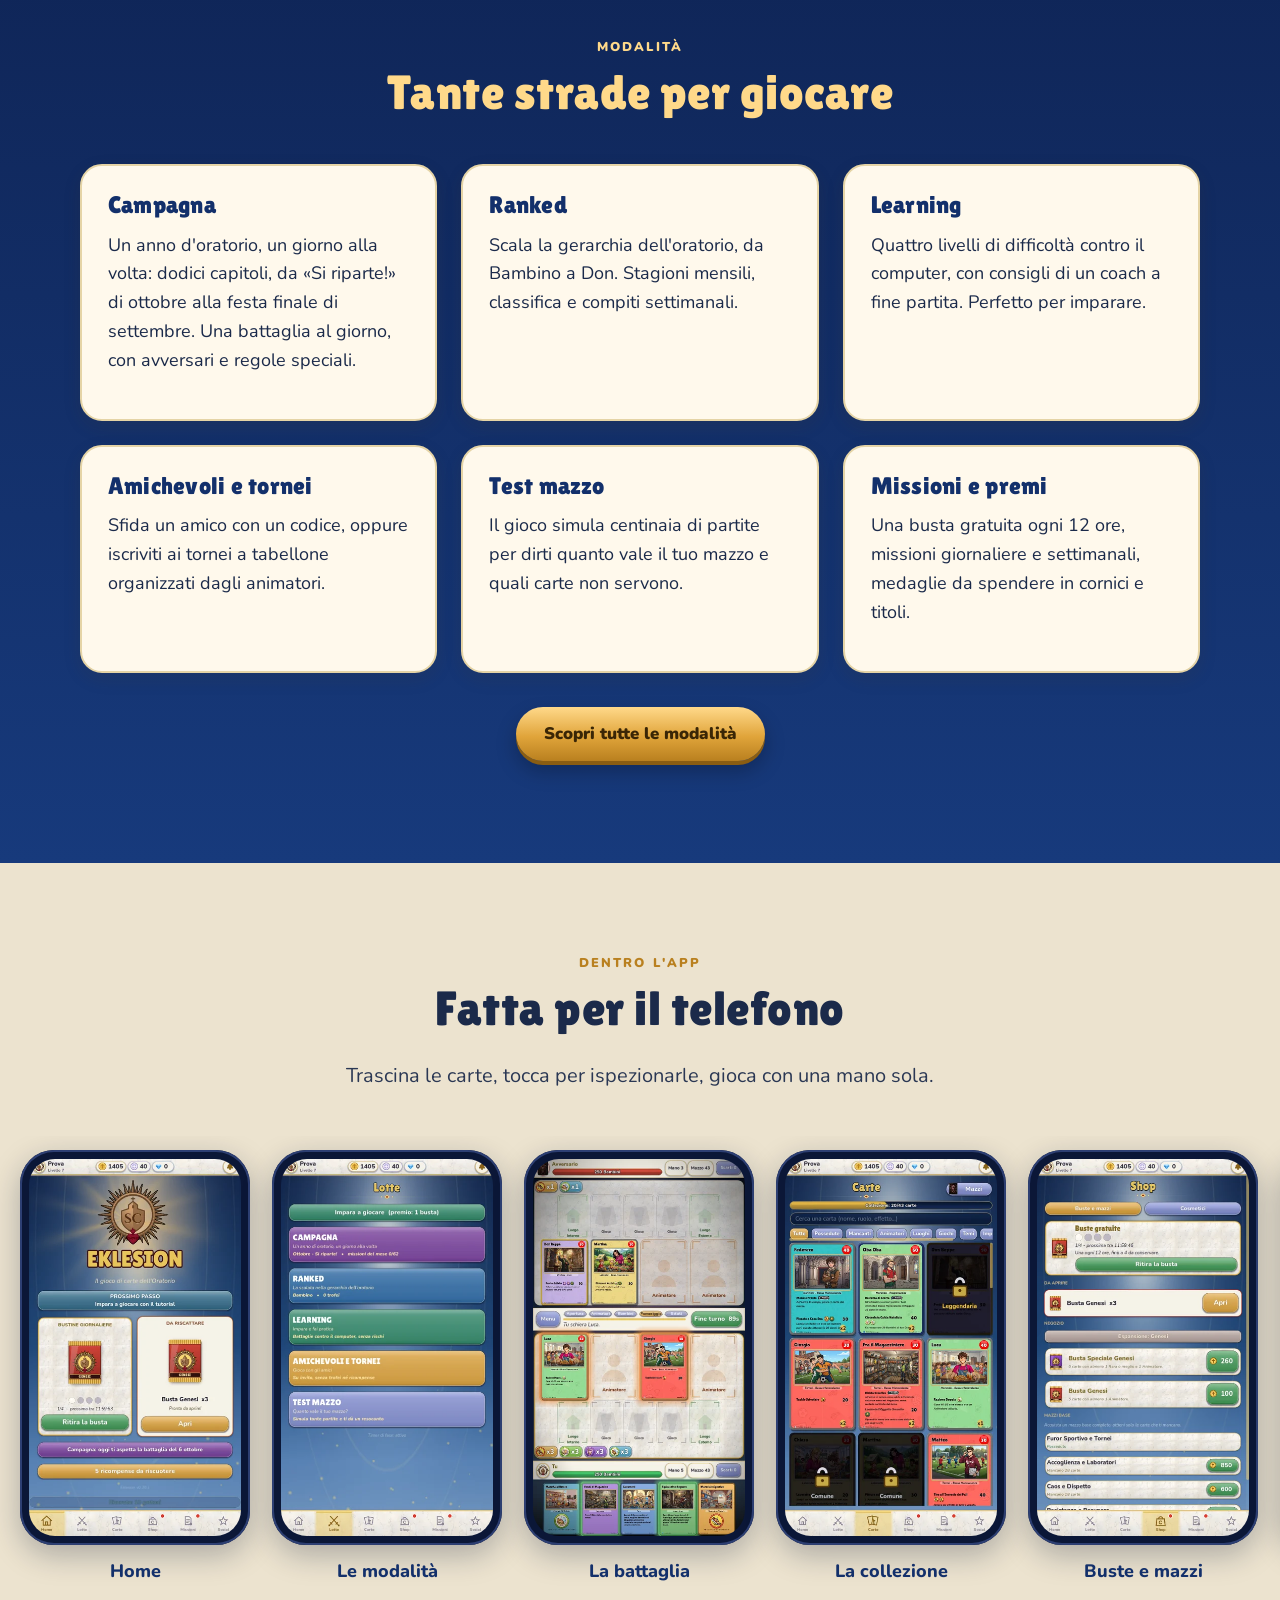
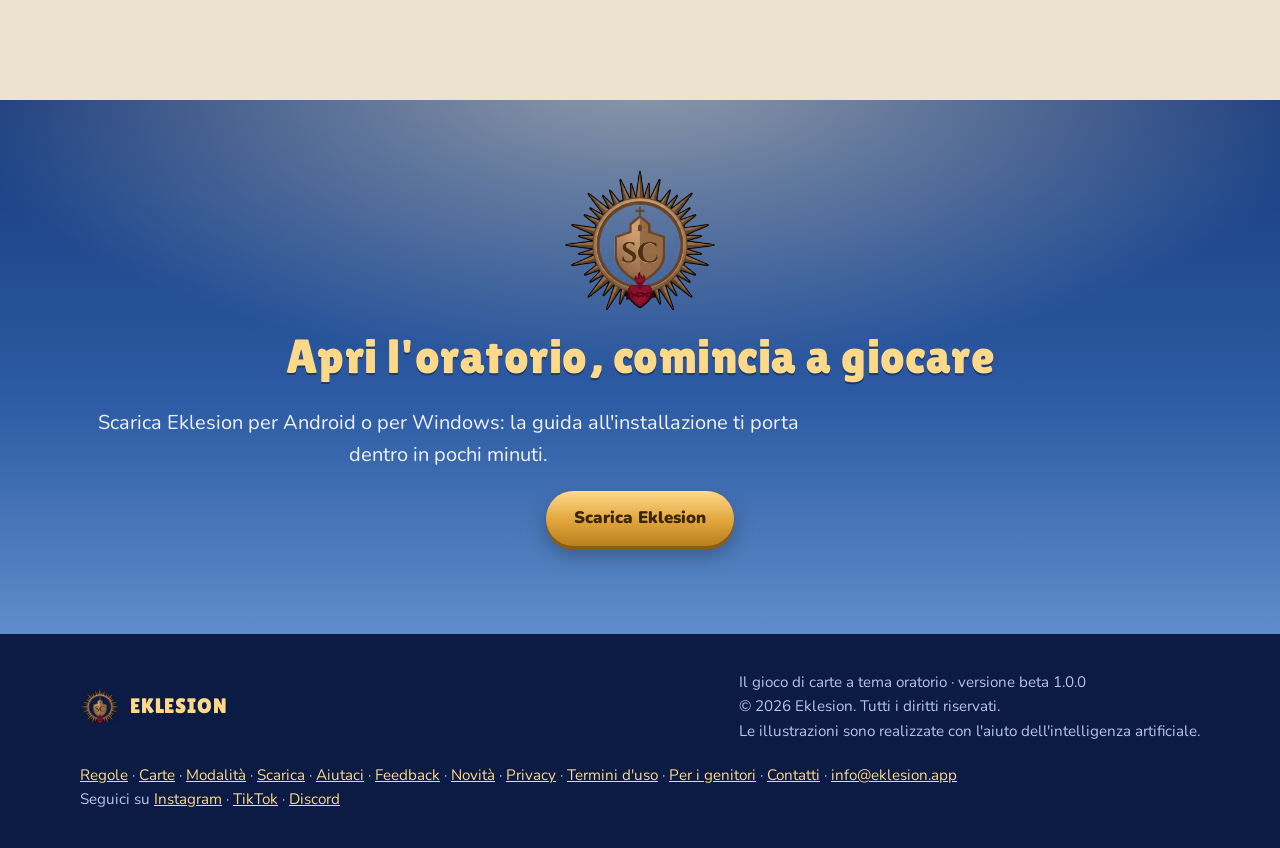
==== commit 6a316a92: "Il sito dice che Eklesion e' aperto a tutti: niente piu' codice invito Home, Scarica, Contatti e Fee" ====
--- a/index.html
+++ b/index.html
@@ -42,7 +42,7 @@
         <a class="btn" href="scarica.html">Scarica o gioca nel browser</a>
         <a class="btn line" href="come-si-gioca.html">Come si gioca</a>
       </div>
-      <div class="invito-mini"><span class="k">🔑</span><span><b>Per ora si gioca solo con un codice invito.</b> Senza il codice non si crea l'account. <a href="beta.html#richiedi">Chiedi il tuo codice →</a></span></div>
+      <div class="invito-mini"><span class="k">🎉</span><span><b>Eklesion è aperto a tutti.</b> Non serve nessun codice: scarica il gioco, scegli un nome di fantasia e comincia. <a href="scarica.html">Scarica ora →</a></span></div>
       <p class="note">Versione beta <span data-versione>1.0.0</span> · gratuita · senza pubblicità</p>
     </div>
     <div class="hero-art">
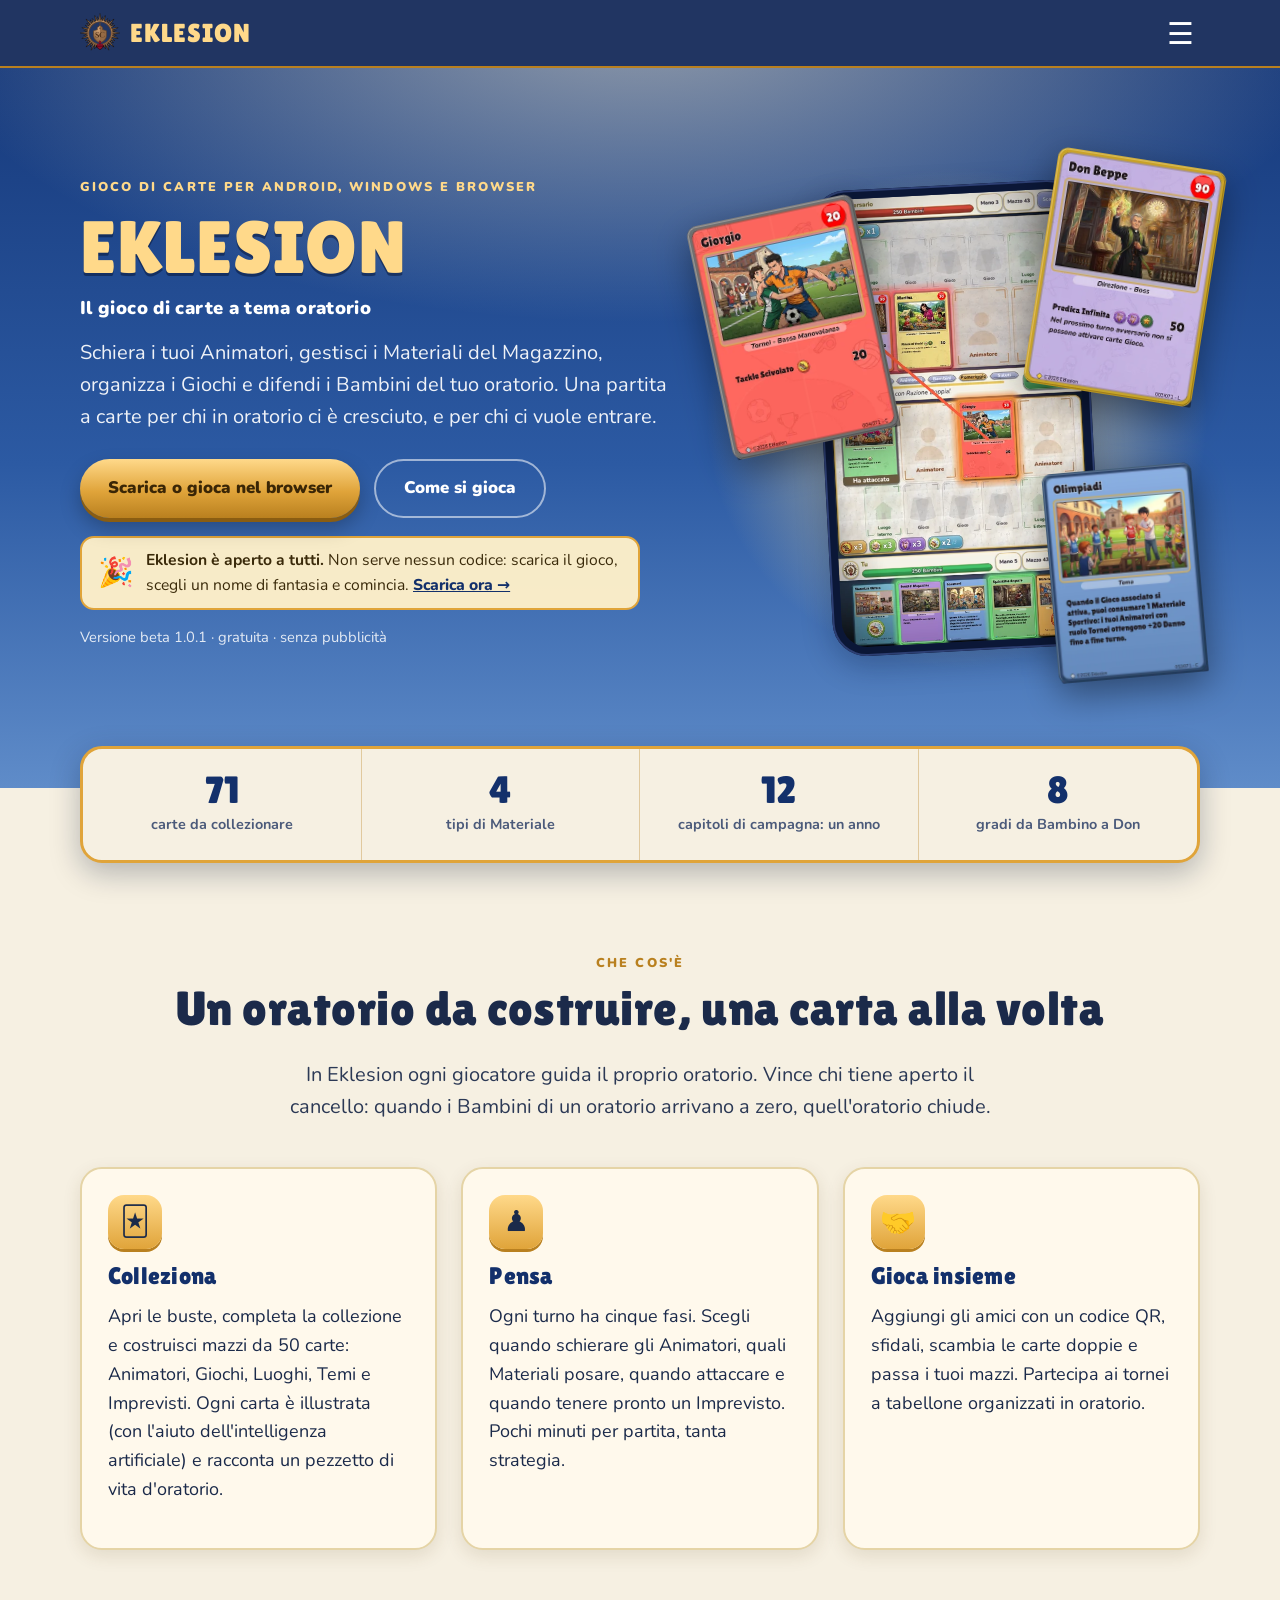
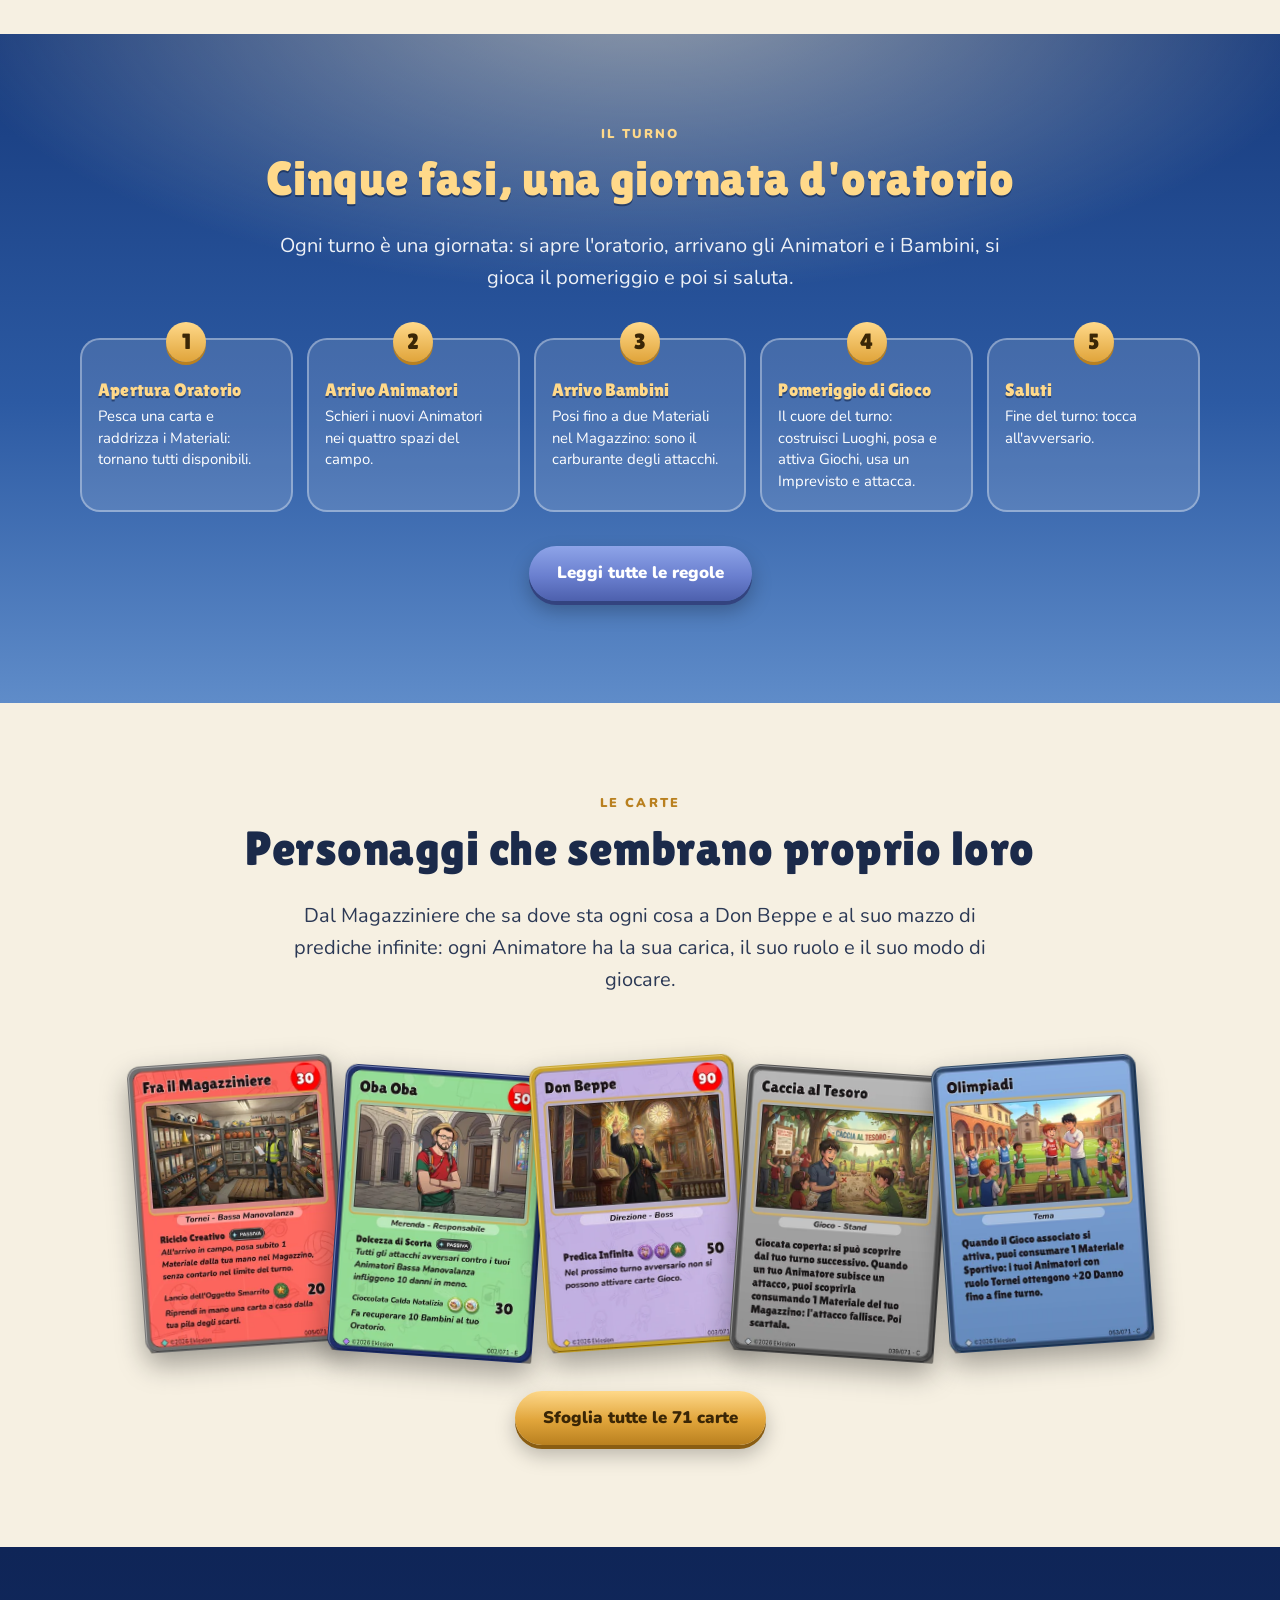
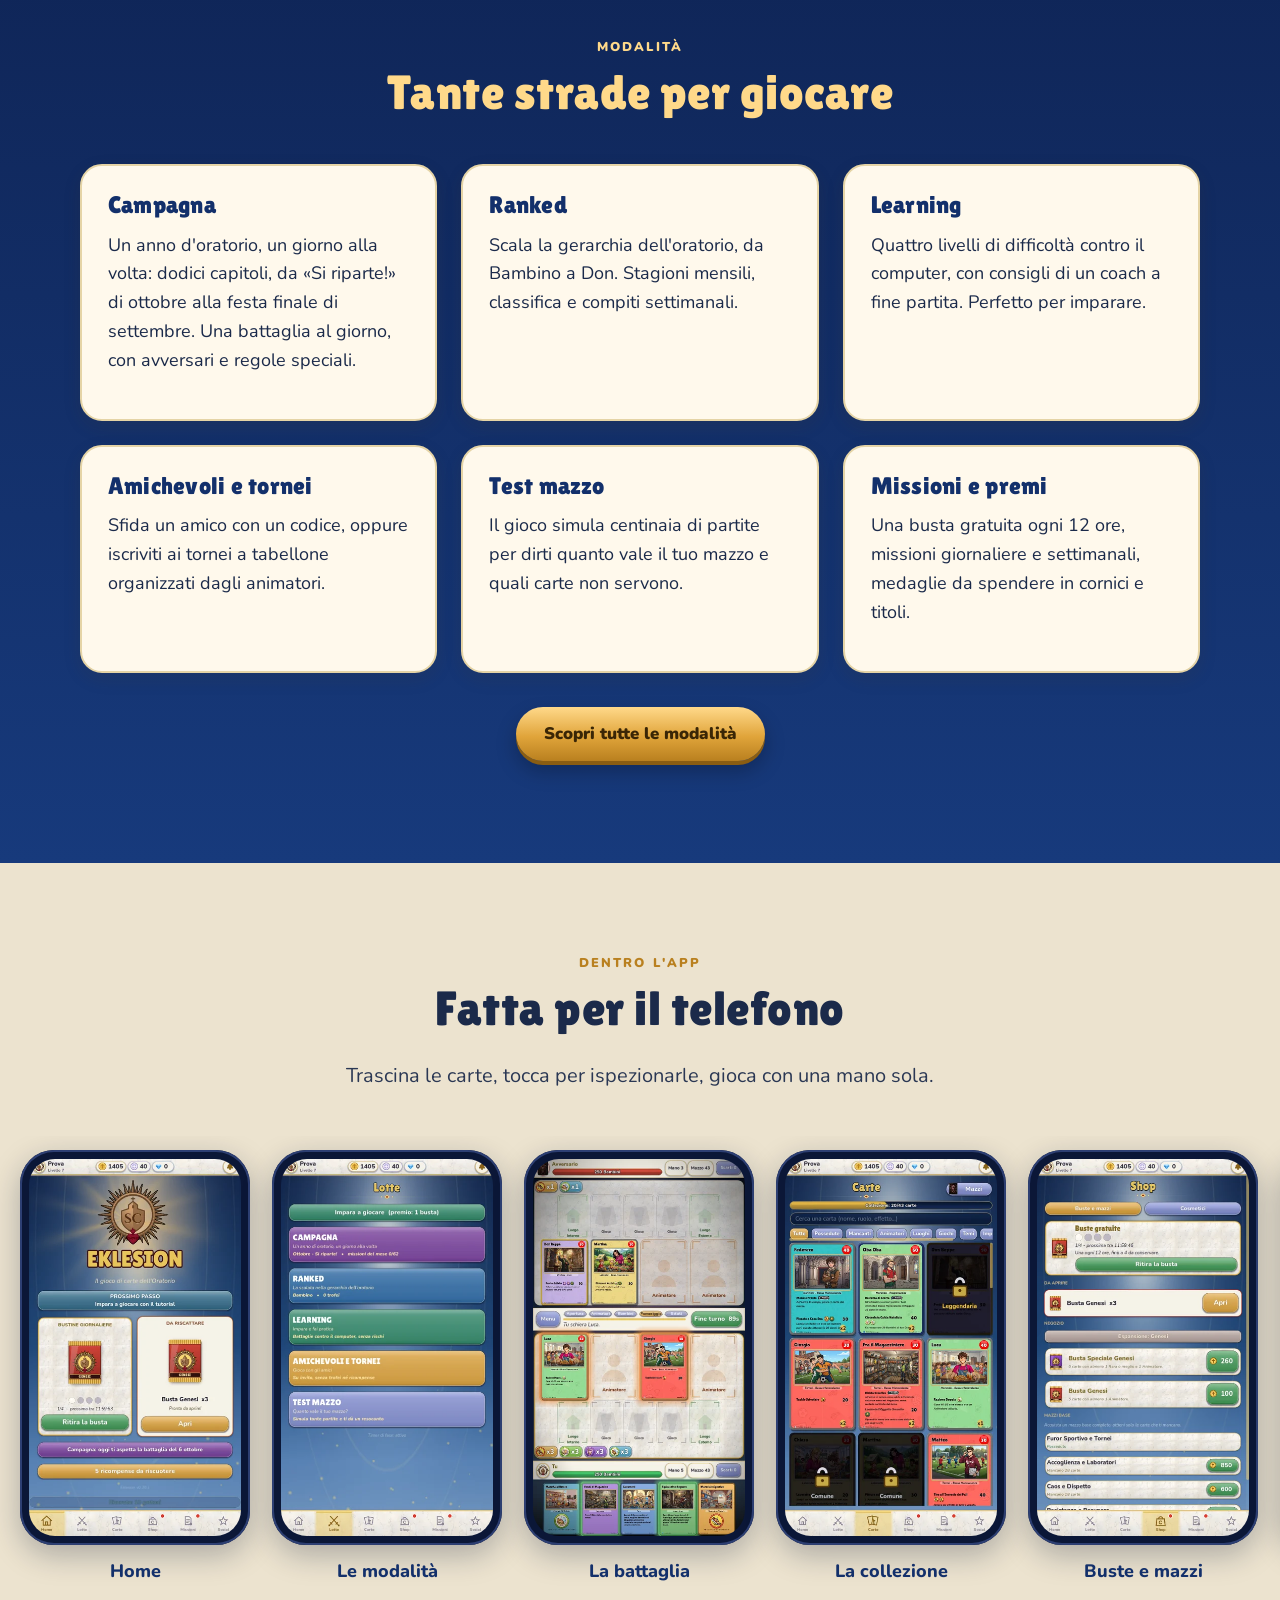
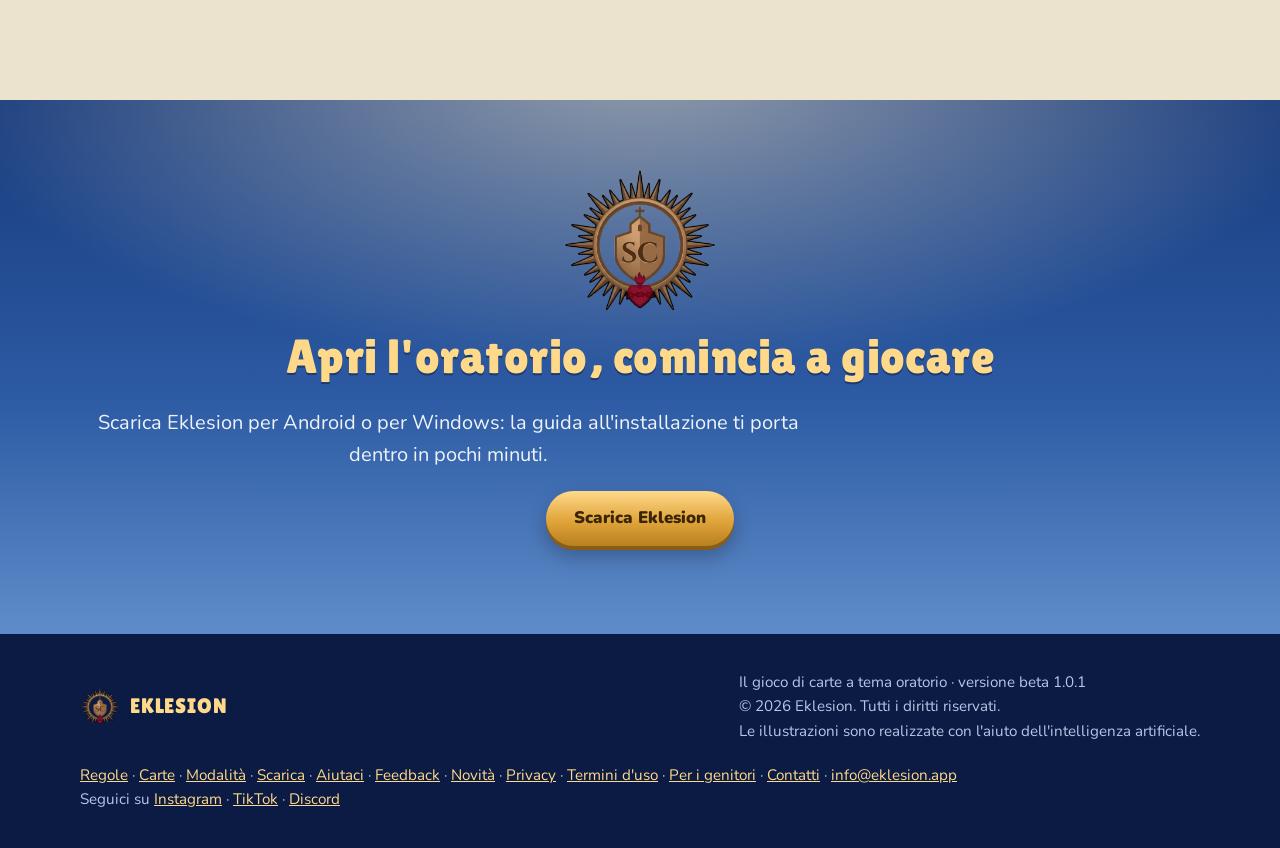
==== commit feddc6c8: "Eklesion 1.0.1: simboli degli effetti sulle carte in campo" ====
--- a/index.html
+++ b/index.html
@@ -43,7 +43,7 @@
         <a class="btn line" href="come-si-gioca.html">Come si gioca</a>
       </div>
       <div class="invito-mini"><span class="k">🎉</span><span><b>Eklesion è aperto a tutti.</b> Non serve nessun codice: scarica il gioco, scegli un nome di fantasia e comincia. <a href="scarica.html">Scarica ora →</a></span></div>
-      <p class="note">Versione beta <span data-versione>1.0.0</span> · gratuita · senza pubblicità</p>
+      <p class="note">Versione beta <span data-versione>1.0.1</span> · gratuita · senza pubblicità</p>
     </div>
     <div class="hero-art">
       <div class="halo"></div>
